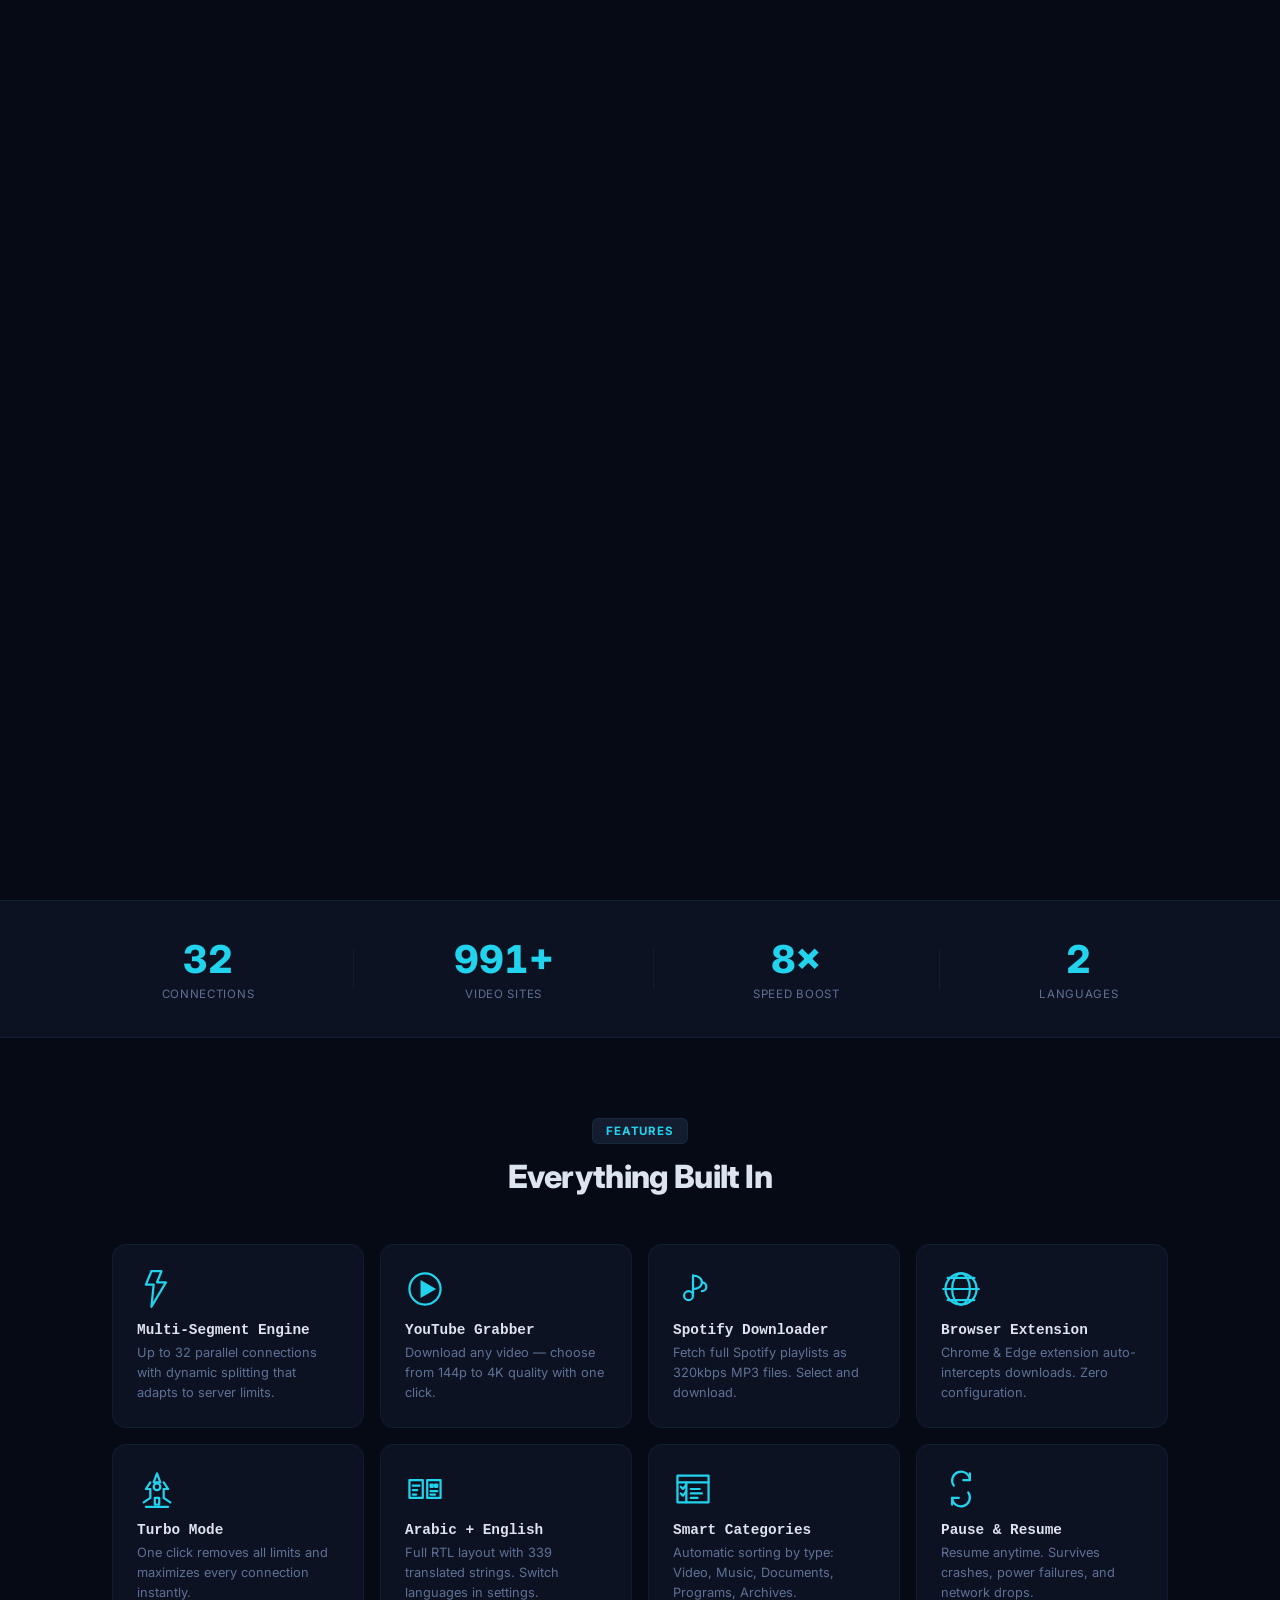
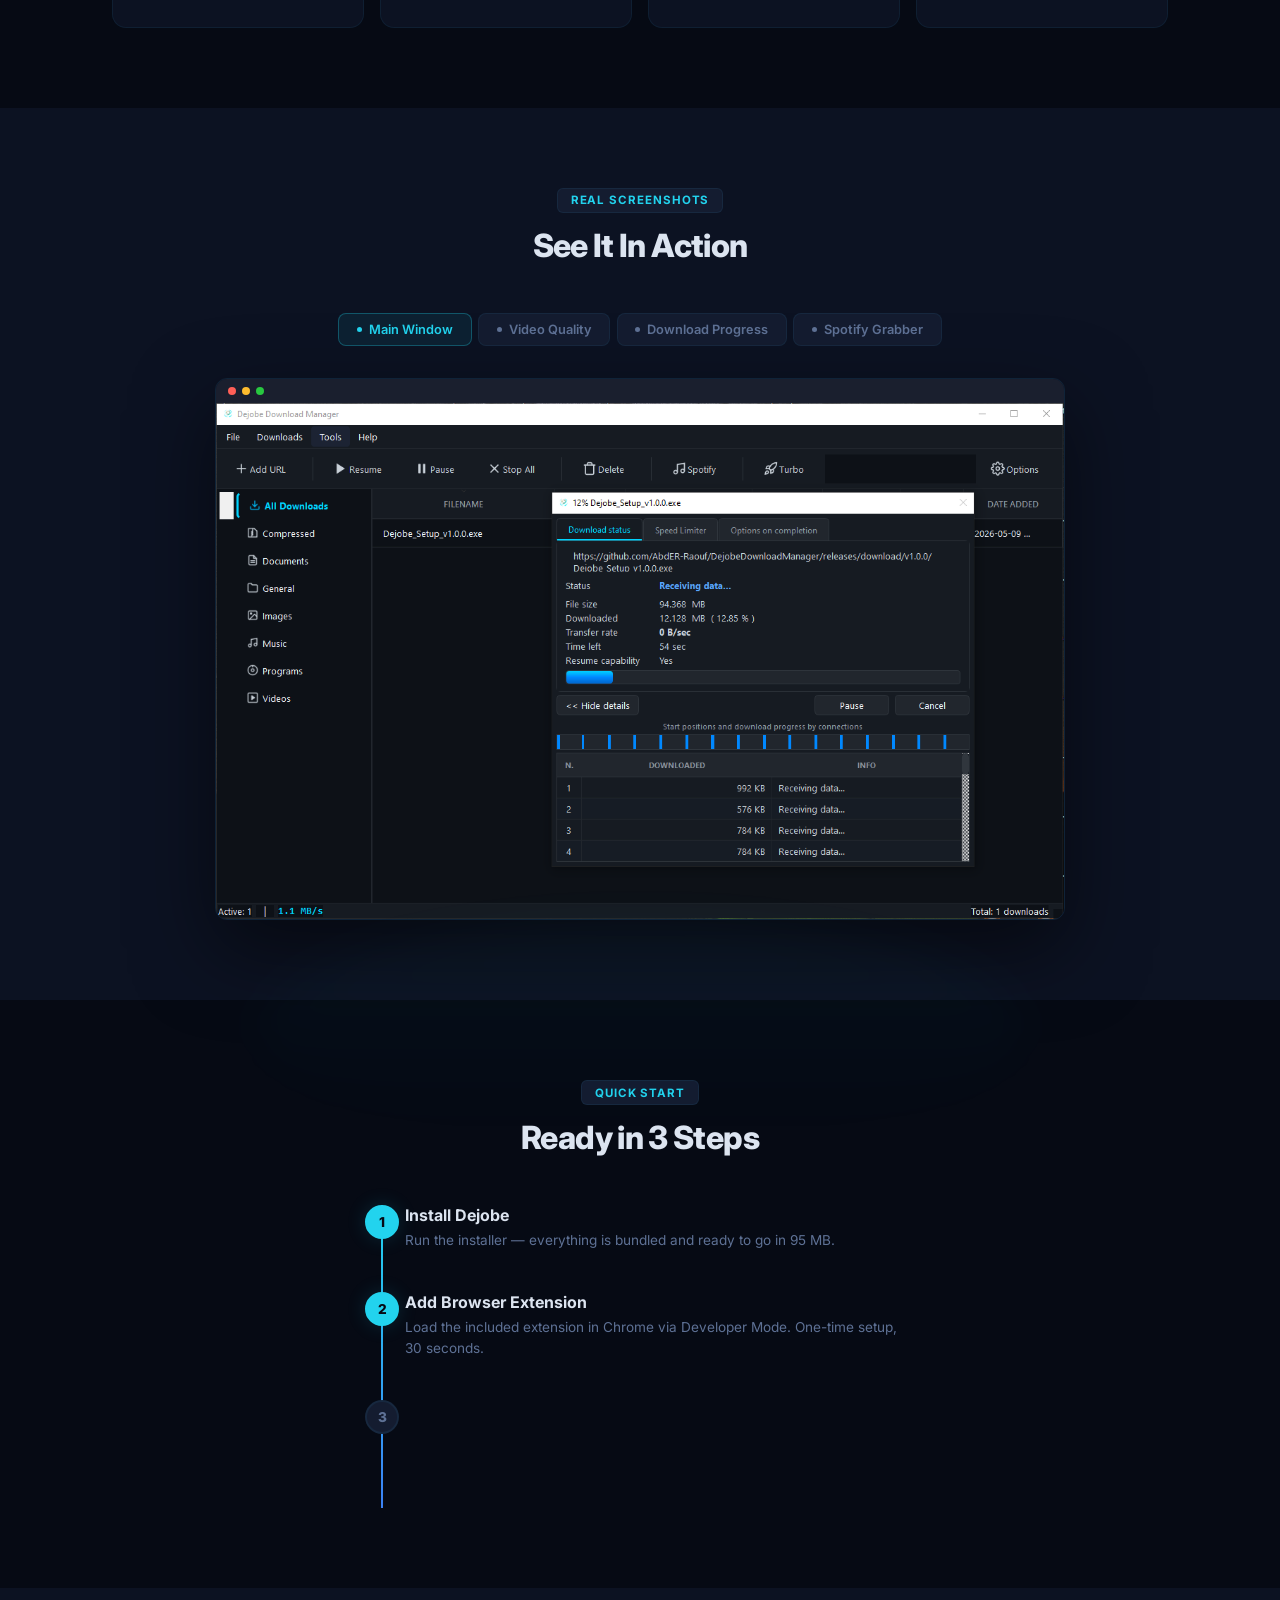
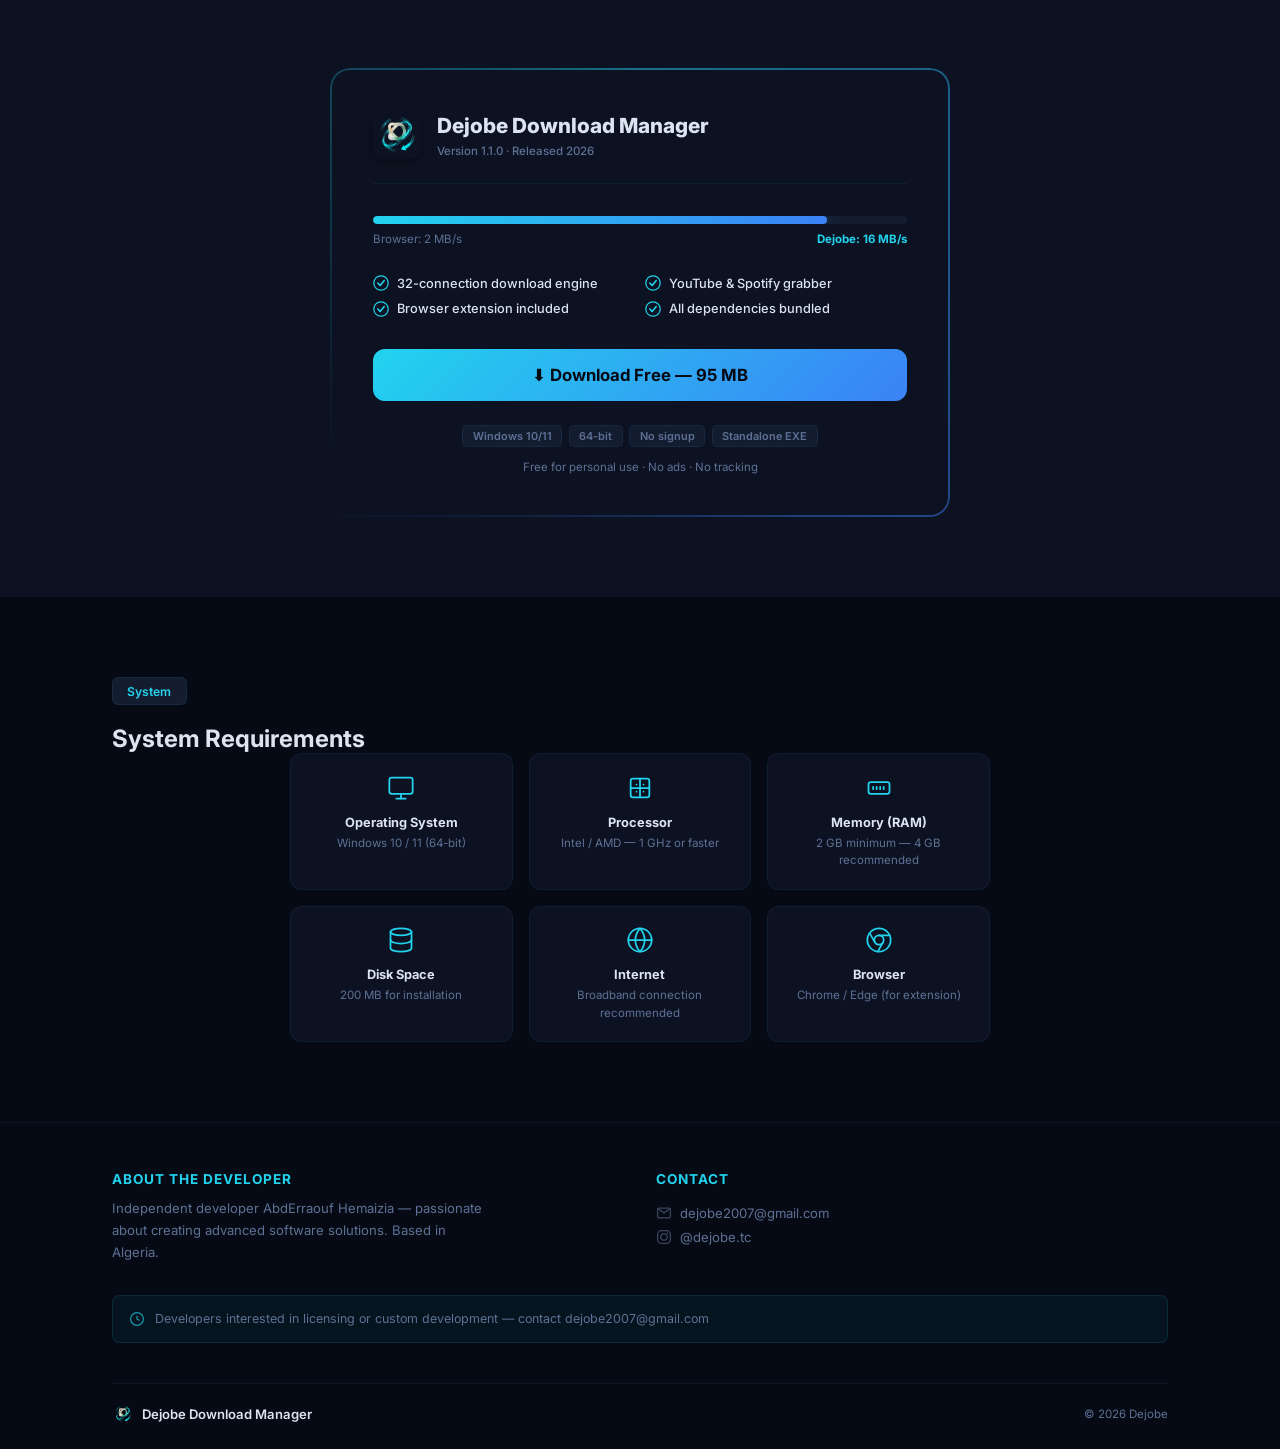
==== index.html @ 88239c10 "🌐 Update to v1.1.0 — download link + version numbers" ====
<!DOCTYPE html>
<html lang="en" dir="ltr">
<head>
    <meta charset="UTF-8">
    <meta name="viewport" content="width=device-width, initial-scale=1.0">
    <title>Dejobe — Download at Full Speed</title>
    <meta name="description" content="Dejobe Download Manager — multi-segment accelerator, YouTube/Spotify grabber, browser integration. Free for Windows.">
    <link rel="icon" href="assets/logo.png">
    <link href="https://fonts.googleapis.com/css2?family=Inter:wght@300;400;500;600;700;800;900&display=swap" rel="stylesheet">
    <link rel="stylesheet" href="style.css">
</head>
<body>
    <canvas id="heroCanvas"></canvas>
    <canvas id="pageFireCanvas"></canvas>
    <div class="grain"></div>
    <div class="cursor-glow" id="cursorGlow"></div>
    <div class="cursor-dot" id="cursorDot"></div>
    <div class="cursor-ring" id="cursorRing"></div>

    <!-- SPLASH INTRO -->
    <div id="splash">
        <div class="splash-rings">
            <div class="splash-ring r1"></div>
            <div class="splash-ring r2"></div>
            <div class="splash-ring r3"></div>
        </div>
        <img src="assets/logo-splash.png" alt="" class="splash-logo" id="splashLogo">
        <div class="splash-text">Dejobe</div>
        <div class="splash-particles" id="splashParticles"></div>
    </div>

    <!-- NAV -->
    <nav id="navbar">
        <div class="nav-inner">
            <a href="#" class="logo">
                <img src="assets/logo.png" alt="" width="30" height="30">
                <span>Dejobe</span>
            </a>
            <div class="nav-links" id="navLinks">
                <a href="#features" data-i18n="nav_features">Features</a>
                <a href="#showcase" data-i18n="nav_screenshots">Screenshots</a>
                <a href="#steps" data-i18n="nav_setup">Setup</a>
                <a href="#download" class="nav-btn" data-i18n="nav_download">Download Free</a>
                <button class="lang-toggle" id="langToggle">العربية</button>
            </div>
            <button class="burger" id="burger"><span></span><span></span></button>
        </div>
    </nav>

    <!-- HERO -->
    <header id="hero">
        <div class="hero-inner">
            <div class="hero-left">
                <div class="chip" data-reveal>
                    <span class="chip-dot"></span> <span data-i18n="chip">v1.1.0 - Available Now</span>
                </div>
                <h1 data-reveal>
                    <span class="line"><span class="word" data-i18n="hero_l1">Download</span></span>
                    <span class="line"><span class="word accent-glow" data-i18n="hero_l2">8× Faster</span></span>
                    <span class="line"><span class="word" data-i18n="hero_l3">Than Your Browser</span></span>
                </h1>
                <p class="hero-p" data-reveal data-i18n="hero_p">
                    Multi-segment acceleration · YouTube & Spotify grabber ·
                    Browser extension · Arabic + English
                </p>
                <div class="hero-btns" data-reveal>
                    <a href="#download" class="btn-glow">
                        <span class="btn-glow-bg"></span>
                        <span class="btn-glow-text" data-i18n="hero_btn">⬇ Download for Windows</span>
                    </a>
                    <span class="hero-tiny" data-i18n="hero_tiny">95 MB · Free · No ads</span>
                </div>
            </div>
            <div class="hero-right" data-reveal>
                <div class="mockup">
                    <div class="mockup-bar">
                        <span class="dot r"></span><span class="dot y"></span><span class="dot g"></span>
                        <span class="mockup-title">Dejobe Download Manager</span>
                    </div>
                    <img src="assets/screenshot-main.png" alt="Dejobe">
                </div>
            </div>
        </div>
        <div class="scroll-hint" data-reveal>
            <div class="scroll-mouse"><div class="scroll-wheel"></div></div>
            <span data-i18n="scroll">Scroll to explore</span>
        </div>
    </header>

    <!-- SPEED BAR -->
    <section id="speed-bar">
        <div class="speed-inner">
            <div class="speed-item" data-count="32">
                <span class="speed-num">0</span>
                <span class="speed-label" data-i18n="stat1">Connections</span>
            </div>
            <div class="speed-sep"></div>
            <div class="speed-item" data-count="1000" data-suffix="+">
                <span class="speed-num">0</span>
                <span class="speed-label" data-i18n="stat2">Video Sites</span>
            </div>
            <div class="speed-sep"></div>
            <div class="speed-item" data-count="8" data-suffix="×">
                <span class="speed-num">0</span>
                <span class="speed-label" data-i18n="stat3">Speed Boost</span>
            </div>
            <div class="speed-sep"></div>
            <div class="speed-item" data-count="2">
                <span class="speed-num">0</span>
                <span class="speed-label" data-i18n="stat4">Languages</span>
            </div>
        </div>
    </section>

    <!-- FEATURES -->
    <section id="features">
        <div class="sec-inner">
            <div class="sec-head" data-reveal>
                <span class="sec-chip" data-i18n="feat_chip">Features</span>
                <h2 data-i18n="feat_title">Everything Built In</h2>
            </div>
            <div class="feat-grid">
                <div class="feat-card" data-reveal data-tilt>
                    <div class="feat-card-shine"></div>
                    <div class="feat-icon"><svg viewBox="0 0 36 36" fill="none" stroke="currentColor" stroke-width="2" stroke-linecap="round" stroke-linejoin="round" class="ico-draw"><path d="M13 2L8 14h7l-2 20 13-22h-8l4-10z"/></svg></div>
                    <h3 data-i18n="f1_h">Multi-Segment Engine</h3>
                    <p data-i18n="f1_p">Up to 32 parallel connections with dynamic splitting that adapts to server limits.</p>
                </div>
                <div class="feat-card" data-reveal data-tilt>
                    <div class="feat-card-shine"></div>
                    <div class="feat-icon"><svg viewBox="0 0 36 36" fill="none" stroke="currentColor" stroke-width="2" stroke-linecap="round" stroke-linejoin="round" class="ico-draw"><circle cx="18" cy="18" r="14"/><polygon points="14,10 14,26 28,18" stroke="none" fill="currentColor" class="ico-fill"/></svg></div>
                    <h3 data-i18n="f2_h">YouTube Grabber</h3>
                    <p data-i18n="f2_p">Download any video — choose from 144p to 4K quality with one click.</p>
                </div>
                <div class="feat-card" data-reveal data-tilt>
                    <div class="feat-card-shine"></div>
                    <div class="feat-icon"><svg viewBox="0 0 36 36" fill="none" stroke="currentColor" stroke-width="2" stroke-linecap="round" stroke-linejoin="round" class="ico-draw"><circle cx="14" cy="24" r="4"/><path d="M18 24V6"/><path d="M18 6c4 0 8 2 8 6s-4 6-8 6"/><path d="M26 12c2 0 4 1.5 4 4s-2 4-4 4"/></svg></div>
                    <h3 data-i18n="f3_h">Spotify Downloader</h3>
                    <p data-i18n="f3_p">Fetch full Spotify playlists as 320kbps MP3 files. Select and download.</p>
                </div>
                <div class="feat-card" data-reveal data-tilt>
                    <div class="feat-card-shine"></div>
                    <div class="feat-icon"><svg viewBox="0 0 36 36" fill="none" stroke="currentColor" stroke-width="2" stroke-linecap="round" stroke-linejoin="round" class="ico-draw"><circle cx="18" cy="18" r="14"/><path d="M2 18h32"/><ellipse cx="18" cy="18" rx="8" ry="14"/><path d="M6 8h24"/><path d="M6 28h24"/></svg></div>
                    <h3 data-i18n="f4_h">Browser Extension</h3>
                    <p data-i18n="f4_p">Chrome & Edge extension auto-intercepts downloads. Zero configuration.</p>
                </div>
                <div class="feat-card" data-reveal data-tilt>
                    <div class="feat-card-shine"></div>
                    <div class="feat-icon"><svg viewBox="0 0 36 36" fill="none" stroke="currentColor" stroke-width="2" stroke-linecap="round" stroke-linejoin="round" class="ico-draw"><path d="M18 4l3 8h-6l3-8z"/><path d="M12 12l-4 6h4v8l-6 4"/><path d="M24 12l4 6h-4v8l6 4"/><path d="M16 26h4v6h-4z"/><circle cx="18" cy="16" r="3"/><path d="M8 34h20"/></svg></div>
                    <h3 data-i18n="f5_h">Turbo Mode</h3>
                    <p data-i18n="f5_p">One click removes all limits and maximizes every connection instantly.</p>
                </div>
                <div class="feat-card" data-reveal data-tilt>
                    <div class="feat-card-shine"></div>
                    <div class="feat-icon"><svg viewBox="0 0 36 36" fill="none" stroke="currentColor" stroke-width="2" stroke-linecap="round" stroke-linejoin="round" class="ico-draw"><path d="M4 10h12v16H4z"/><path d="M20 10h12v16H20z"/><path d="M7 15h6"/><path d="M7 19h4"/><path d="M23 14h2v2h-2z"/><path d="M27 14h2v2h-2z"/><path d="M23 20h6"/><path d="M23 23h4"/><path d="M7 23h3"/></svg></div>
                    <h3 data-i18n="f6_h">Arabic + English</h3>
                    <p data-i18n="f6_p">Full RTL layout with 339 translated strings. Switch languages in settings.</p>
                </div>
                <div class="feat-card" data-reveal data-tilt>
                    <div class="feat-card-shine"></div>
                    <div class="feat-icon"><svg viewBox="0 0 36 36" fill="none" stroke="currentColor" stroke-width="2" stroke-linecap="round" stroke-linejoin="round" class="ico-draw"><path d="M4 6h28v24H4z"/><path d="M4 12h28"/><path d="M12 12v18"/><path d="M16 18h8"/><path d="M16 22h10"/><path d="M16 26h6"/><path d="M7 16l2 2 3-4"/><path d="M7 22l2 2 3-4"/></svg></div>
                    <h3 data-i18n="f7_h">Smart Categories</h3>
                    <p data-i18n="f7_p">Automatic sorting by type: Video, Music, Documents, Programs, Archives.</p>
                </div>
                <div class="feat-card" data-reveal data-tilt>
                    <div class="feat-card-shine"></div>
                    <div class="feat-icon"><svg viewBox="0 0 36 36" fill="none" stroke="currentColor" stroke-width="2" stroke-linecap="round" stroke-linejoin="round" class="ico-draw"><path d="M26 10A8 8 0 1 0 11.5 15"/><path d="M10 26A8 8 0 1 0 24.5 21"/><polyline points="26 4 26 10 20 10"/><polyline points="10 32 10 26 16 26"/></svg></div>
                    <h3 data-i18n="f8_h">Pause & Resume</h3>
                    <p data-i18n="f8_p">Resume anytime. Survives crashes, power failures, and network drops.</p>
                </div>
            </div>
        </div>
    </section>

    <!-- SHOWCASE -->
    <section id="showcase">
        <div class="sec-inner">
            <div class="sec-head" data-reveal>
                <span class="sec-chip" data-i18n="sc_chip">Real Screenshots</span>
                <h2 data-i18n="sc_title">See It In Action</h2>
            </div>
            <div class="showcase-tabs" data-reveal>
                <button class="stab active" data-src="assets/screenshot-main.png">
                    <span class="stab-dot"></span> <span data-i18n="tab1">Main Window</span>
                </button>
                <button class="stab" data-src="assets/screenshot-quality.png">
                    <span class="stab-dot"></span> <span data-i18n="tab2">Video Quality</span>
                </button>
                <button class="stab" data-src="assets/screenshot-progress.png">
                    <span class="stab-dot"></span> <span data-i18n="tab3">Download Progress</span>
                </button>
                <button class="stab" data-src="assets/screenshot-spotify.png">
                    <span class="stab-dot"></span> <span data-i18n="tab4">Spotify Grabber</span>
                </button>
            </div>
            <div class="showcase-viewport" data-reveal>
                <div class="showcase-reflection"></div>
                <div class="showcase-window">
                    <div class="sw-bar">
                        <span class="dot r"></span><span class="dot y"></span><span class="dot g"></span>
                    </div>
                    <div class="sw-body">
                        <img id="showcaseImg" src="assets/screenshot-main.png" alt="Screenshot">
                    </div>
                </div>
            </div>
        </div>
    </section>

    <!-- STEPS -->
    <section id="steps">
        <div class="sec-inner">
            <div class="sec-head" data-reveal>
                <span class="sec-chip" data-i18n="st_chip">Quick Start</span>
                <h2 data-i18n="st_title">Ready in 3 Steps</h2>
            </div>
            <div class="timeline">
                <div class="tl-line"><div class="tl-line-fill"></div></div>
                <div class="tl-step" data-reveal>
                    <div class="tl-dot"><span>1</span></div>
                    <div class="tl-content">
                        <h3 data-i18n="s1_h">Install Dejobe</h3>
                        <p data-i18n="s1_p">Run the installer — everything is bundled and ready to go in 95 MB.</p>
                    </div>
                </div>
                <div class="tl-step" data-reveal>
                    <div class="tl-dot"><span>2</span></div>
                    <div class="tl-content">
                        <h3 data-i18n="s2_h">Add Browser Extension</h3>
                        <p data-i18n="s2_p">Load the included extension in Chrome via Developer Mode. One-time setup, 30 seconds.</p>
                    </div>
                </div>
                <div class="tl-step" data-reveal>
                    <div class="tl-dot"><span>3</span></div>
                    <div class="tl-content">
                        <h3 data-i18n="s3_h">Download Everything</h3>
                        <p data-i18n="s3_p">Click any link — Dejobe catches it automatically. Right-click videos for quality selection.</p>
                    </div>
                </div>
            </div>
        </div>
    </section>

    <!-- DOWNLOAD CTA -->
    <section id="download">
        <div class="sec-inner">
            <div class="dl-card" data-reveal>
                <canvas id="fireCanvas"></canvas>
                <div class="dl-card-border"></div>
                <div class="dl-card-inner">
                    <div class="dl-header">
                        <img src="assets/logo.png" alt="" width="48" height="48" class="dl-logo">
                        <div>
                            <h2 data-i18n="dl_h">Dejobe Download Manager</h2>
                            <span class="dl-ver" data-i18n="dl_ver">Version 1.1.0 · Released 2026</span>
                        </div>
                    </div>
                    <div class="dl-speed-demo">
                        <div class="dl-speed-bar">
                            <div class="dl-speed-fill"></div>
                        </div>
                        <div class="dl-speed-labels">
                            <span data-i18n="dl_browser">Browser: 2 MB/s</span>
                            <span class="dl-speed-fast" data-i18n="dl_dejobe">Dejobe: 16 MB/s</span>
                        </div>
                    </div>
                    <div class="dl-checklist">
                        <div class="dl-check"><svg viewBox="0 0 20 20" width="16" height="16"><circle cx="10" cy="10" r="9" fill="none" stroke="currentColor" stroke-width="1.5"/><path d="M6 10l3 3 5-6" fill="none" stroke="currentColor" stroke-width="2" stroke-linecap="round" stroke-linejoin="round"/></svg> <span data-i18n="dl_c1">32-connection download engine</span></div>
                        <div class="dl-check"><svg viewBox="0 0 20 20" width="16" height="16"><circle cx="10" cy="10" r="9" fill="none" stroke="currentColor" stroke-width="1.5"/><path d="M6 10l3 3 5-6" fill="none" stroke="currentColor" stroke-width="2" stroke-linecap="round" stroke-linejoin="round"/></svg> <span data-i18n="dl_c2">YouTube & Spotify grabber</span></div>
                        <div class="dl-check"><svg viewBox="0 0 20 20" width="16" height="16"><circle cx="10" cy="10" r="9" fill="none" stroke="currentColor" stroke-width="1.5"/><path d="M6 10l3 3 5-6" fill="none" stroke="currentColor" stroke-width="2" stroke-linecap="round" stroke-linejoin="round"/></svg> <span data-i18n="dl_c3">Browser extension included</span></div>
                        <div class="dl-check"><svg viewBox="0 0 20 20" width="16" height="16"><circle cx="10" cy="10" r="9" fill="none" stroke="currentColor" stroke-width="1.5"/><path d="M6 10l3 3 5-6" fill="none" stroke="currentColor" stroke-width="2" stroke-linecap="round" stroke-linejoin="round"/></svg> <span data-i18n="dl_c4">All dependencies bundled</span></div>
                    </div>
                    <a href="https://github.com/dejobe/dejobe-website/releases/download/v1.1.0/Dejobe_Setup_v1.1.0.exe" class="btn-glow btn-lg" id="dlBtn">
                        <span class="btn-glow-bg"></span>
                        <span class="btn-glow-text" data-i18n="dl_btn">⬇ Download Free — 95 MB</span>
                    </a>
                    <div class="dl-bottom">
                        <div class="dl-chips">
                            <span class="dl-tag" data-i18n="dl_t1">Windows 10/11</span>
                            <span class="dl-tag" data-i18n="dl_t2">64-bit</span>
                            <span class="dl-tag" data-i18n="dl_t3">No signup</span>
                            <span class="dl-tag" data-i18n="dl_t4">Standalone EXE</span>
                        </div>
                        <p class="dl-note" data-i18n="dl_note">Free for personal use · No ads · No tracking</p>
                    </div>
                </div>
            </div>
        </div>
    </section>

    <!-- SYSTEM REQUIREMENTS -->
    <section id="requirements">
        <div class="sec-inner">
            <div class="chip" data-i18n="req_chip">System</div>
            <h2 class="sec-heading" data-i18n="req_title">System Requirements</h2>
            <div class="req-grid" data-reveal>
                <div class="req-item">
                    <div class="req-icon"><svg viewBox="0 0 24 24" width="28" height="28" fill="none" stroke="currentColor" stroke-width="1.5" stroke-linecap="round" stroke-linejoin="round"><rect x="2" y="3" width="20" height="14" rx="2"/><line x1="8" y1="21" x2="16" y2="21"/><line x1="12" y1="17" x2="12" y2="21"/></svg></div>
                    <h4 data-i18n="req_os_h">Operating System</h4>
                    <p data-i18n="req_os_p">Windows 10 / 11 (64-bit)</p>
                </div>
                <div class="req-item">
                    <div class="req-icon"><svg viewBox="0 0 24 24" width="28" height="28" fill="none" stroke="currentColor" stroke-width="1.5" stroke-linecap="round" stroke-linejoin="round"><rect x="4" y="4" width="16" height="16" rx="2"/><line x1="9" y1="9" x2="9.01" y2="9"/><line x1="15" y1="9" x2="15.01" y2="9"/><line x1="9" y1="15" x2="9.01" y2="15"/><line x1="15" y1="15" x2="15.01" y2="15"/><line x1="12" y1="4" x2="12" y2="20"/><line x1="4" y1="12" x2="20" y2="12"/></svg></div>
                    <h4 data-i18n="req_cpu_h">Processor</h4>
                    <p data-i18n="req_cpu_p">Intel / AMD — 1 GHz or faster</p>
                </div>
                <div class="req-item">
                    <div class="req-icon"><svg viewBox="0 0 24 24" width="28" height="28" fill="none" stroke="currentColor" stroke-width="1.5" stroke-linecap="round" stroke-linejoin="round"><rect x="3" y="7" width="18" height="10" rx="2"/><line x1="7" y1="11" x2="7" y2="13"/><line x1="10" y1="11" x2="10" y2="13"/><line x1="13" y1="11" x2="13" y2="13"/><line x1="16" y1="11" x2="16" y2="13"/></svg></div>
                    <h4 data-i18n="req_ram_h">Memory (RAM)</h4>
                    <p data-i18n="req_ram_p">2 GB minimum — 4 GB recommended</p>
                </div>
                <div class="req-item">
                    <div class="req-icon"><svg viewBox="0 0 24 24" width="28" height="28" fill="none" stroke="currentColor" stroke-width="1.5" stroke-linecap="round" stroke-linejoin="round"><ellipse cx="12" cy="5" rx="9" ry="3"/><path d="M21 12c0 1.66-4 3-9 3s-9-1.34-9-3"/><path d="M3 5v14c0 1.66 4 3 9 3s9-1.34 9-3V5"/></svg></div>
                    <h4 data-i18n="req_disk_h">Disk Space</h4>
                    <p data-i18n="req_disk_p">200 MB for installation</p>
                </div>
                <div class="req-item">
                    <div class="req-icon"><svg viewBox="0 0 24 24" width="28" height="28" fill="none" stroke="currentColor" stroke-width="1.5" stroke-linecap="round" stroke-linejoin="round"><circle cx="12" cy="12" r="10"/><line x1="2" y1="12" x2="22" y2="12"/><path d="M12 2a15.3 15.3 0 014 10 15.3 15.3 0 01-4 10 15.3 15.3 0 01-4-10 15.3 15.3 0 014-10z"/></svg></div>
                    <h4 data-i18n="req_net_h">Internet</h4>
                    <p data-i18n="req_net_p">Broadband connection recommended</p>
                </div>
                <div class="req-item">
                    <div class="req-icon"><svg viewBox="0 0 24 24" width="28" height="28" fill="none" stroke="currentColor" stroke-width="1.5" stroke-linecap="round" stroke-linejoin="round"><circle cx="12" cy="12" r="10"/><circle cx="12" cy="12" r="4"/><line x1="21.17" y1="8" x2="12" y2="8"/><line x1="3.95" y1="6.06" x2="8.54" y2="14"/><line x1="10.88" y1="21.94" x2="15.46" y2="14"/></svg></div>
                    <h4 data-i18n="req_browser_h">Browser</h4>
                    <p data-i18n="req_browser_p">Chrome / Edge (for extension)</p>
                </div>
            </div>
        </div>
    </section>

    <!-- FOOTER -->
    <footer>
        <div class="sec-inner foot-expanded">
            <!-- Developer Info -->
            <div class="foot-dev">
                <h4 data-i18n="dev_title">About the Developer</h4>
                <p data-i18n="dev_bio">Independent developer AbdErraouf Hemaizia — passionate about creating advanced software solutions. Based in Algeria.</p>
            </div>
            <!-- Contact -->
            <div class="foot-contact">
                <h4 data-i18n="contact_title">Contact</h4>
                <a href="mailto:dejobe2007@gmail.com" class="foot-link">
                    <svg viewBox="0 0 20 20" width="16" height="16" fill="none" stroke="currentColor" stroke-width="1.5"><rect x="2" y="4" width="16" height="12" rx="2"/><path d="M2 4l8 6 8-6"/></svg>
                    dejobe2007@gmail.com
                </a>
                <a href="https://instagram.com/dejobe.tc" target="_blank" class="foot-link">
                    <svg viewBox="0 0 20 20" width="16" height="16" fill="none" stroke="currentColor" stroke-width="1.5"><rect x="2" y="2" width="16" height="16" rx="5"/><circle cx="10" cy="10" r="4"/><circle cx="14.5" cy="5.5" r="1" fill="currentColor" stroke="none"/></svg>
                    @dejobe.tc
                </a>
            </div>
            <!-- Licensing -->
            <div class="foot-license">
                <svg viewBox="0 0 20 20" width="16" height="16" fill="none" stroke="currentColor" stroke-width="1.5"><path d="M10 2a8 8 0 100 16 8 8 0 000-16z"/><path d="M10 6v4l3 2"/></svg>
                <p data-i18n="license_info">Developers interested in licensing or custom development — contact <a href="mailto:dejobe2007@gmail.com">dejobe2007@gmail.com</a></p>
            </div>
            <!-- Brand -->
            <div class="foot-brand">
                <div class="foot-left">
                    <img src="assets/logo.png" alt="" width="22" height="22">
                    <span data-i18n="foot_name">Dejobe Download Manager</span>
                </div>
                <span class="foot-copy" data-i18n="foot_copy">© 2026 Dejobe</span>
            </div>
        </div>
    </footer>

    <script src="i18n.js"></script>
    <script src="script.js"></script>
</body>
</html>
---- style.css ----
/* ═══════════════════════════════════════════════════════
   Dejobe — Premium Landing (Dark Navy + Cyan)
   ═══════════════════════════════════════════════════════ */

@font-face{font-family:'Inter';font-display:swap;}

:root{
  --bg:#060a14;--bg2:#0c1222;--bg3:#141c30;
  --text:#dce4f0;--muted:#5e7195;
  --cyan:#22d3ee;--cyan2:#06b6d4;--blue:#3b82f6;
  --glow:rgba(34,211,238,.15);
  --border:rgba(56,189,248,.07);
  --font:'Inter',system-ui,sans-serif;
  --max:1120px;--ease:cubic-bezier(.16,1,.3,1);
}

*,*::before,*::after{margin:0;padding:0;box-sizing:border-box}
html{scroll-behavior:smooth}
body{font-family:var(--font);background:var(--bg);color:var(--text);
  overflow-x:hidden;-webkit-font-smoothing:antialiased;
  cursor:url('assets/cursor.png') 6 0, pointer}
a,button,.btn-glow,.stab,.tab,.nav-btn,.burger{
  cursor:url('assets/cursor.png') 6 0, pointer}
a{color:inherit;text-decoration:none}
img{max-width:100%;height:auto;display:block}

/* Scrollbar */
::-webkit-scrollbar{width:6px}
::-webkit-scrollbar-track{background:var(--bg)}
::-webkit-scrollbar-thumb{background:var(--bg3);border-radius:3px}
::-webkit-scrollbar-thumb:hover{background:var(--cyan2)}

/* Film Grain overlay */
.grain{position:fixed;inset:0;z-index:9999;pointer-events:none;
  opacity:.035;
  background-image:url("data:image/svg+xml,%3Csvg viewBox='0 0 256 256' xmlns='http://www.w3.org/2000/svg'%3E%3Cfilter id='n'%3E%3CfeTurbulence type='fractalNoise' baseFrequency='.9' numOctaves='4' stitchTiles='stitch'/%3E%3C/filter%3E%3Crect width='100%25' height='100%25' filter='url(%23n)'/%3E%3C/svg%3E");
  background-repeat:repeat;background-size:180px}

/* Full-page fire overlay */
#pageFireCanvas{position:fixed;inset:0;width:100%;height:100%;
  z-index:1;pointer-events:none;opacity:0;
  transition:opacity .6s ease}

/* ── SPLASH INTRO ─────────────────────────────────── */
#splash{position:fixed;inset:0;z-index:10000;
  background:var(--bg);
  display:flex;flex-direction:column;align-items:center;justify-content:center;
  transition:opacity .6s ease .1s, transform .8s cubic-bezier(.6,0,.4,1);
  overflow:hidden}
#splash.done{opacity:0;pointer-events:none;
  transform:scale(1.1)}

/* Logo image */
.splash-logo{width:180px;height:180px;object-fit:contain;position:relative;z-index:3;
  animation:splashForm 2s cubic-bezier(.16,1,.3,1) both}
@keyframes splashForm{
  0%{opacity:0;transform:scale(2.5) rotate(180deg);filter:blur(30px)}
  40%{opacity:1;filter:blur(8px);transform:scale(1.3) rotate(30deg)}
  70%{filter:blur(0);transform:scale(0.95) rotate(-5deg)}
  85%{transform:scale(1.05) rotate(2deg)}
  100%{transform:scale(1) rotate(0);filter:blur(0)}}

/* Pulsing rings */
.splash-rings{position:absolute;width:300px;height:300px;z-index:2}
.splash-ring{position:absolute;inset:0;border-radius:50%;
  border:2px solid transparent;
  border-top-color:var(--cyan);border-right-color:rgba(34,211,238,.3)}
.r1{animation:ringRotate 2s linear infinite;opacity:.6}
.r2{inset:20px;animation:ringRotate 2.5s linear infinite reverse;opacity:.4;
  border-top-color:var(--blue);border-right-color:rgba(59,130,246,.3)}
.r3{inset:40px;animation:ringRotate 1.8s linear infinite;opacity:.3;
  border-top-color:var(--cyan)}
@keyframes ringRotate{to{transform:rotate(360deg)}}

/* Brand text */
.splash-text{font-size:2.2rem;font-weight:900;letter-spacing:-.03em;
  margin-top:1.5rem;z-index:3;
  background:linear-gradient(90deg,var(--text),var(--cyan));
  background-clip:text;-webkit-background-clip:text;-webkit-text-fill-color:transparent;
  animation:splashText 2s ease both;opacity:0}
@keyframes splashText{
  0%{opacity:0;transform:translateY(20px);letter-spacing:.3em}
  50%{opacity:0}
  70%{opacity:1;letter-spacing:.05em}
  100%{transform:translateY(0);letter-spacing:-.03em}}

/* Particle burst */
.splash-particle{position:absolute;width:4px;height:4px;border-radius:50%;
  background:var(--cyan);z-index:1;opacity:0;
  animation:particleBurst 1.5s ease-out forwards}
@keyframes particleBurst{
  0%{opacity:1;transform:translate(0,0) scale(1)}
  100%{opacity:0;transform:translate(var(--px),var(--py)) scale(0)}}

/* Shrink phase — rings & text fade */
#splash.shrink .splash-rings{animation:fadeOut .3s ease forwards}
#splash.shrink .splash-text{animation:fadeOut .3s ease forwards}
@keyframes fadeOut{to{opacity:0}}


/* Cursor System — dot + trailing glow */
.cursor-glow{position:fixed;width:300px;height:300px;border-radius:50%;
  background:radial-gradient(circle,rgba(34,211,238,.07),transparent 60%);
  pointer-events:none;z-index:1;transform:translate(-50%,-50%);
  transition:width .4s,height .4s,opacity .3s}
.cursor-dot{position:fixed;width:8px;height:8px;border-radius:50%;
  background:var(--cyan);pointer-events:none;z-index:9998;
  transform:translate(-50%,-50%);
  box-shadow:0 0 10px rgba(34,211,238,.6),0 0 20px rgba(34,211,238,.3);
  transition:width .2s,height .2s,background .2s}
.cursor-dot.hovering{width:14px;height:14px;
  background:rgba(34,211,238,.4);
  box-shadow:0 0 20px rgba(34,211,238,.5);
  mix-blend-mode:screen}
.cursor-ring{position:fixed;width:40px;height:40px;border-radius:50%;
  border:1.5px solid rgba(34,211,238,.25);pointer-events:none;z-index:9997;
  transform:translate(-50%,-50%);
  transition:width .3s var(--ease),height .3s var(--ease),border-color .3s}
.cursor-ring.hovering{width:55px;height:55px;
  border-color:rgba(34,211,238,.45)}

/* ── NAV ──────────────────────────────────────────── */
#navbar{position:fixed;top:0;left:0;right:0;z-index:100;
  background:rgba(6,10,20,.8);backdrop-filter:blur(16px);
  border-bottom:1px solid var(--border);
  transition:transform .35s var(--ease),background .35s}
.nav-inner{max-width:var(--max);margin:0 auto;padding:.75rem 2rem;
  display:flex;align-items:center;justify-content:space-between}
.logo{display:flex;align-items:center;gap:.55rem;font-weight:700;font-size:1.1rem}
.logo img{border-radius:6px;position:relative;
  animation:logoEntry 1.2s cubic-bezier(.16,1,.3,1) both;
  box-shadow:0 0 0 rgba(34,211,238,0)}
.logo:hover img{
  animation:logoGlow 1.5s ease-in-out infinite alternate;
  filter:drop-shadow(0 0 6px rgba(34,211,238,.5))}

/* Logo entrance — spin + fade in */
@keyframes logoEntry{
  0%{opacity:0;transform:rotate(-180deg) scale(.5)}
  60%{opacity:1;transform:rotate(15deg) scale(1.1)}
  100%{transform:rotate(0) scale(1)}}

/* Logo hover glow pulse */
@keyframes logoGlow{
  0%{box-shadow:0 0 6px rgba(34,211,238,.3);transform:scale(1)}
  100%{box-shadow:0 0 16px rgba(34,211,238,.5);transform:scale(1.08)}}

/* Brand name shine sweep */
.logo span{position:relative;overflow:hidden;display:inline-block;
  background:linear-gradient(90deg,var(--text) 40%,var(--cyan) 50%,var(--text) 60%);
  background-size:200% 100%;background-clip:text;-webkit-background-clip:text;
  -webkit-text-fill-color:transparent;
  animation:nameShine 4s ease-in-out infinite}
@keyframes nameShine{
  0%,100%{background-position:200% center}
  50%{background-position:-200% center}}
.nav-links{display:flex;align-items:center;gap:1.8rem}
.nav-links a{font-size:.85rem;font-weight:500;color:var(--muted);
  position:relative;transition:color .3s}
.nav-links a::after{content:'';position:absolute;bottom:-4px;left:0;
  width:0;height:1.5px;background:var(--cyan);transition:width .3s var(--ease)}
.nav-links a:hover{color:var(--text)}
.nav-links a:hover::after{width:100%}
.nav-btn{background:var(--cyan)!important;color:var(--bg)!important;
  padding:.42rem 1.1rem!important;border-radius:8px;font-weight:700!important}
.nav-btn::after{display:none!important}
.nav-btn:hover{box-shadow:0 4px 20px var(--glow)}
.burger{display:none;background:none;border:none;cursor:pointer;
  flex-direction:column;gap:5px}
.burger span{width:22px;height:2px;background:var(--text);border-radius:2px;
  transition:.3s}

/* ── HERO ─────────────────────────────────────────── */
#hero{position:relative;min-height:100vh;overflow:hidden;
  display:flex;flex-direction:column;justify-content:center;padding-top:5rem}
#heroCanvas{position:fixed;inset:0;z-index:0;pointer-events:none}
.hero-inner{position:relative;z-index:2;max-width:var(--max);margin:0 auto;
  padding:0 2rem;display:grid;grid-template-columns:1fr 1.15fr;gap:3rem;align-items:center}

.chip{display:inline-flex;align-items:center;gap:.5rem;
  padding:.35rem .9rem;border-radius:6px;font-size:.76rem;font-weight:600;
  background:var(--bg3);border:1px solid var(--border);color:var(--cyan);
  margin-bottom:1.2rem;width:fit-content}
.chip-dot{width:6px;height:6px;border-radius:50%;background:var(--cyan);
  animation:pulse 2s infinite}
@keyframes pulse{0%,100%{opacity:1}50%{opacity:.3}}

#hero h1{font-size:3.2rem;font-weight:900;line-height:1.08;letter-spacing:-.04em;
  margin-bottom:1.2rem}
.line{display:block;overflow:hidden}
.word{display:inline-block;transform:translateY(110%);
  animation:wordUp .8s var(--ease) forwards}
.line:nth-child(2) .word{animation-delay:.15s}
.line:nth-child(3) .word{animation-delay:.3s}
@keyframes wordUp{to{transform:translateY(0)}}

.accent-glow{color:var(--cyan);
  text-shadow:0 0 40px rgba(34,211,238,.3),0 0 80px rgba(34,211,238,.1)}

.hero-p{color:var(--muted);font-size:.98rem;line-height:1.7;margin-bottom:2rem;
  max-width:420px}

.hero-btns{display:flex;flex-direction:column;gap:.6rem}
.hero-tiny{font-size:.75rem;color:var(--muted)}

/* Glowing button */
.btn-glow{position:relative;display:inline-flex;padding:.85rem 2rem;
  border-radius:12px;overflow:hidden;cursor:pointer;width:fit-content;
  transition:transform .3s var(--ease)}
.btn-glow:hover{transform:translateY(-2px)}
.btn-glow-bg{position:absolute;inset:0;
  background:linear-gradient(135deg,var(--cyan),var(--blue));
  transition:opacity .3s}
.btn-glow::before{content:'';position:absolute;inset:-2px;border-radius:14px;
  background:linear-gradient(135deg,var(--cyan),var(--blue),var(--cyan));
  z-index:-1;filter:blur(8px);opacity:.5;
  animation:btnPulse 3s ease-in-out infinite}
@keyframes btnPulse{0%,100%{opacity:.3}50%{opacity:.6}}
.btn-glow-text{position:relative;z-index:2;font-weight:700;font-size:.92rem;
  color:var(--bg)}
.btn-lg{padding:1rem 2.5rem}
.btn-lg .btn-glow-text{font-size:1.05rem}

/* Mockup frame */
.mockup{border-radius:12px;overflow:hidden;
  border:1px solid rgba(56,189,248,.12);
  box-shadow:0 30px 80px rgba(0,0,0,.5),0 0 60px rgba(34,211,238,.04);
  transform:perspective(1200px) rotateY(-3deg) rotateX(2deg);
  transition:transform .6s var(--ease)}
.mockup:hover{transform:perspective(1200px) rotateY(0) rotateX(0)}
.mockup-bar{display:flex;align-items:center;gap:6px;padding:8px 12px;
  background:#1a1f2e}
.mockup-title{font-size:.65rem;color:var(--muted);margin-left:8px}
.dot{width:8px;height:8px;border-radius:50%}
.dot.r{background:#ff5f57}.dot.y{background:#febc2e}.dot.g{background:#28c840}

/* Scroll hint */
.scroll-hint{position:absolute;bottom:2rem;left:50%;transform:translateX(-50%);
  display:flex;flex-direction:column;align-items:center;gap:.5rem;
  color:var(--muted);font-size:.7rem;z-index:2}
.scroll-mouse{width:20px;height:32px;border:2px solid var(--muted);
  border-radius:10px;position:relative}
.scroll-wheel{width:3px;height:8px;background:var(--cyan);border-radius:2px;
  position:absolute;top:5px;left:50%;transform:translateX(-50%);
  animation:scrollAnim 2s infinite}
@keyframes scrollAnim{0%{opacity:1;transform:translateX(-50%) translateY(0)}
  100%{opacity:0;transform:translateX(-50%) translateY(12px)}}

/* ── SPEED BAR ────────────────────────────────────── */
#speed-bar{border-top:1px solid var(--border);border-bottom:1px solid var(--border);
  background:var(--bg2)}
.speed-inner{max-width:var(--max);margin:0 auto;padding:2.2rem 2rem;
  display:flex;justify-content:space-around;align-items:center}
.speed-item{text-align:center}
.speed-num{display:block;font-size:2.4rem;font-weight:800;color:var(--cyan);
  font-variant-numeric:tabular-nums}
.speed-label{font-size:.72rem;color:var(--muted);text-transform:uppercase;
  letter-spacing:.06em;margin-top:.2rem}
.speed-sep{width:1px;height:40px;background:var(--border)}

/* ── SECTIONS ─────────────────────────────────────── */
.sec-inner{max-width:var(--max);margin:0 auto;padding:5rem 2rem}
.sec-head{text-align:center;margin-bottom:3rem}
.sec-chip{display:inline-block;padding:.3rem .8rem;border-radius:6px;
  font-size:.72rem;font-weight:700;text-transform:uppercase;letter-spacing:.08em;
  background:var(--bg3);border:1px solid var(--border);color:var(--cyan);
  margin-bottom:.8rem}
.sec-head h2{font-size:2rem;font-weight:800;letter-spacing:-.02em}

/* ── FEATURES ─────────────────────────────────────── */
#features{background:var(--bg)}
.feat-grid{display:grid;grid-template-columns:repeat(4,1fr);gap:1rem}
.feat-card{position:relative;background:var(--bg2);
  border:1px solid var(--border);border-radius:14px;padding:1.5rem;
  overflow:hidden;transition:border-color .3s,transform .4s var(--ease)}
.feat-card:hover{border-color:rgba(34,211,238,.2);transform:translateY(-3px)}
.feat-card-shine{position:absolute;inset:0;opacity:0;
  transition:opacity .3s;pointer-events:none;
  background:radial-gradient(circle at var(--mx,50%) var(--my,50%),
    rgba(34,211,238,.07) 0%,transparent 50%)}
.feat-card:hover .feat-card-shine{opacity:1}

/* SVG Animated Icons */
.feat-icon{width:40px;height:40px;margin-bottom:.8rem;color:var(--cyan)}
.feat-icon svg{width:100%;height:100%}

/* Draw-on animation */
.ico-draw path,.ico-draw circle,.ico-draw ellipse,
.ico-draw polyline,.ico-draw line,.ico-draw rect{
  stroke-dasharray:200;stroke-dashoffset:200;
  transition:stroke-dashoffset 1.2s cubic-bezier(.4,0,.2,1),
             stroke .3s}
.feat-card.shown .ico-draw path,
.feat-card.shown .ico-draw circle,
.feat-card.shown .ico-draw ellipse,
.feat-card.shown .ico-draw polyline,
.feat-card.shown .ico-draw line,
.feat-card.shown .ico-draw rect{
  stroke-dashoffset:0}

/* Stagger each path */
.feat-card.shown .ico-draw *:nth-child(1){transition-delay:.1s}
.feat-card.shown .ico-draw *:nth-child(2){transition-delay:.25s}
.feat-card.shown .ico-draw *:nth-child(3){transition-delay:.4s}
.feat-card.shown .ico-draw *:nth-child(4){transition-delay:.55s}
.feat-card.shown .ico-draw *:nth-child(5){transition-delay:.7s}
.feat-card.shown .ico-draw *:nth-child(6){transition-delay:.85s}

/* Fill elements fade in */
.ico-fill{opacity:0;transition:opacity .5s ease .8s}
.feat-card.shown .ico-fill{opacity:1}

/* Hover glow */
.feat-card:hover .feat-icon svg{
  filter:drop-shadow(0 0 8px rgba(34,211,238,.4));
  transform:scale(1.1);transition:all .3s}

.feat-card h3{font-size:.9rem;font-weight:700;margin-bottom:.35rem}
.feat-card p{font-size:.8rem;color:var(--muted);line-height:1.55}

/* Card Expand Overlay */
#cardOverlay{position:fixed;inset:0;z-index:999;
  background:rgba(6,10,20,.7);backdrop-filter:blur(6px);
  opacity:0;pointer-events:none;
  transition:opacity .4s cubic-bezier(.16,1,.3,1)}
#cardOverlay.active{opacity:1;pointer-events:auto}

/* Expanded card state */
.feat-card{transition:transform .5s cubic-bezier(.16,1,.3,1),
  box-shadow .5s ease,border-color .3s,z-index 0s}
.feat-expanded{
  box-shadow:0 30px 80px rgba(0,0,0,.6),0 0 40px rgba(34,211,238,.1);
  border-color:rgba(34,211,238,.3)!important}
.feat-expanded .feat-card-shine{opacity:1!important}
.feat-expanded .feat-icon svg{
  filter:drop-shadow(0 0 12px rgba(34,211,238,.5));
  transform:scale(1.15)}

/* ── SHOWCASE ─────────────────────────────────────── */
#showcase{background:var(--bg2)}
.showcase-tabs{display:flex;justify-content:center;gap:.4rem;
  margin-bottom:2rem;flex-wrap:wrap}
.stab{display:inline-flex;align-items:center;gap:.45rem;
  padding:.5rem 1.1rem;border-radius:8px;font-size:.8rem;font-weight:600;
  background:var(--bg3);border:1px solid var(--border);color:var(--muted);
  cursor:pointer;font-family:var(--font);transition:all .3s}
.stab:hover{color:var(--text);border-color:rgba(34,211,238,.15)}
.stab.active{background:rgba(34,211,238,.08);color:var(--cyan);
  border-color:rgba(34,211,238,.3)}
.stab-dot{width:5px;height:5px;border-radius:50%;background:currentColor}
.showcase-viewport{max-width:850px;margin:0 auto;position:relative}
.showcase-reflection{position:absolute;bottom:-40%;left:5%;right:5%;height:40%;
  background:linear-gradient(to bottom,rgba(34,211,238,.03),transparent);
  filter:blur(20px);pointer-events:none;border-radius:50%}
.showcase-window{border-radius:12px;overflow:hidden;
  border:1px solid rgba(56,189,248,.1);
  box-shadow:0 30px 80px rgba(0,0,0,.5)}
.sw-bar{display:flex;align-items:center;gap:6px;padding:8px 12px;
  background:#1a1f2e}
.sw-body{overflow:hidden}
.sw-body img{width:100%;transition:opacity .35s ease,transform .35s ease}

/* ── TIMELINE ─────────────────────────────────────── */
#steps{background:var(--bg)}
.timeline{position:relative;max-width:550px;margin:0 auto;
  padding-left:40px}
.tl-line{position:absolute;left:16px;top:0;bottom:0;width:2px;
  background:var(--border);overflow:hidden}
.tl-line-fill{width:100%;height:0;background:linear-gradient(to bottom,var(--cyan),var(--blue));
  transition:height 1.5s var(--ease)}
.tl-line-fill.active{height:100%}
.tl-step{position:relative;padding-bottom:2.5rem}
.tl-dot{position:absolute;left:-40px;top:0;width:34px;height:34px;
  border-radius:50%;background:var(--bg3);border:2px solid var(--border);
  display:flex;align-items:center;justify-content:center;
  font-weight:800;font-size:.85rem;color:var(--muted);
  transition:all .5s var(--ease)}
.tl-dot.lit{background:var(--cyan);border-color:var(--cyan);color:var(--bg);
  box-shadow:0 0 20px var(--glow)}
.tl-content h3{font-size:1rem;font-weight:700;margin-bottom:.3rem}
.tl-content p{font-size:.85rem;color:var(--muted);line-height:1.6}

/* ── DOWNLOAD CTA ─────────────────────────────────── */
#download{background:var(--bg2);transition:background .8s ease}
.dl-card.fire-active ~ .fire-section-glow,
.dl-card{position:relative;max-width:620px;margin:0 auto;border-radius:20px;
  padding:2px;overflow:hidden;transition:box-shadow .6s ease}
#fireCanvas{position:absolute;inset:0;width:100%;height:100%;
  z-index:1;pointer-events:none;border-radius:20px;opacity:0;
  transition:opacity .5s ease}
.dl-card.fire-active #fireCanvas{opacity:1}
.dl-card.fire-active{box-shadow:0 0 60px rgba(255,80,20,.3),
  0 0 120px rgba(255,40,0,.15),0 0 200px rgba(255,60,0,.06)}
.dl-card-border{position:absolute;inset:0;border-radius:20px;
  background:conic-gradient(from 0deg,var(--cyan),var(--blue),transparent,var(--cyan));
  animation:spin 4s linear infinite;opacity:.5;
  transition:background .8s ease,opacity .6s ease}
.dl-card.fire-active .dl-card-border{
  background:conic-gradient(from 0deg,#ff4500,#ff8c00,#ff2200,#ffaa00,#ff4500);
  opacity:.8}
@keyframes spin{to{transform:rotate(360deg)}}
.dl-card-inner{position:relative;background:var(--bg2);border-radius:18px;
  padding:2.5rem;z-index:2;transition:background .8s ease,border-color .8s ease;
  border:1px solid transparent}
.dl-card.fire-active .dl-card-inner{
  background:linear-gradient(170deg,#0a0e14,#1a0a04);
  border-color:rgba(255,80,20,.15)}
/* Fire-active color shifts */
.dl-card.fire-active .dl-speed-fill{
  background:linear-gradient(90deg,#ff4500,#ff8c00)!important;
  box-shadow:0 0 14px rgba(255,69,0,.5)!important}
.dl-card.fire-active .btn-glow-bg{
  background:linear-gradient(135deg,#ff4500,#ff8c00)!important}
.dl-card.fire-active .dl-check svg{color:#ff6a33}
.dl-card.fire-active .dl-tag{border-color:rgba(255,100,20,.3);
  color:rgba(255,180,100,.9)}
.dl-card.fire-active .dl-header{border-bottom-color:rgba(255,80,20,.2)}
.dl-card.fire-active .dl-ver{color:rgba(255,160,80,.6)}

/* Header */
.dl-header{display:flex;align-items:center;gap:1rem;margin-bottom:2rem;
  padding-bottom:1.5rem;border-bottom:1px solid var(--border);
  transition:border-color .8s ease}
.dl-logo{border-radius:12px;
  box-shadow:0 4px 12px rgba(0,0,0,.3)}
.dl-header h2{font-size:1.3rem;font-weight:800;margin:0;line-height:1.3}
.dl-ver{font-size:.72rem;color:var(--muted);font-weight:500;
  transition:color .8s ease}

/* Speed demo */
.dl-speed-demo{margin-bottom:1.8rem}
.dl-speed-bar{height:8px;background:var(--bg3);border-radius:4px;
  overflow:hidden;position:relative}
.dl-speed-fill{height:100%;width:0;border-radius:4px;
  background:linear-gradient(90deg,var(--cyan),var(--blue));
  box-shadow:0 0 12px rgba(34,211,238,.3);
  transition:width 2s cubic-bezier(.16,1,.3,1),background .8s ease,box-shadow .8s ease}
.dl-card.shown .dl-speed-fill{width:85%}
.dl-speed-labels{display:flex;justify-content:space-between;margin-top:.5rem;
  font-size:.72rem;color:var(--muted)}
.dl-speed-fast{color:var(--cyan);font-weight:700}

/* Checklist */
.dl-checklist{display:grid;grid-template-columns:1fr 1fr;gap:.6rem;
  margin-bottom:2rem}
.dl-check{display:flex;align-items:center;gap:.5rem;font-size:.8rem;
  color:var(--text);font-weight:500}
.dl-check svg{color:var(--cyan);flex-shrink:0;transition:color .8s ease}

/* Button center */
.dl-card-inner .btn-glow{display:flex;justify-content:center;width:100%;
  text-align:center;margin-bottom:1.5rem}
.dl-card-inner .btn-glow-text{width:100%;text-align:center}

/* Bottom */
.dl-bottom{text-align:center}
.dl-chips{display:flex;justify-content:center;gap:.4rem;flex-wrap:wrap;
  margin-bottom:.8rem}
.dl-tag{padding:.2rem .6rem;border-radius:5px;font-size:.68rem;font-weight:600;
  background:var(--bg3);border:1px solid var(--border);color:var(--muted);
  transition:color .8s ease,border-color .8s ease}
.dl-note{font-size:.72rem;color:var(--muted)}

/* ── SYSTEM REQUIREMENTS ─────────────────────────── */
#requirements{background:var(--bg)}
.req-grid{display:grid;grid-template-columns:repeat(3,1fr);gap:1rem;
  max-width:700px;margin:0 auto}
.req-item{background:var(--bg2);border:1px solid var(--border);
  border-radius:12px;padding:1.2rem;text-align:center;
  transition:border-color .3s ease,transform .3s ease}
.req-item:hover{border-color:var(--cyan2);transform:translateY(-3px)}
.req-icon{margin-bottom:.6rem;color:var(--cyan);
  transition:transform .3s ease,filter .3s ease}
.req-item:hover .req-icon{transform:scale(1.15);
  filter:drop-shadow(0 0 6px rgba(34,211,238,.4))}
.req-item h4{font-size:.8rem;font-weight:700;color:var(--text);
  margin-bottom:.3rem}
.req-item p{font-size:.72rem;color:var(--muted);line-height:1.5}

/* ── FOOTER ───────────────────────────────────────── */
footer{border-top:1px solid var(--border)}
.foot-expanded{display:grid;grid-template-columns:1fr 1fr;gap:2rem;
  padding:3rem 2rem 1.5rem!important}
.foot-dev h4,.foot-contact h4{font-size:.85rem;font-weight:700;color:var(--cyan);
  margin-bottom:.6rem;text-transform:uppercase;letter-spacing:1px}
.foot-dev p{font-size:.82rem;color:var(--muted);line-height:1.7;max-width:380px}
.foot-contact{display:flex;flex-direction:column;gap:.5rem}
.foot-link{display:inline-flex;align-items:center;gap:.5rem;
  font-size:.82rem;color:var(--muted);transition:color .3s}
.foot-link:hover{color:var(--cyan)}
.foot-link svg{flex-shrink:0;opacity:.6;transition:opacity .3s}
.foot-link:hover svg{opacity:1}
.foot-license{grid-column:1/-1;display:flex;align-items:center;gap:.6rem;
  padding:.8rem 1rem;border-radius:8px;
  background:rgba(34,211,238,.05);border:1px solid rgba(34,211,238,.12)}
.foot-license svg{flex-shrink:0;color:var(--cyan);opacity:.7}
.foot-license p{font-size:.78rem;color:var(--muted);line-height:1.6;margin:0}
.foot-license a{color:var(--cyan);font-weight:600;text-decoration:none}
.foot-license a:hover{text-decoration:underline}
.foot-brand{grid-column:1/-1;display:flex;align-items:center;
  justify-content:space-between;padding-top:1.2rem;margin-top:.5rem;
  border-top:1px solid var(--border)}
.foot-left{display:flex;align-items:center;gap:.5rem;
  font-size:.82rem;font-weight:600}
.foot-copy{font-size:.72rem;color:var(--muted)}

/* ── REVEAL ───────────────────────────────────────── */
[data-reveal]{opacity:0;transform:translateY(24px);
  transition:opacity .7s var(--ease),transform .7s var(--ease)}
[data-reveal].shown{opacity:1;transform:none}

/* ── SCROLL PROGRESS BAR ─────────────────────────── */
#scrollProgress{position:fixed;top:0;left:0;height:2px;width:0;
  background:linear-gradient(90deg,var(--cyan),var(--blue));
  z-index:200;transition:width .1s linear;
  box-shadow:0 0 8px rgba(34,211,238,.4)}

/* ── CLICK RIPPLE ─────────────────────────────────── */
@keyframes rippleOut{
  to{transform:scale(1);opacity:0}
}

/* ── FEAT CARD 3D TILT ────────────────────────────── */
.feat-card{transition:all .4s var(--ease);will-change:transform;
  transform-style:preserve-3d}
.feat-card h3{transition:letter-spacing .3s;font-family:monospace,var(--font)}
.feat-card:hover h3{letter-spacing:.5px}

/* ── HERO PARALLAX SMOOTH ─────────────────────────── */
.hero-left{transition:opacity .1s linear;will-change:transform,opacity}

/* ── SHOWCASE SLIDE ───────────────────────────────── */
.sw-body img{transition:opacity .3s ease,transform .3s var(--ease)}

/* ── RESPONSIVE ───────────────────────────────────── */
@media(max-width:900px){
  body{cursor:pointer}
  .cursor-glow,.cursor-dot,.cursor-ring{display:none}
  .hero-inner{grid-template-columns:1fr;text-align:center}
  .hero-p{margin-left:auto;margin-right:auto}
  .hero-btns{align-items:center}
  .mockup{transform:none!important}
  .hero-left{transform:none!important;opacity:1!important}
  #hero h1{font-size:2.4rem}
  .feat-grid{grid-template-columns:repeat(2,1fr)}
}
@media(max-width:640px){
  .nav-links{display:none;flex-direction:column;position:absolute;
    top:100%;left:0;right:0;background:var(--bg2);
    border-bottom:1px solid var(--border);padding:1.2rem 2rem;gap:1rem}
  .nav-links.open{display:flex}
  .burger{display:flex}
  .feat-grid{grid-template-columns:1fr}
  .speed-inner{flex-wrap:wrap;gap:1.5rem}
  .speed-sep{display:none}
  #hero h1{font-size:1.9rem}
  .scroll-hint{display:none}
}

/* ── LANGUAGE TOGGLE ──────────────────────────────── */
.lang-toggle{background:none;border:1px solid var(--border);color:var(--muted);
  padding:.35rem .8rem;border-radius:6px;font-size:.78rem;font-weight:600;
  cursor:pointer;transition:all .3s;font-family:inherit}
.lang-toggle:hover{border-color:var(--cyan);color:var(--cyan)}

/* ── RTL (Arabic) ─────────────────────────────────── */
[dir="rtl"]{direction:rtl;text-align:right}
[dir="rtl"] .hero-inner{direction:rtl}
[dir="rtl"] .hero-left{text-align:right}
[dir="rtl"] .hero-btns{align-items:flex-end}
[dir="rtl"] .hero-p{margin-left:0;margin-right:0}
[dir="rtl"] .nav-inner{direction:rtl}
[dir="rtl"] .sec-head{text-align:center}
[dir="rtl"] .timeline{padding-left:0;padding-right:40px}
[dir="rtl"] .tl-line{left:auto;right:16px}
[dir="rtl"] .tl-dot{left:auto;right:-40px}
[dir="rtl"] .tl-content{text-align:right}
[dir="rtl"] .dl-header{direction:rtl}
[dir="rtl"] .dl-checklist{direction:rtl}
[dir="rtl"] .dl-check{direction:rtl}
[dir="rtl"] .foot-inner{direction:rtl}
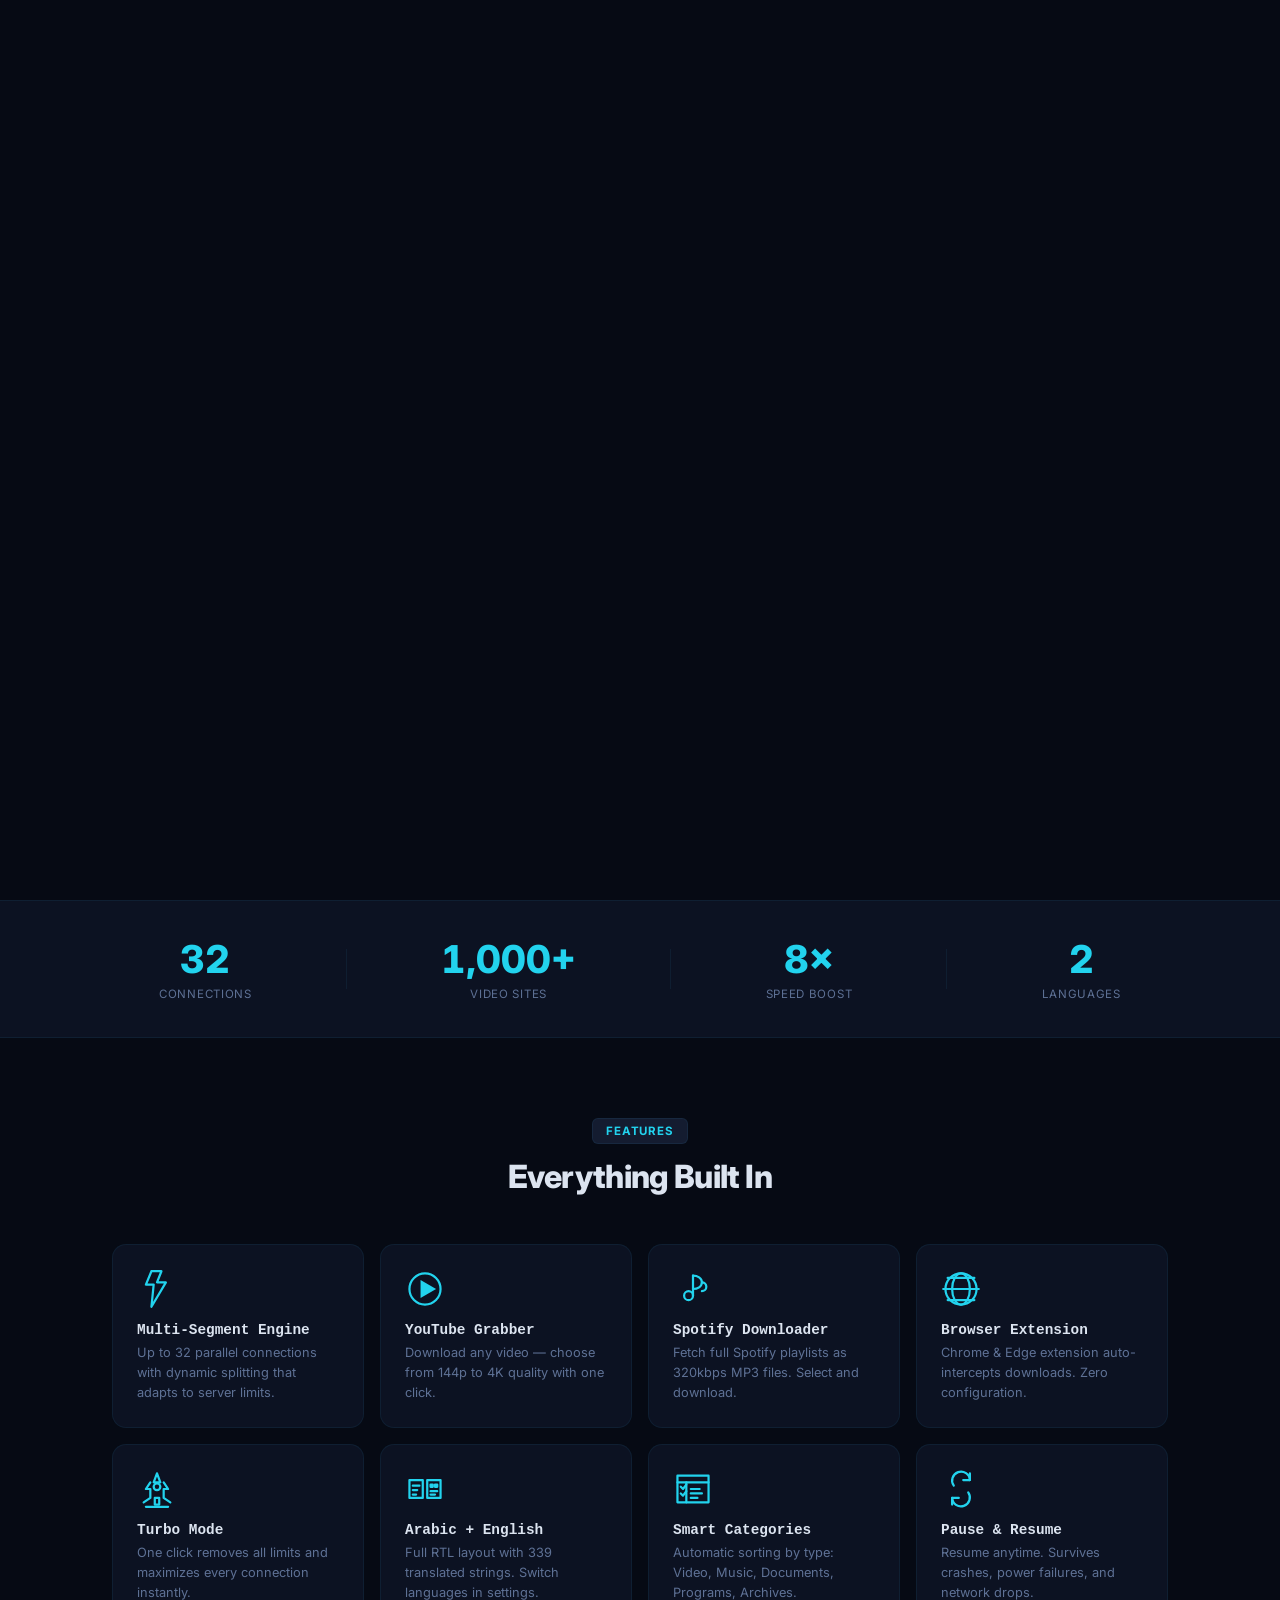
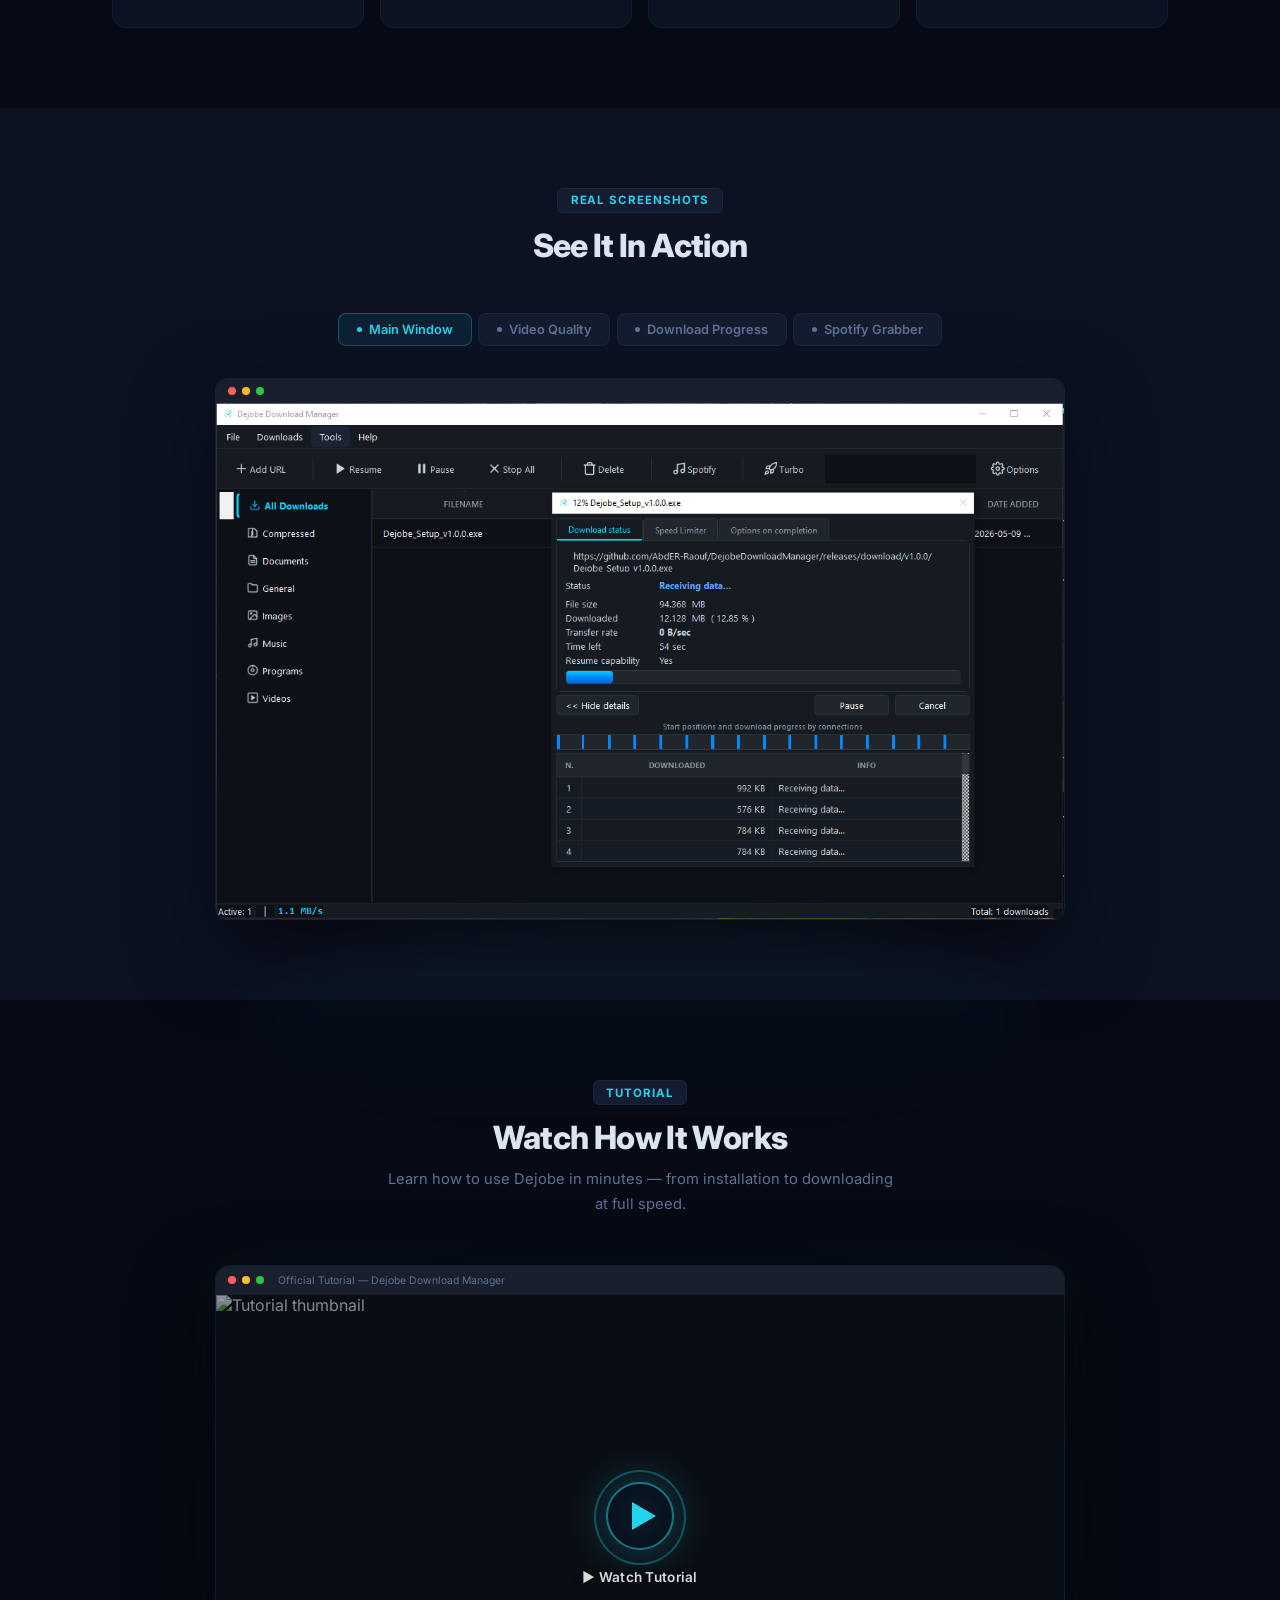
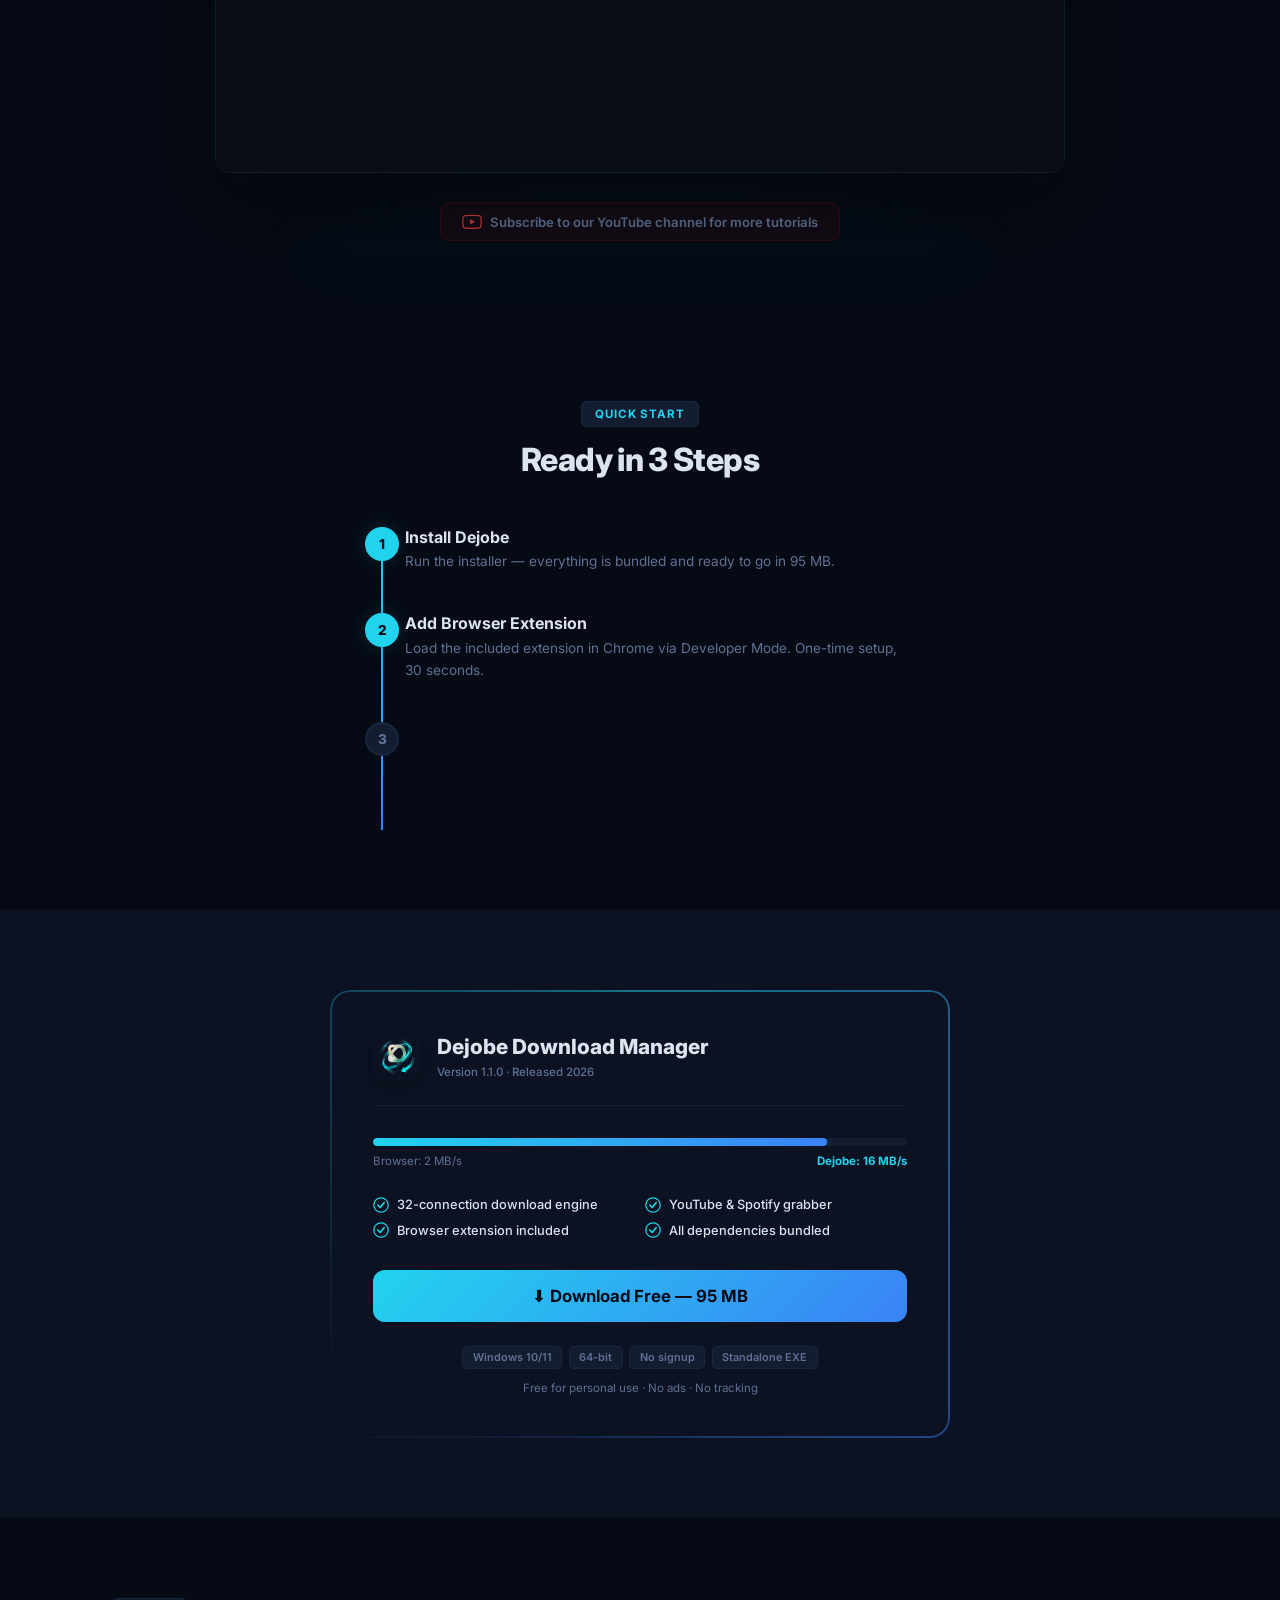
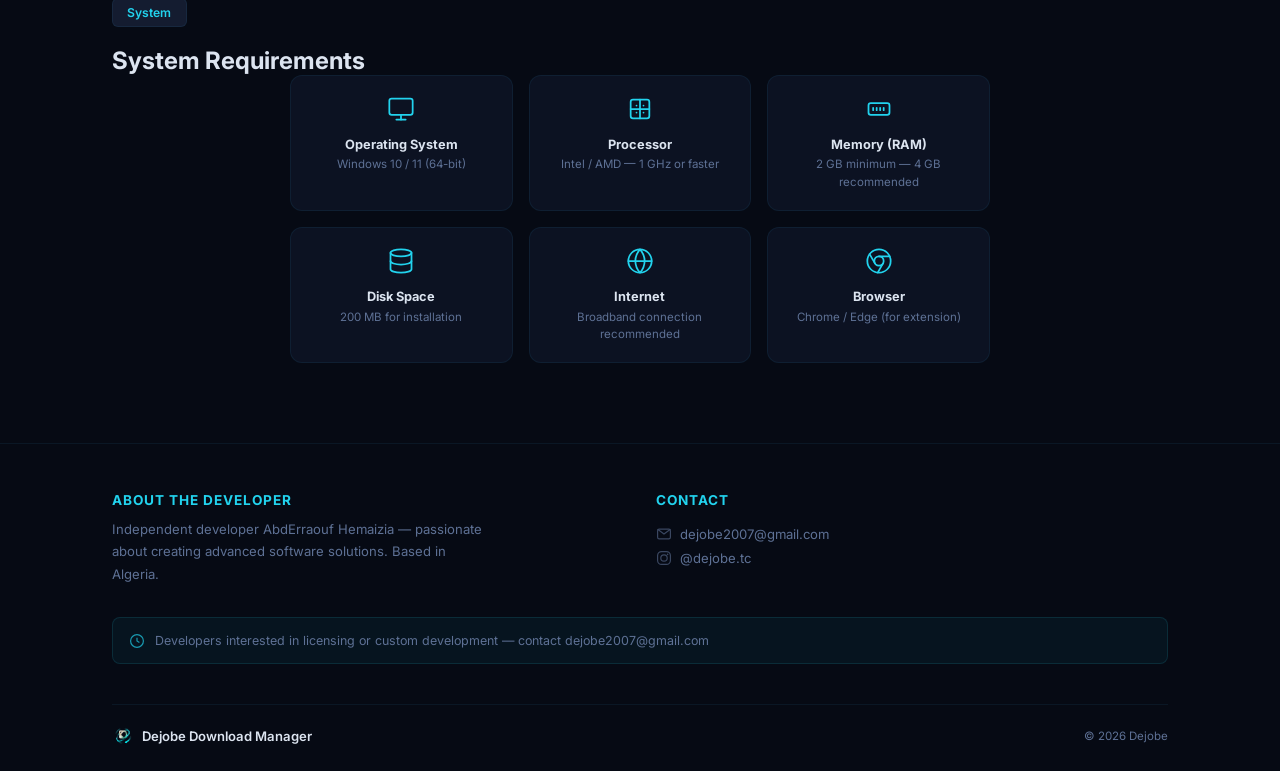
==== commit 5af81b2b: "🎬 Add tutorial video section with YouTube embed + channel link" ====
--- a/index.html
+++ b/index.html
@@ -39,6 +39,7 @@
             <div class="nav-links" id="navLinks">
                 <a href="#features" data-i18n="nav_features">Features</a>
                 <a href="#showcase" data-i18n="nav_screenshots">Screenshots</a>
+                <a href="#tutorial" data-i18n="nav_tutorial">Tutorial</a>
                 <a href="#steps" data-i18n="nav_setup">Setup</a>
                 <a href="#download" class="nav-btn" data-i18n="nav_download">Download Free</a>
                 <button class="lang-toggle" id="langToggle">العربية</button>
@@ -207,6 +208,49 @@
         </div>
     </section>
 
+    <!-- TUTORIAL VIDEO -->
+    <section id="tutorial">
+        <div class="sec-inner">
+            <div class="sec-head" data-reveal>
+                <span class="sec-chip" data-i18n="tut_chip">Tutorial</span>
+                <h2 data-i18n="tut_title">Watch How It Works</h2>
+                <p class="tut-subtitle" data-i18n="tut_sub">Learn how to use Dejobe in minutes — from installation to downloading at full speed.</p>
+            </div>
+            <div class="tut-video-wrapper" data-reveal>
+                <div class="tut-glow"></div>
+                <div class="tut-frame">
+                    <div class="tut-bar">
+                        <span class="dot r"></span><span class="dot y"></span><span class="dot g"></span>
+                        <span class="tut-bar-title" data-i18n="tut_bar">Official Tutorial — Dejobe Download Manager</span>
+                    </div>
+                    <div class="tut-video-container" id="tutVideoContainer">
+                        <!-- Thumbnail overlay (shown before play) -->
+                        <div class="tut-thumb-overlay" id="tutThumbOverlay">
+                            <img src="https://img.youtube.com/vi/tePoJtCyy4I/maxresdefault.jpg" alt="Tutorial thumbnail" class="tut-thumb-img">
+                            <button class="tut-play-btn" id="tutPlayBtn" aria-label="Play tutorial video">
+                                <svg viewBox="0 0 68 68" width="68" height="68">
+                                    <circle cx="34" cy="34" r="33" fill="rgba(6,10,20,.7)" stroke="rgba(34,211,238,.5)" stroke-width="2"/>
+                                    <polygon points="26,20 26,48 50,34" fill="var(--cyan)"/>
+                                </svg>
+                            </button>
+                            <span class="tut-play-label" data-i18n="tut_play">▶ Watch Tutorial</span>
+                        </div>
+                    </div>
+                </div>
+                <div class="tut-reflection"></div>
+            </div>
+            <div class="tut-channel" data-reveal>
+                <a href="https://www.youtube.com/@Dejobe" target="_blank" rel="noopener" class="tut-channel-link">
+                    <svg viewBox="0 0 24 24" width="20" height="20" fill="none" stroke="currentColor" stroke-width="1.5" stroke-linecap="round" stroke-linejoin="round">
+                        <path d="M22.54 6.42a2.78 2.78 0 00-1.94-2C18.88 4 12 4 12 4s-6.88 0-8.6.46a2.78 2.78 0 00-1.94 2A29 29 0 001 11.75a29 29 0 00.46 5.33A2.78 2.78 0 003.4 19.1c1.72.46 8.6.46 8.6.46s6.88 0 8.6-.46a2.78 2.78 0 001.94-2 29 29 0 00.46-5.25 29 29 0 00-.46-5.33z"/>
+                        <polygon points="9.75,15.02 15.5,11.75 9.75,8.48" fill="currentColor" stroke="none"/>
+                    </svg>
+                    <span data-i18n="tut_channel">Subscribe to our YouTube channel for more tutorials</span>
+                </a>
+            </div>
+        </div>
+    </section>
+
     <!-- STEPS -->
     <section id="steps">
         <div class="sec-inner">
--- a/style.css
+++ b/style.css
@@ -461,6 +461,82 @@
   transition:color .8s ease,border-color .8s ease}
 .dl-note{font-size:.72rem;color:var(--muted)}
 
+/* ── TUTORIAL VIDEO ──────────────────────────────── */
+#tutorial{background:var(--bg)}
+.tut-subtitle{color:var(--muted);font-size:.92rem;line-height:1.7;
+  max-width:520px;margin:.6rem auto 0}
+.tut-video-wrapper{position:relative;max-width:850px;margin:0 auto}
+.tut-glow{position:absolute;inset:-40px;border-radius:30px;
+  background:radial-gradient(ellipse at center,rgba(34,211,238,.06) 0%,transparent 70%);
+  pointer-events:none;z-index:0;filter:blur(30px);
+  animation:tutGlowPulse 4s ease-in-out infinite alternate}
+@keyframes tutGlowPulse{0%{opacity:.4;transform:scale(.98)}100%{opacity:.8;transform:scale(1.02)}}
+.tut-frame{position:relative;z-index:1;border-radius:14px;overflow:hidden;
+  border:1px solid rgba(56,189,248,.12);
+  box-shadow:0 30px 80px rgba(0,0,0,.5),0 0 60px rgba(34,211,238,.04);
+  transition:border-color .4s ease,box-shadow .4s ease}
+.tut-frame:hover{border-color:rgba(34,211,238,.25);
+  box-shadow:0 30px 80px rgba(0,0,0,.5),0 0 80px rgba(34,211,238,.08)}
+.tut-bar{display:flex;align-items:center;gap:6px;padding:8px 12px;
+  background:#1a1f2e}
+.tut-bar-title{font-size:.65rem;color:var(--muted);margin-left:8px}
+.tut-video-container{position:relative;width:100%;padding-top:56.25%;
+  background:#0a0e14;overflow:hidden}
+.tut-video-container iframe{position:absolute;inset:0;width:100%;height:100%;border:0}
+
+/* Thumbnail overlay */
+.tut-thumb-overlay{position:absolute;inset:0;z-index:3;
+  display:flex;flex-direction:column;align-items:center;justify-content:center;
+  cursor:pointer;transition:opacity .5s ease}
+.tut-thumb-overlay.hidden{opacity:0;pointer-events:none}
+.tut-thumb-img{position:absolute;inset:0;width:100%;height:100%;
+  object-fit:cover;filter:brightness(.6);transition:filter .4s ease}
+.tut-thumb-overlay:hover .tut-thumb-img{filter:brightness(.45)}
+
+/* Play button */
+.tut-play-btn{position:relative;z-index:4;background:none;border:none;
+  cursor:pointer;transition:transform .35s var(--ease),filter .35s;
+  filter:drop-shadow(0 0 20px rgba(34,211,238,.4))}
+.tut-play-btn:hover{transform:scale(1.15);
+  filter:drop-shadow(0 0 30px rgba(34,211,238,.7))}
+.tut-play-btn svg circle{transition:fill .3s,stroke .3s}
+.tut-play-btn:hover svg circle{fill:rgba(34,211,238,.15);
+  stroke:rgba(34,211,238,.8)}
+.tut-play-btn svg polygon{transition:fill .3s}
+.tut-play-btn:hover svg polygon{fill:#fff}
+
+/* Pulse ring behind play button */
+.tut-play-btn::before{content:'';position:absolute;inset:-12px;
+  border-radius:50%;border:2px solid rgba(34,211,238,.3);
+  animation:playPulseRing 2s ease-in-out infinite}
+@keyframes playPulseRing{
+  0%,100%{transform:scale(1);opacity:.5}
+  50%{transform:scale(1.25);opacity:0}}
+
+.tut-play-label{position:relative;z-index:4;margin-top:1rem;
+  font-size:.85rem;font-weight:600;color:rgba(255,255,255,.85);
+  text-shadow:0 2px 8px rgba(0,0,0,.6);letter-spacing:.02em;
+  transition:color .3s}
+.tut-thumb-overlay:hover .tut-play-label{color:var(--cyan)}
+
+/* Reflection */
+.tut-reflection{position:absolute;bottom:-35%;left:8%;right:8%;height:35%;
+  background:linear-gradient(to bottom,rgba(34,211,238,.03),transparent);
+  filter:blur(20px);pointer-events:none;border-radius:50%;z-index:0}
+
+/* Channel link */
+.tut-channel{text-align:center;margin-top:1.8rem}
+.tut-channel-link{display:inline-flex;align-items:center;gap:.5rem;
+  padding:.55rem 1.3rem;border-radius:10px;
+  background:rgba(255,0,0,.06);border:1px solid rgba(255,0,0,.15);
+  font-size:.82rem;font-weight:600;color:var(--muted);
+  transition:all .3s ease}
+.tut-channel-link:hover{background:rgba(255,0,0,.12);
+  border-color:rgba(255,60,60,.35);color:#ff4444;transform:translateY(-2px)}
+.tut-channel-link svg{color:#ff4444;flex-shrink:0;opacity:.8;
+  transition:opacity .3s,transform .3s}
+.tut-channel-link:hover svg{opacity:1;transform:scale(1.1)}
+
 /* ── SYSTEM REQUIREMENTS ─────────────────────────── */
 #requirements{background:var(--bg)}
 .req-grid{display:grid;grid-template-columns:repeat(3,1fr);gap:1rem;
@@ -579,3 +655,5 @@
 [dir="rtl"] .dl-checklist{direction:rtl}
 [dir="rtl"] .dl-check{direction:rtl}
 [dir="rtl"] .foot-inner{direction:rtl}
+[dir="rtl"] .tut-bar-title{margin-left:0;margin-right:8px}
+[dir="rtl"] .tut-subtitle{text-align:center}
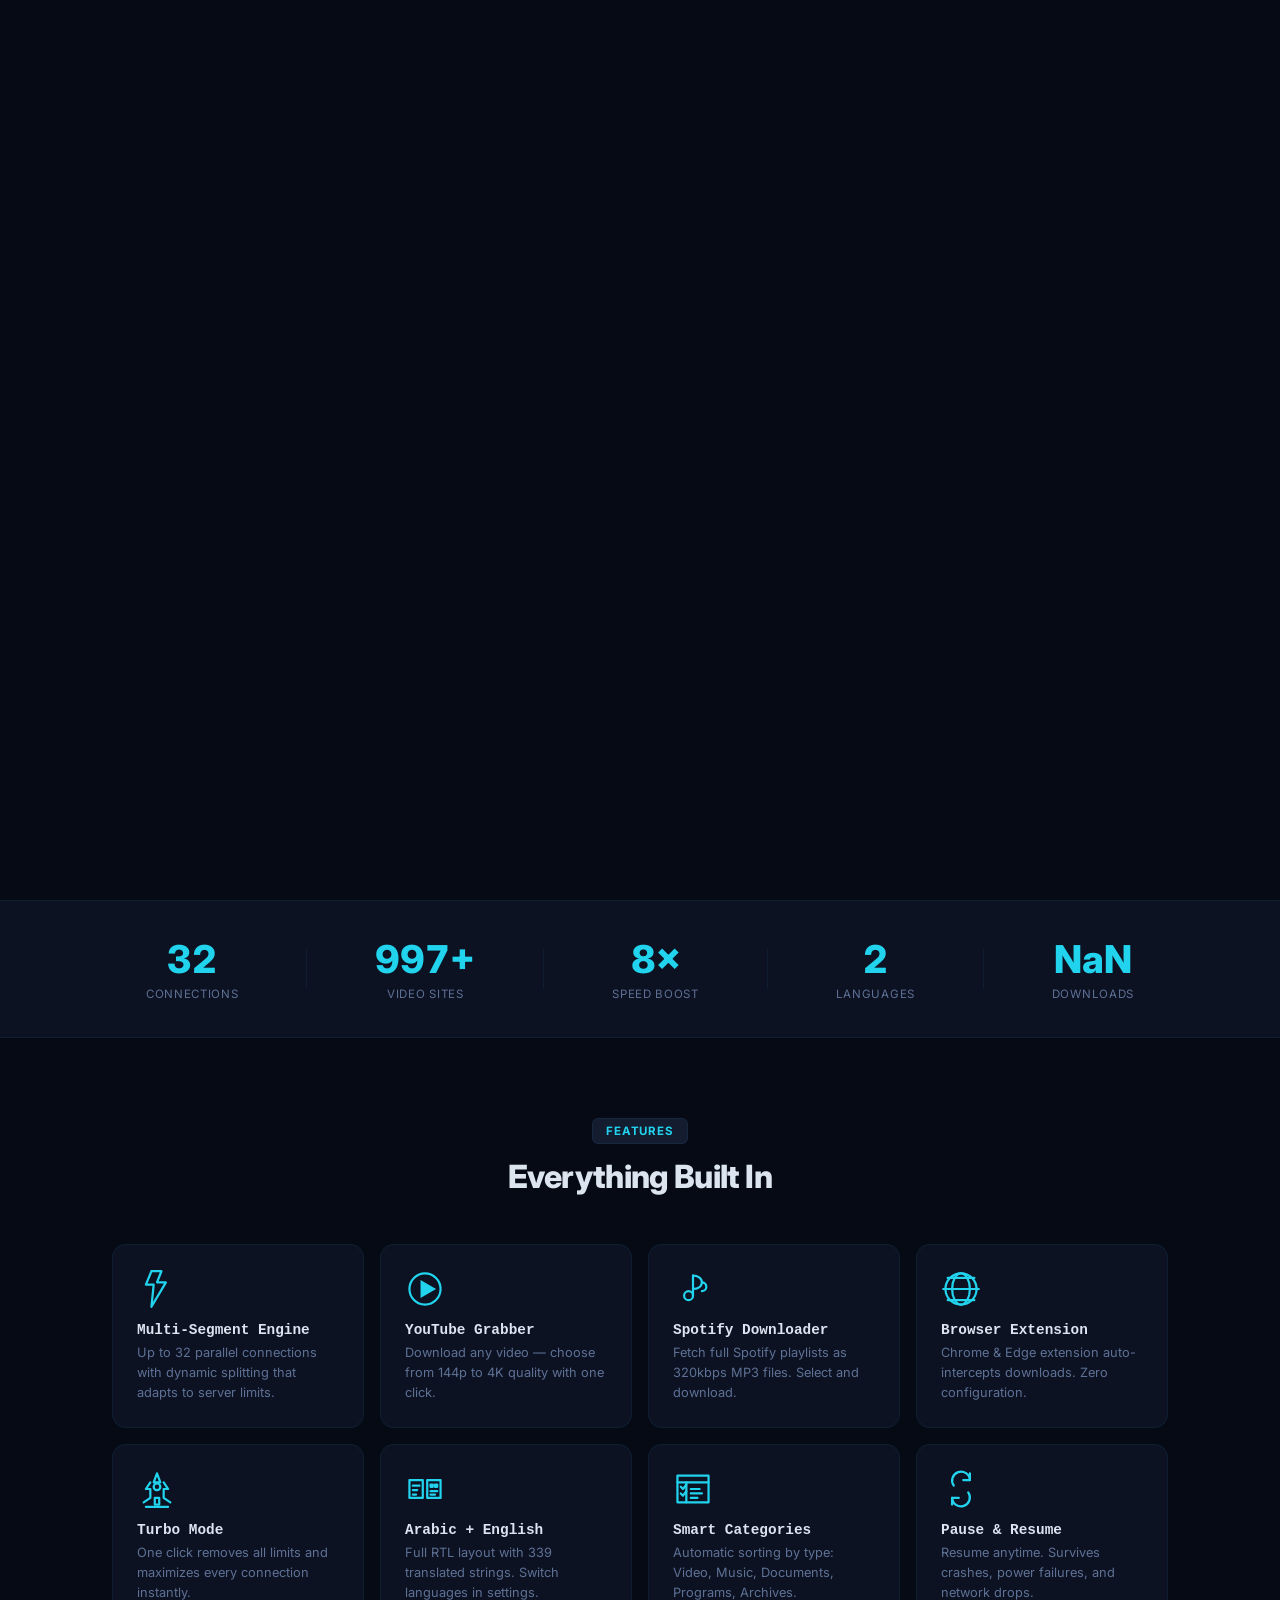
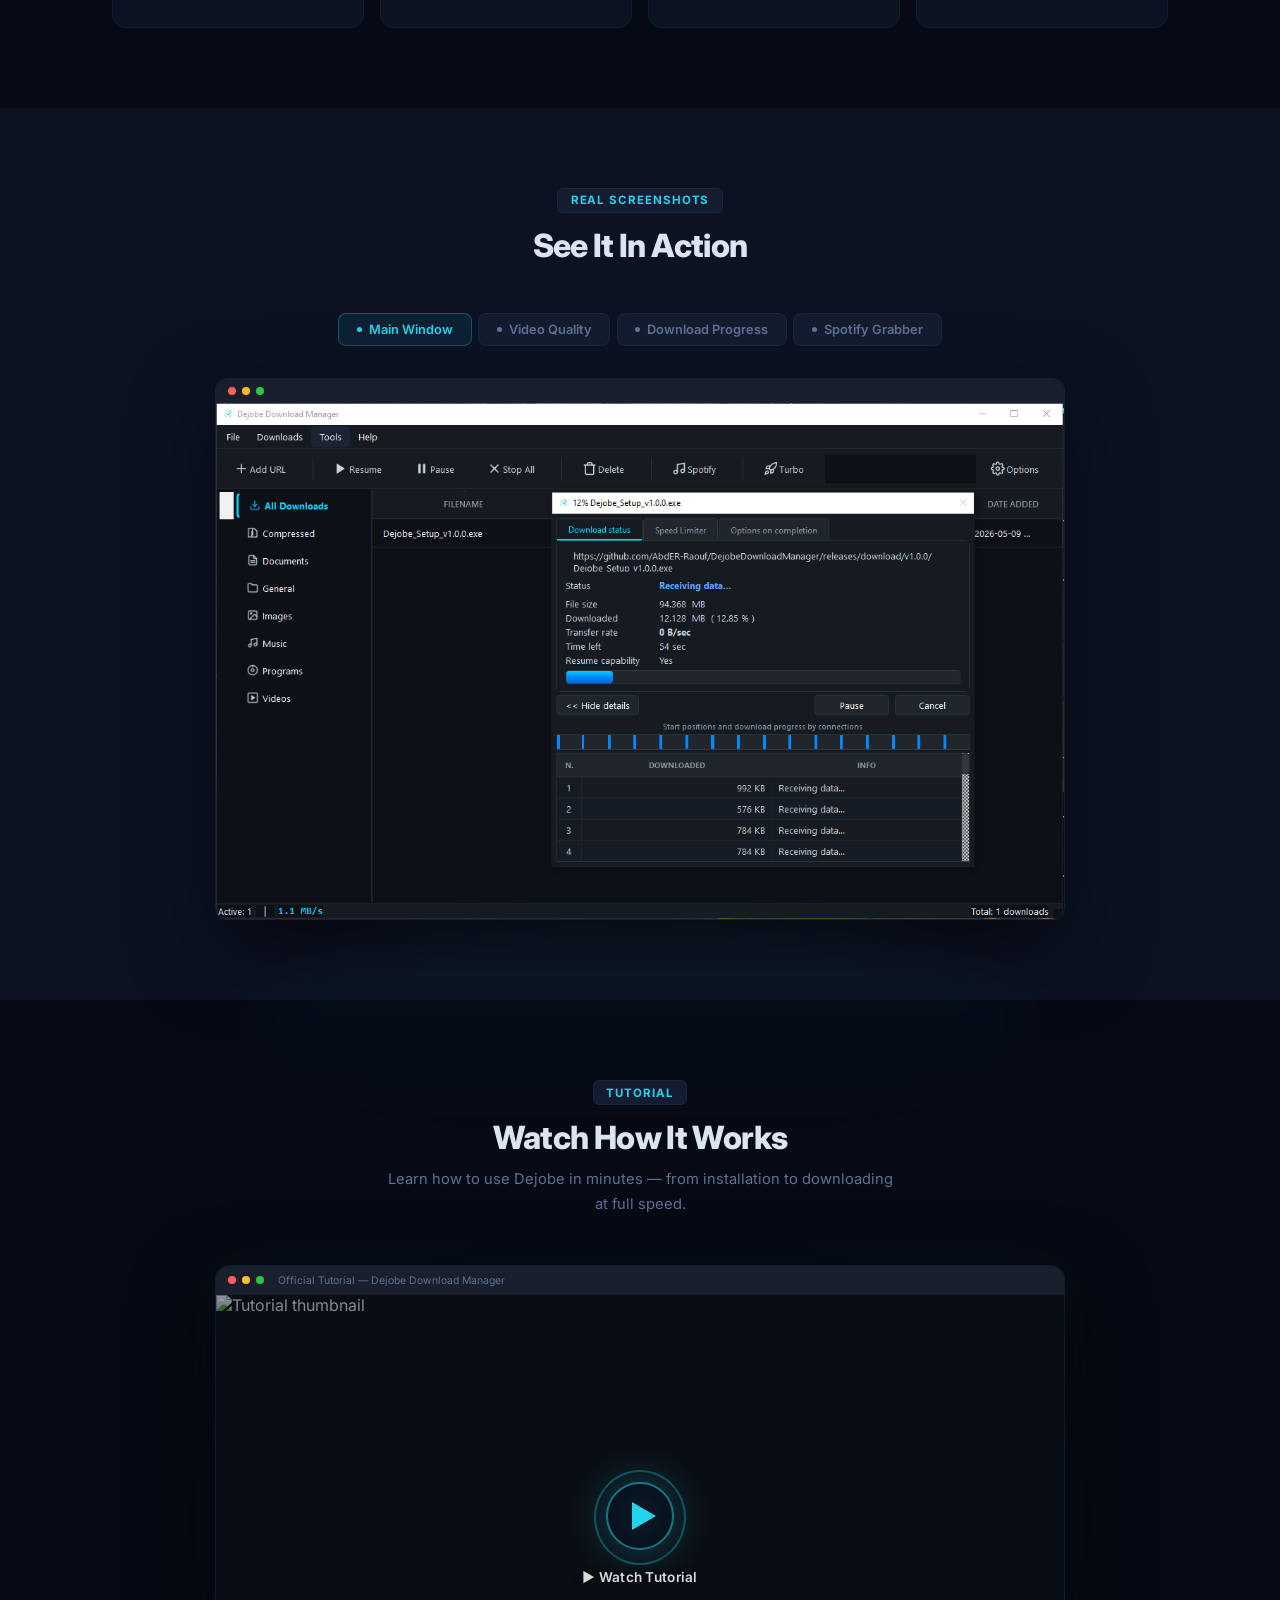
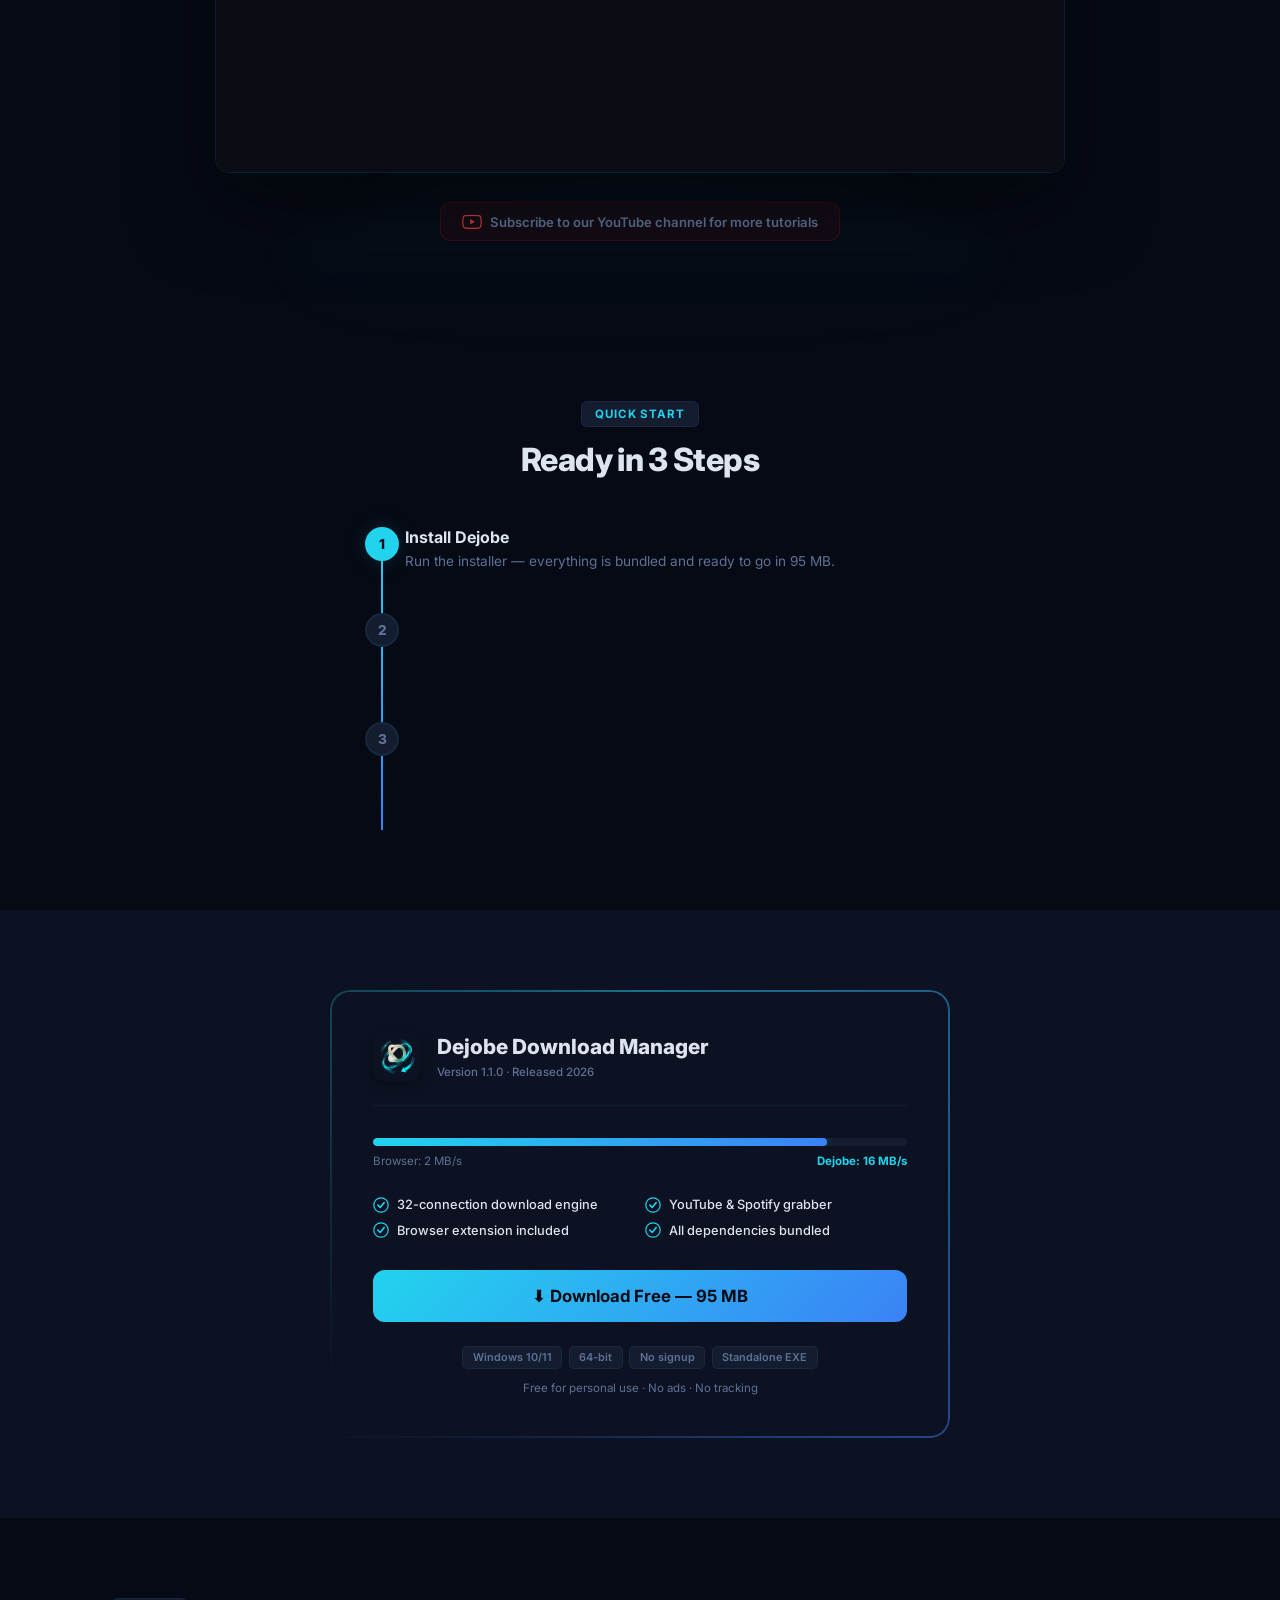
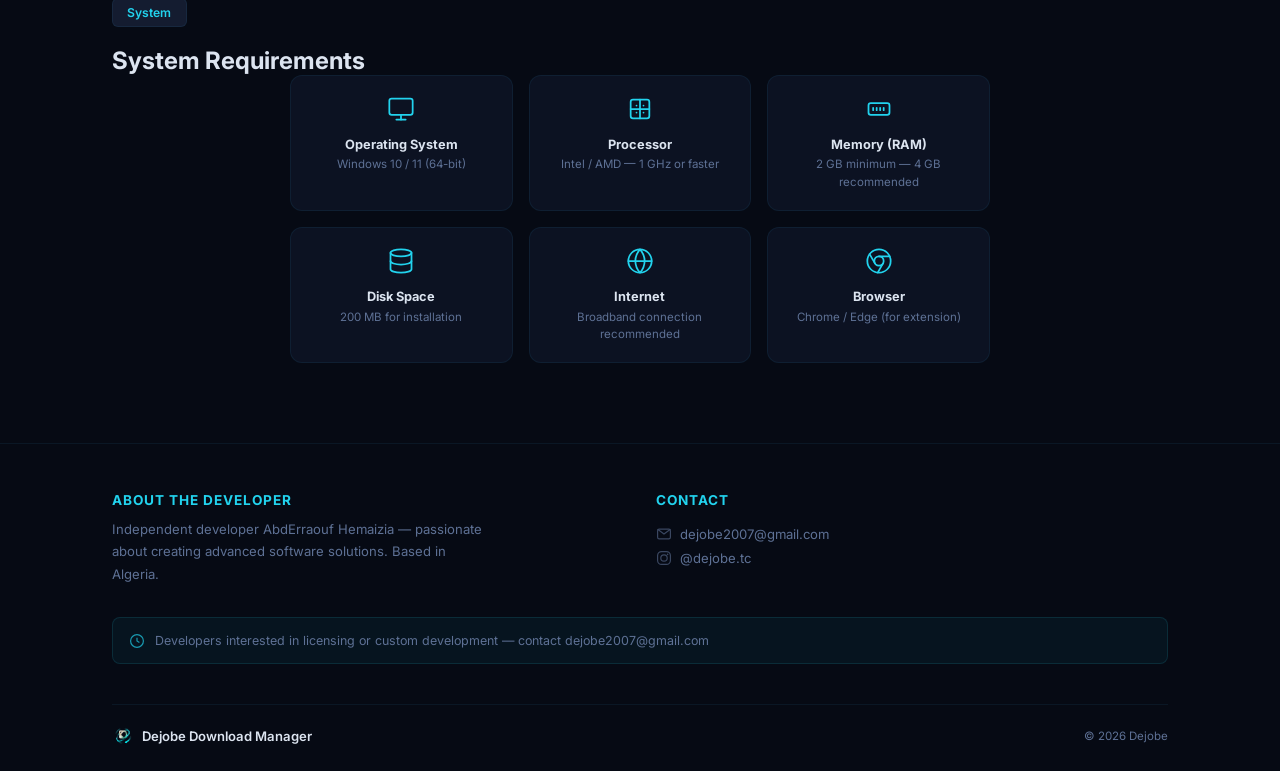
==== commit 75f37f87: "feat: add download counter (GitHub API) + visitor analytics (GoatCounter)" ====
--- a/index.html
+++ b/index.html
@@ -110,6 +110,11 @@
                 <span class="speed-num">0</span>
                 <span class="speed-label" data-i18n="stat4">Languages</span>
             </div>
+            <div class="speed-sep"></div>
+            <div class="speed-item" id="downloadCountStat">
+                <span class="speed-num" id="dlCount">—</span>
+                <span class="speed-label" data-i18n="stat_downloads">Downloads</span>
+            </div>
         </div>
     </section>
 
@@ -408,6 +413,35 @@
         </div>
     </footer>
 
+    <!-- GoatCounter — privacy-friendly visitor analytics -->
+    <script data-goatcounter="https://dejobe.goatcounter.com/count"
+            async src="//gc.zgo.at/count.js"></script>
+
+    <!-- GitHub download counter -->
+    <script>
+    (function() {
+        var el = document.getElementById('dlCount');
+        if (!el) return;
+        fetch('https://api.github.com/repos/dejobe/dejobe-website/releases')
+            .then(function(r) { return r.json(); })
+            .then(function(releases) {
+                var total = 0;
+                releases.forEach(function(rel) {
+                    rel.assets.forEach(function(a) { total += a.download_count; });
+                });
+                // Animate the counter
+                var current = 0;
+                var step = Math.max(1, Math.floor(total / 40));
+                var timer = setInterval(function() {
+                    current += step;
+                    if (current >= total) { current = total; clearInterval(timer); }
+                    el.textContent = current.toLocaleString();
+                }, 30);
+            })
+            .catch(function() { el.textContent = '—'; });
+    })();
+    </script>
+
     <script src="i18n.js"></script>
     <script src="script.js"></script>
 </body>
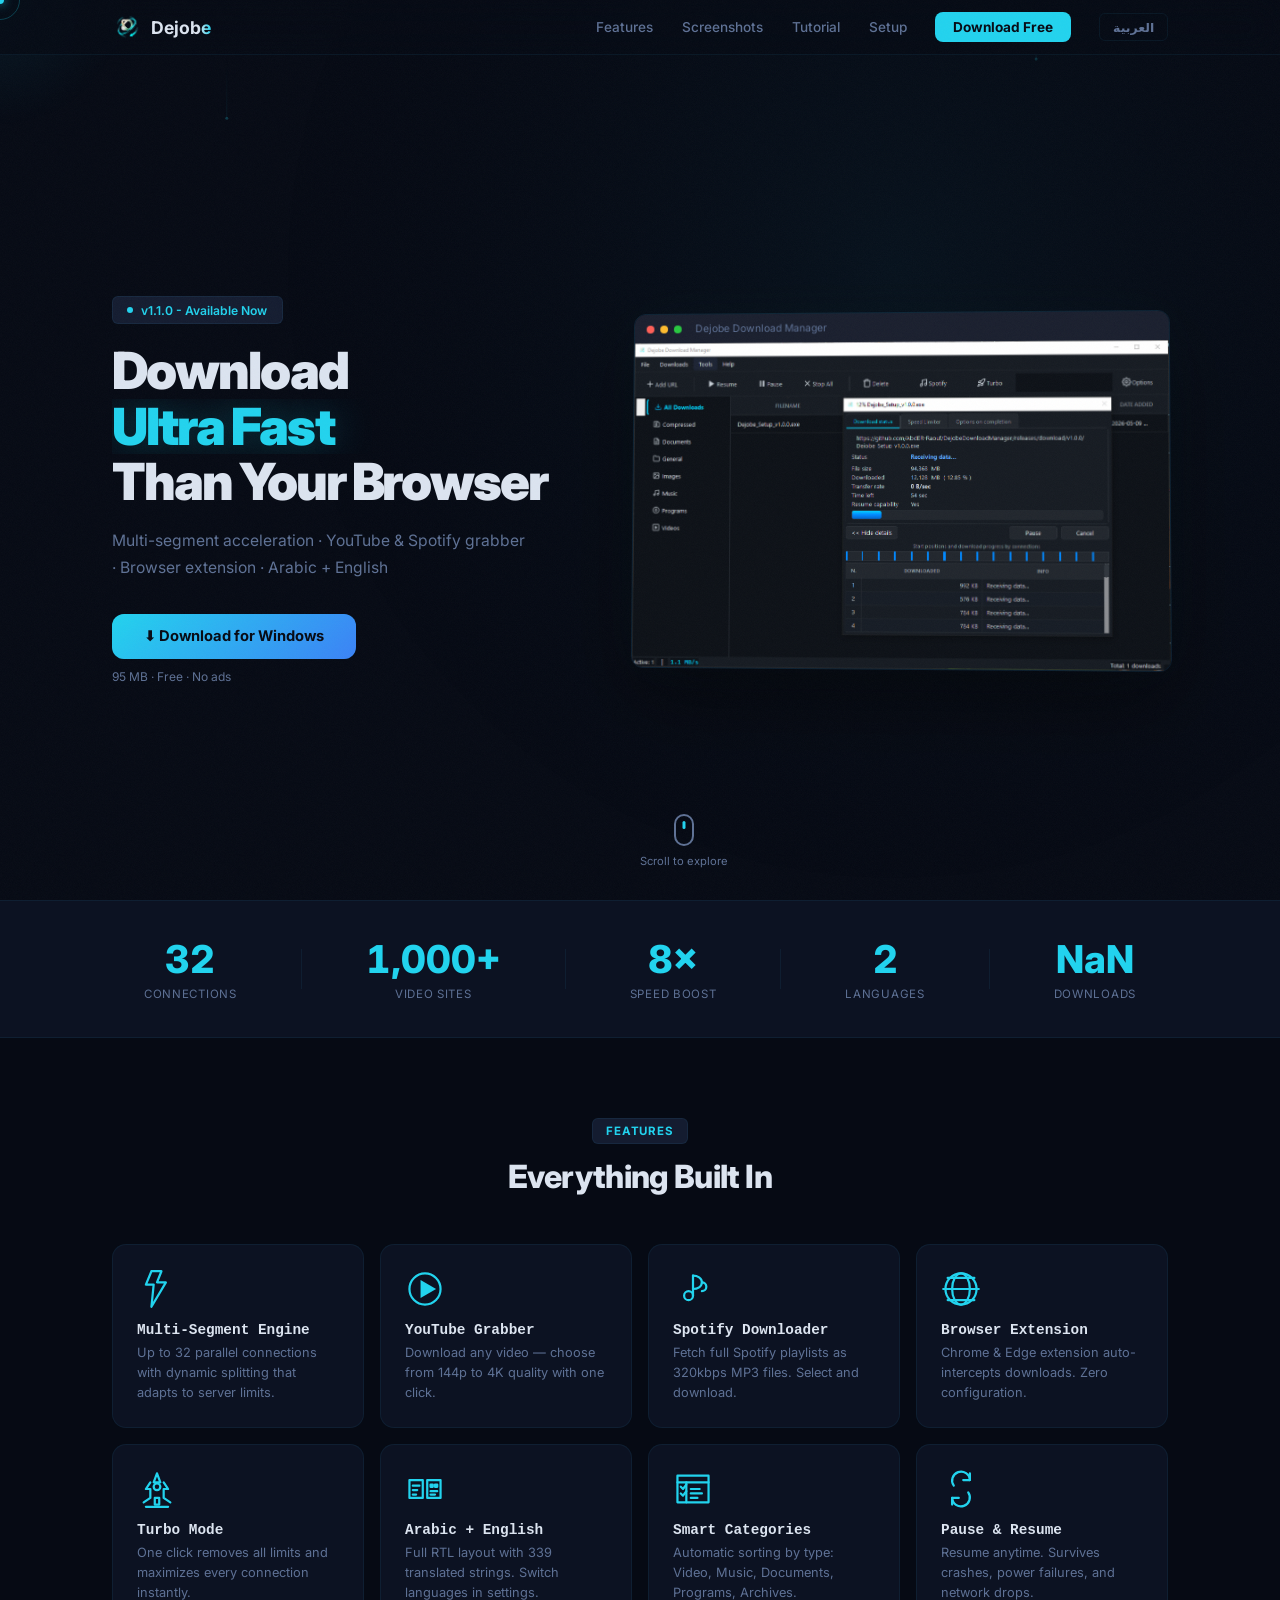
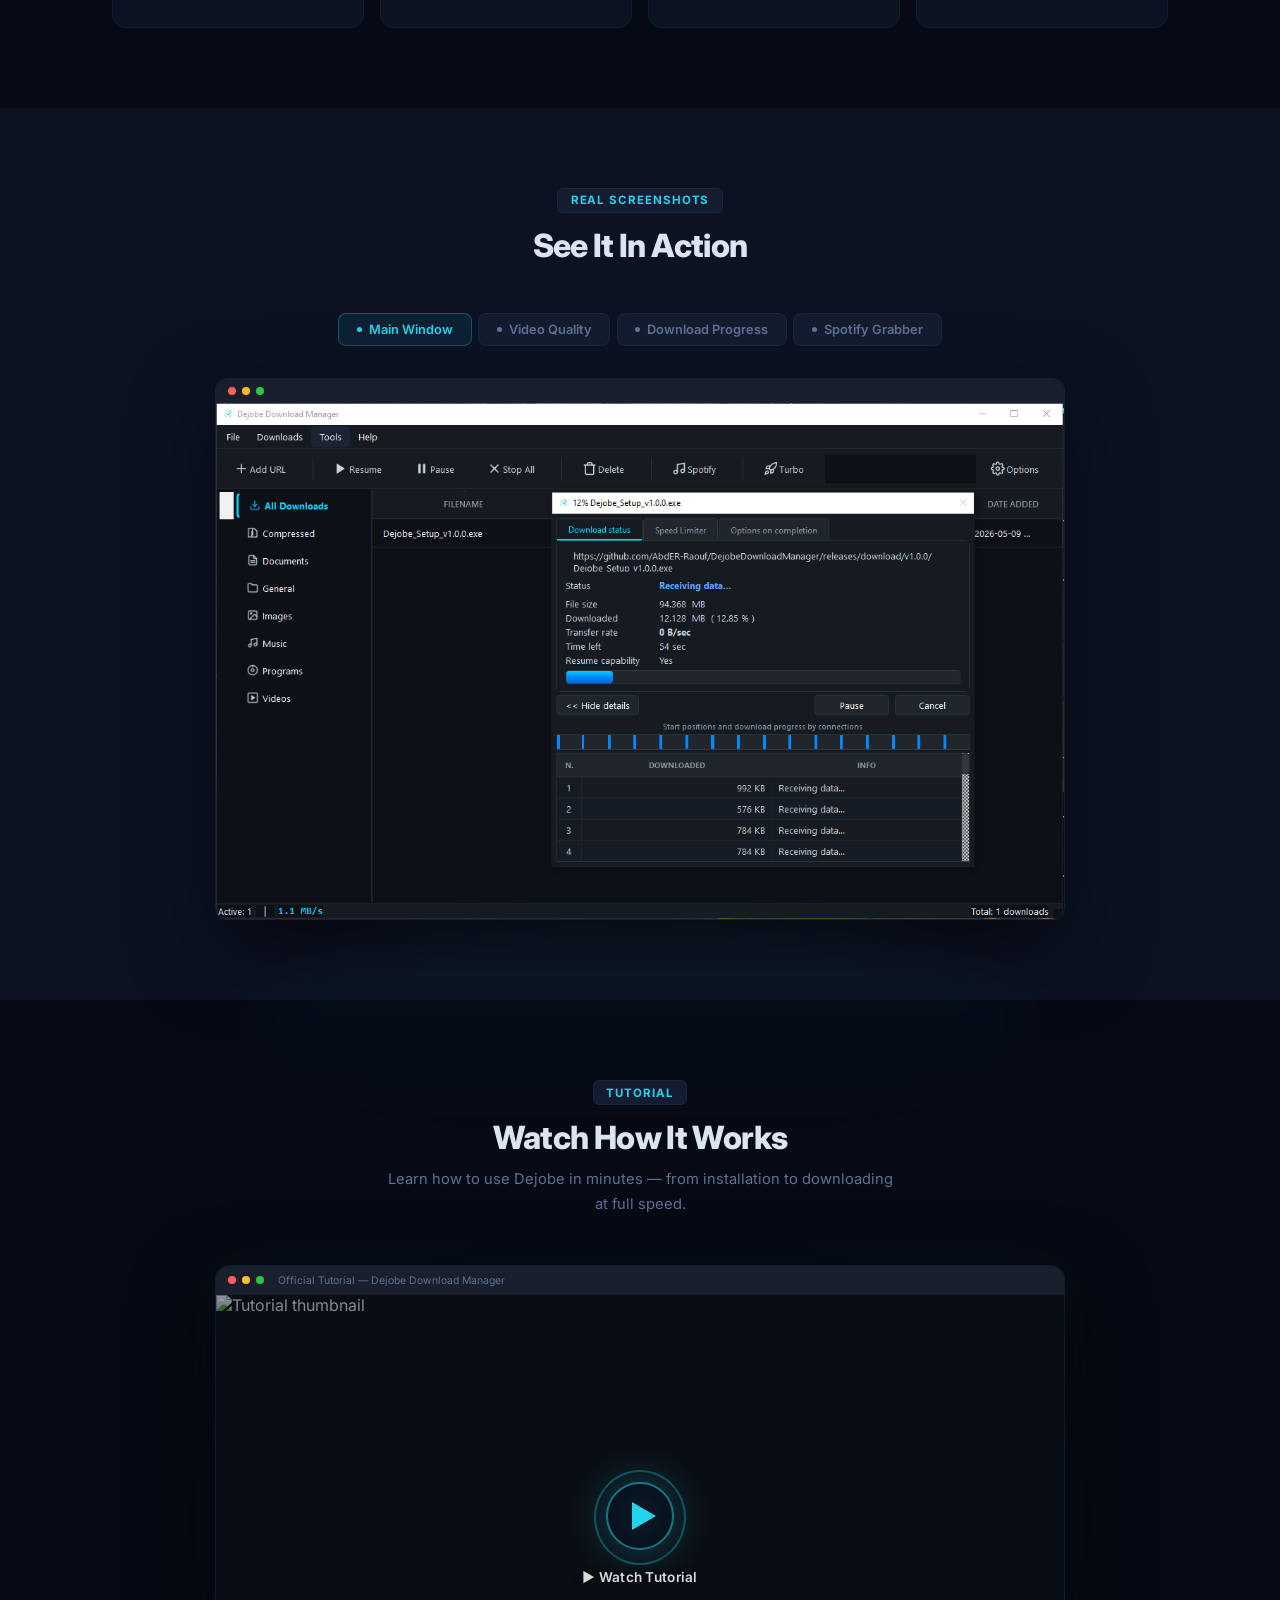
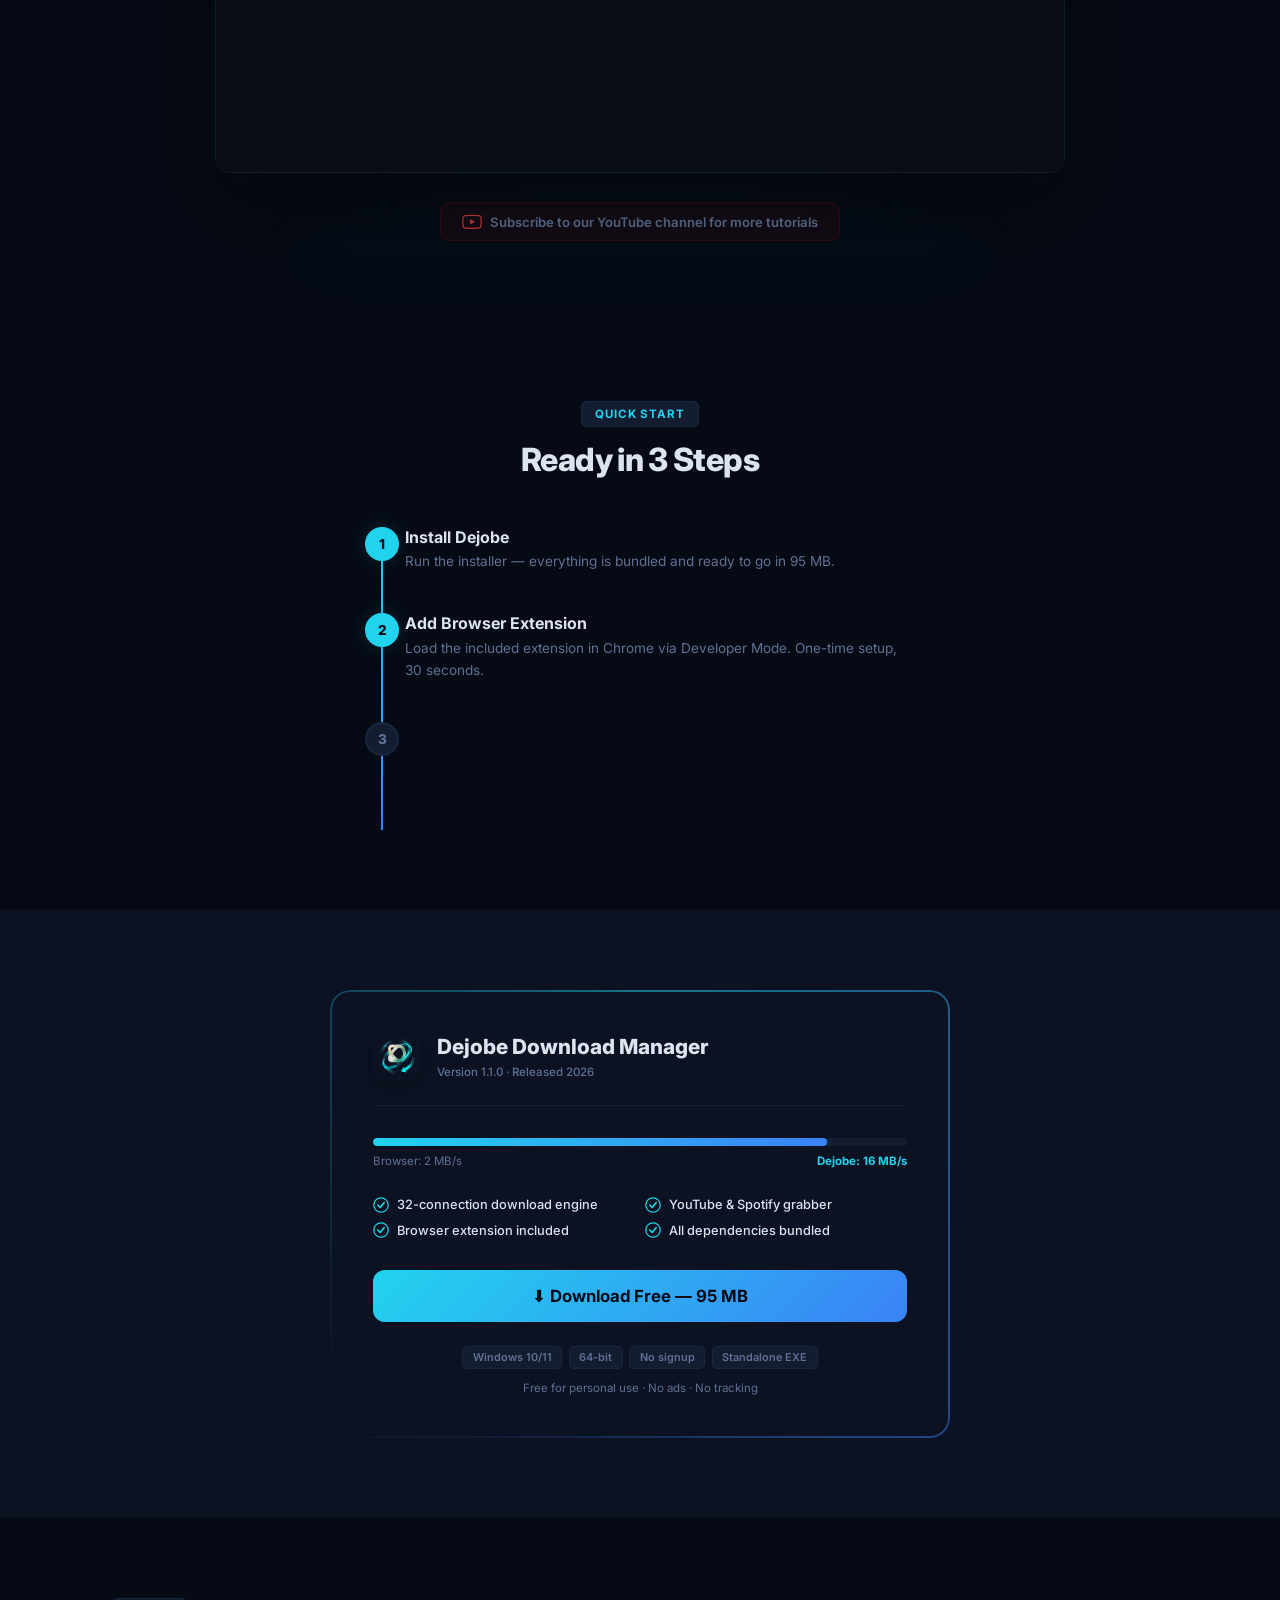
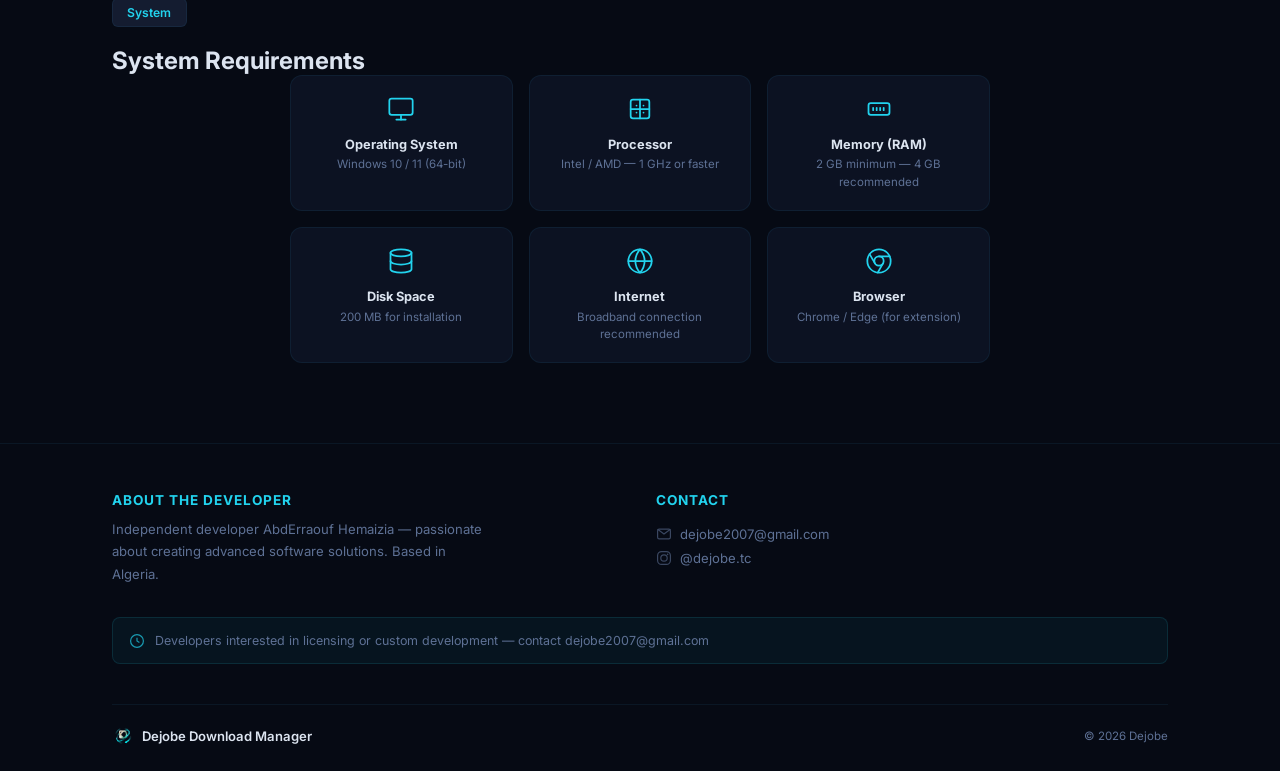
==== commit 165aaf8c: "fix: download counter NaN — use DOMContentLoaded + Array.isArray guard" ====
--- a/index.html
+++ b/index.html
@@ -417,29 +417,37 @@
     <script data-goatcounter="https://dejobe.goatcounter.com/count"
             async src="//gc.zgo.at/count.js"></script>
 
-    <!-- GitHub download counter -->
+    <!-- GitHub download counter + GoatCounter visitor display -->
     <script>
-    (function() {
-        var el = document.getElementById('dlCount');
-        if (!el) return;
-        fetch('https://api.github.com/repos/dejobe/dejobe-website/releases')
-            .then(function(r) { return r.json(); })
-            .then(function(releases) {
-                var total = 0;
-                releases.forEach(function(rel) {
-                    rel.assets.forEach(function(a) { total += a.download_count; });
-                });
-                // Animate the counter
-                var current = 0;
-                var step = Math.max(1, Math.floor(total / 40));
-                var timer = setInterval(function() {
-                    current += step;
-                    if (current >= total) { current = total; clearInterval(timer); }
-                    el.textContent = current.toLocaleString();
-                }, 30);
-            })
-            .catch(function() { el.textContent = '—'; });
-    })();
+    window.addEventListener('DOMContentLoaded', function() {
+        // ── Download Counter (GitHub API) ──
+        var dlEl = document.getElementById('dlCount');
+        if (dlEl) {
+            fetch('https://api.github.com/repos/dejobe/dejobe-website/releases')
+                .then(function(r) { return r.json(); })
+                .then(function(releases) {
+                    if (!Array.isArray(releases)) { dlEl.textContent = '—'; return; }
+                    var total = 0;
+                    for (var i = 0; i < releases.length; i++) {
+                        var assets = releases[i].assets;
+                        if (!assets) continue;
+                        for (var j = 0; j < assets.length; j++) {
+                            total += (assets[j].download_count || 0);
+                        }
+                    }
+                    if (total === 0) { dlEl.textContent = '0'; return; }
+                    // Animate count-up
+                    var cur = 0;
+                    var step = Math.max(1, Math.floor(total / 30));
+                    var t = setInterval(function() {
+                        cur += step;
+                        if (cur >= total) { cur = total; clearInterval(t); }
+                        dlEl.textContent = cur.toLocaleString();
+                    }, 30);
+                })
+                .catch(function() { dlEl.textContent = '—'; });
+        }
+    });
     </script>
 
     <script src="i18n.js"></script>
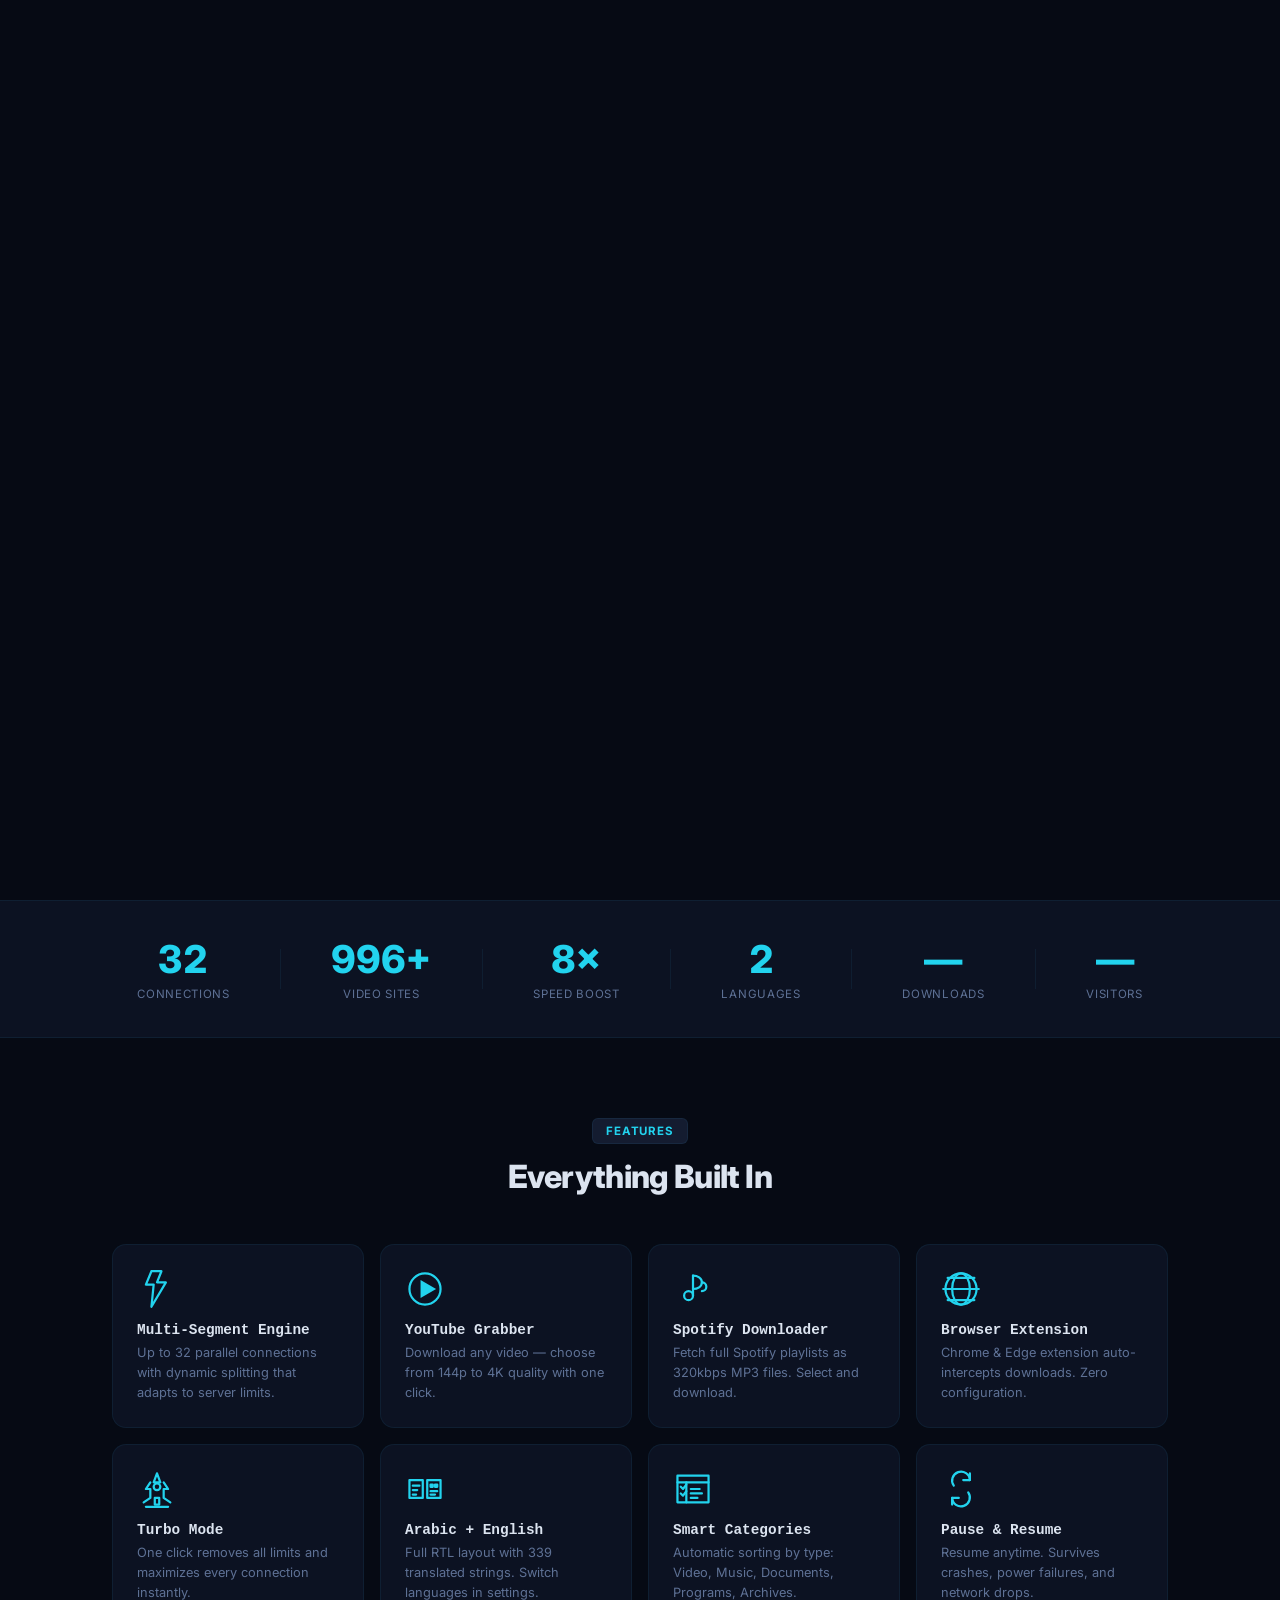
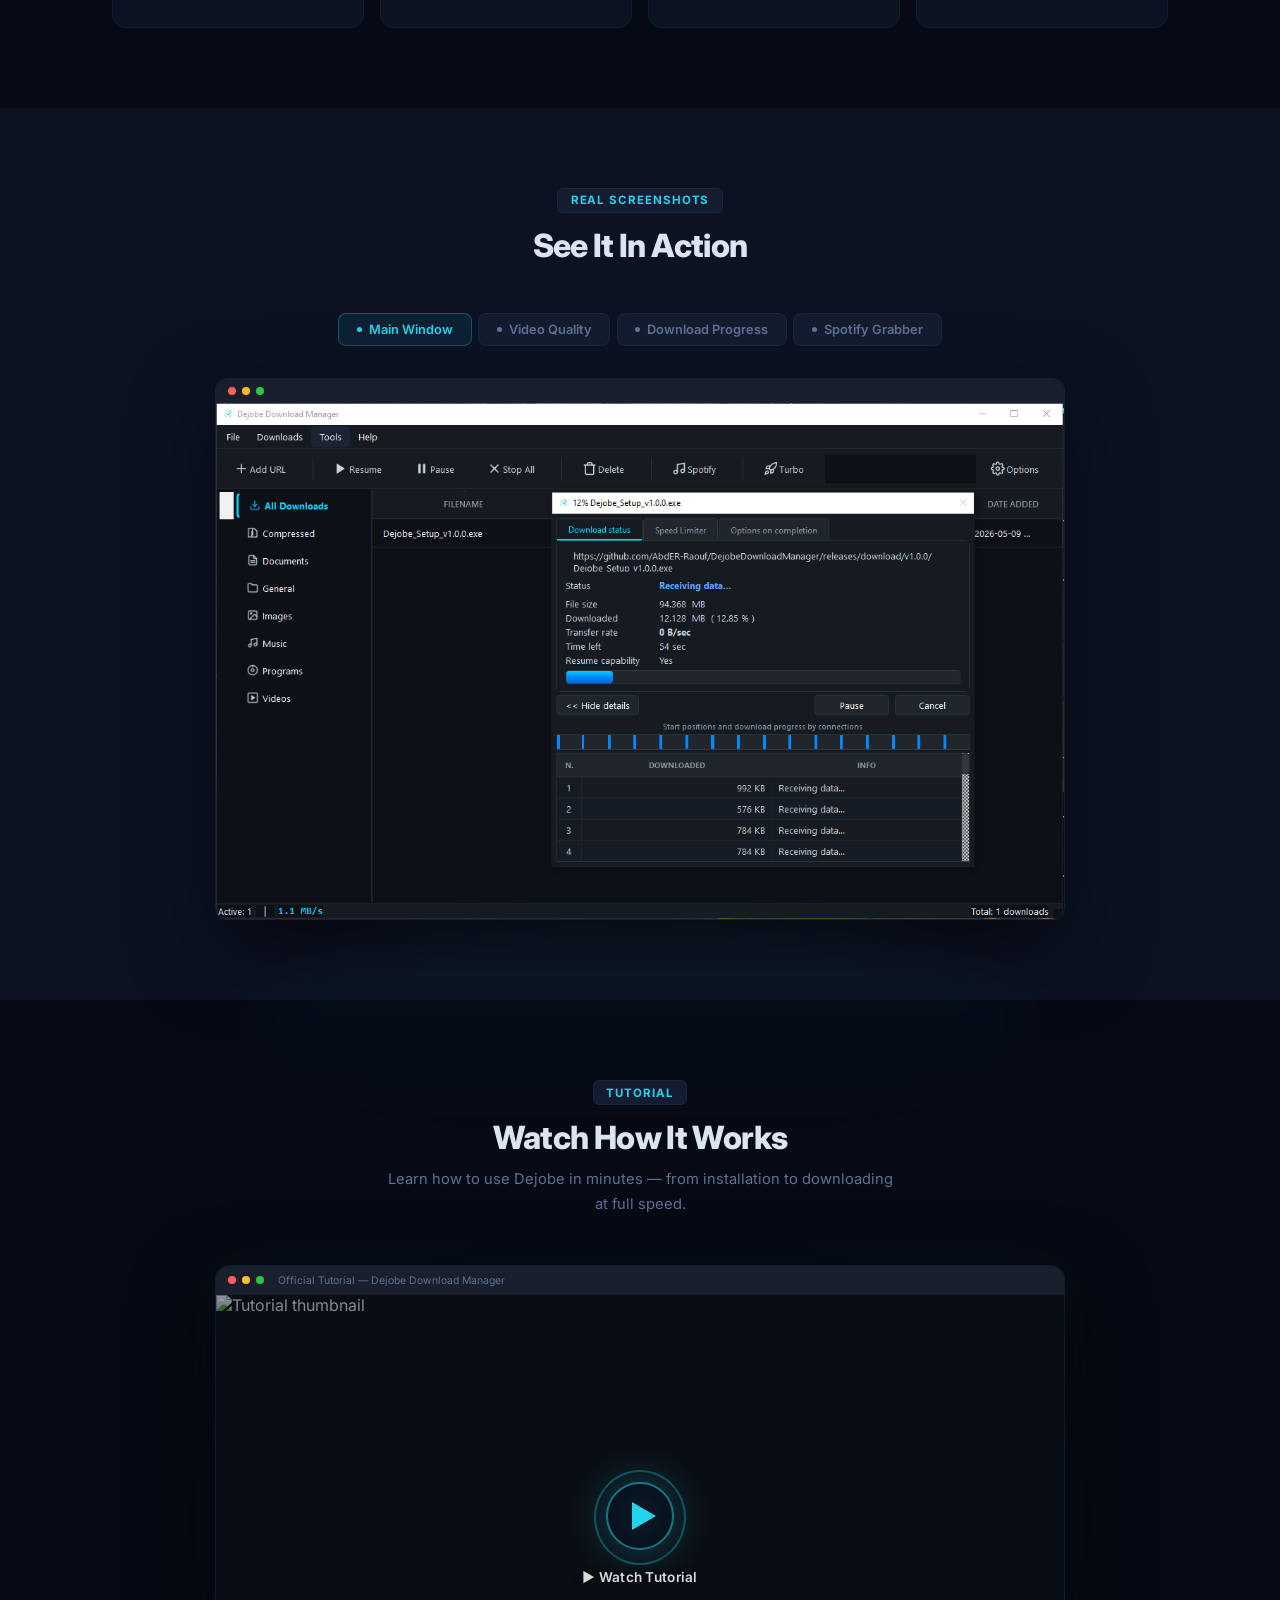
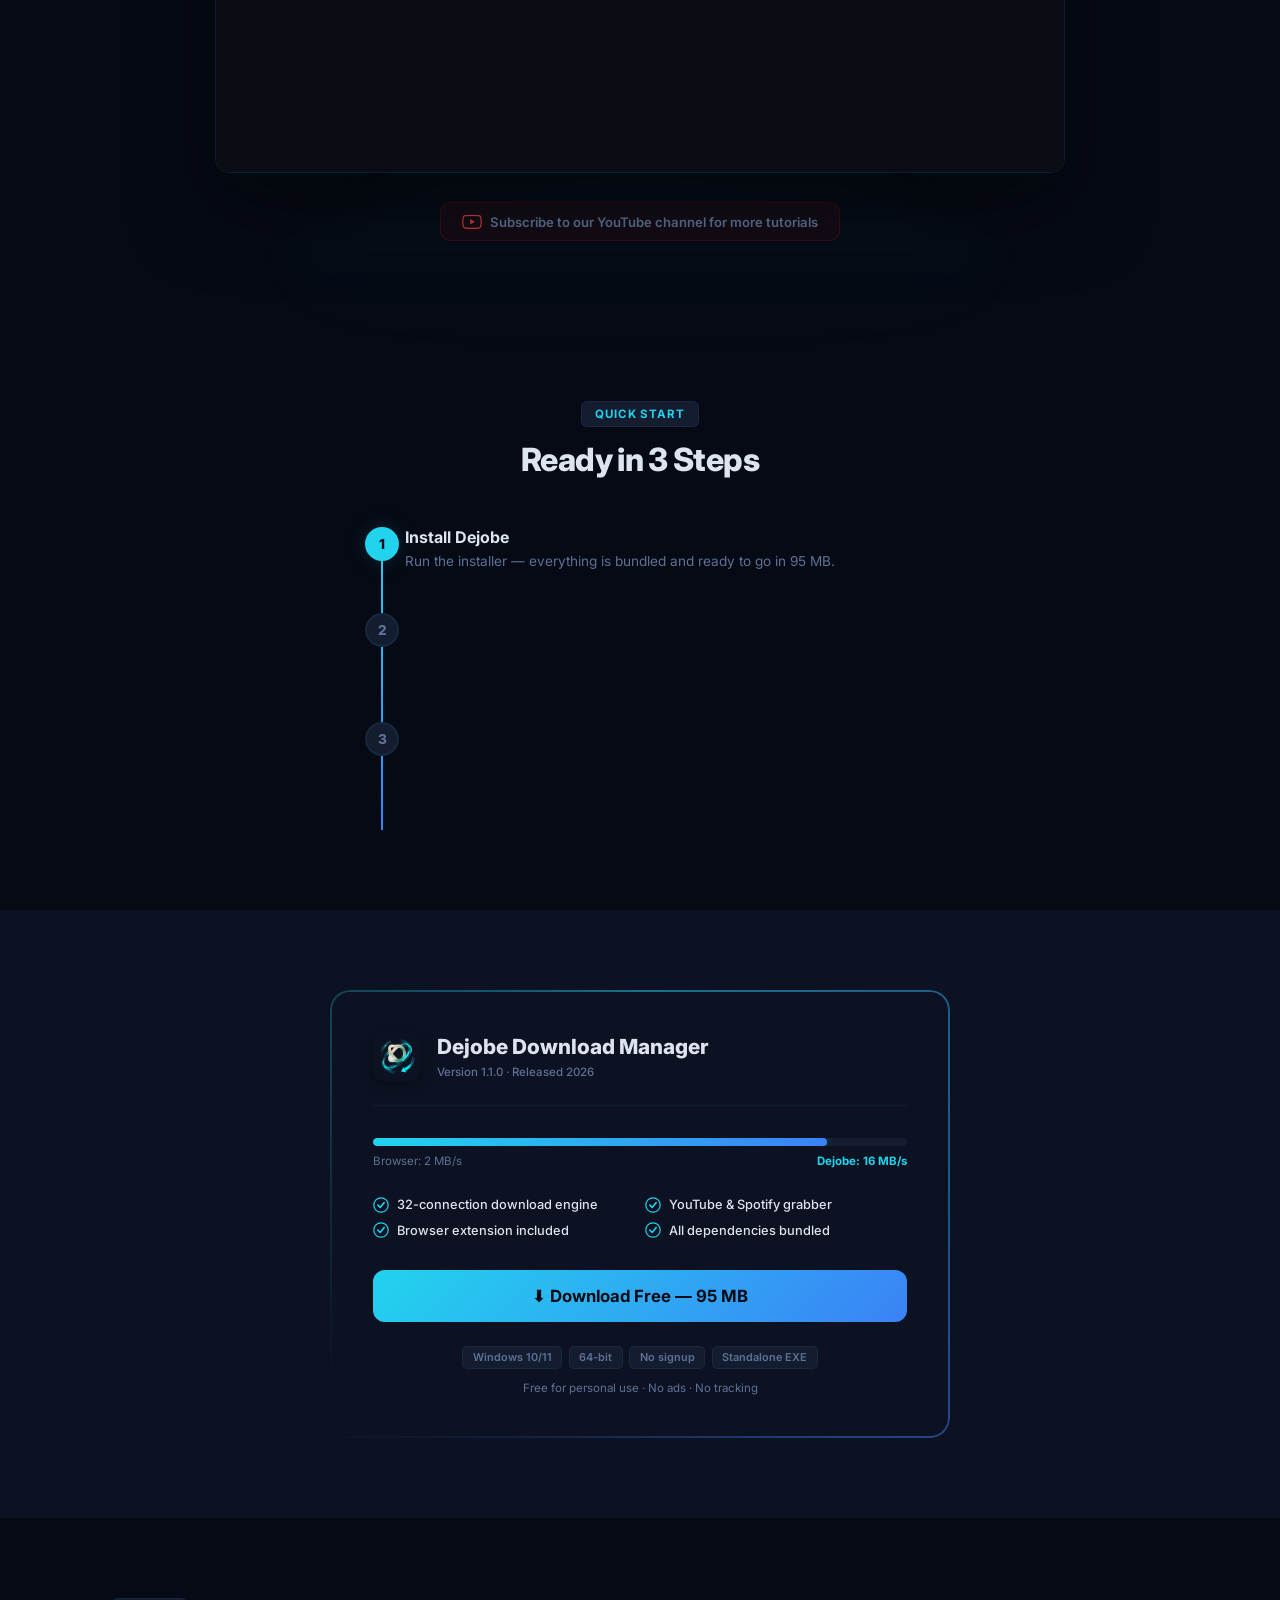
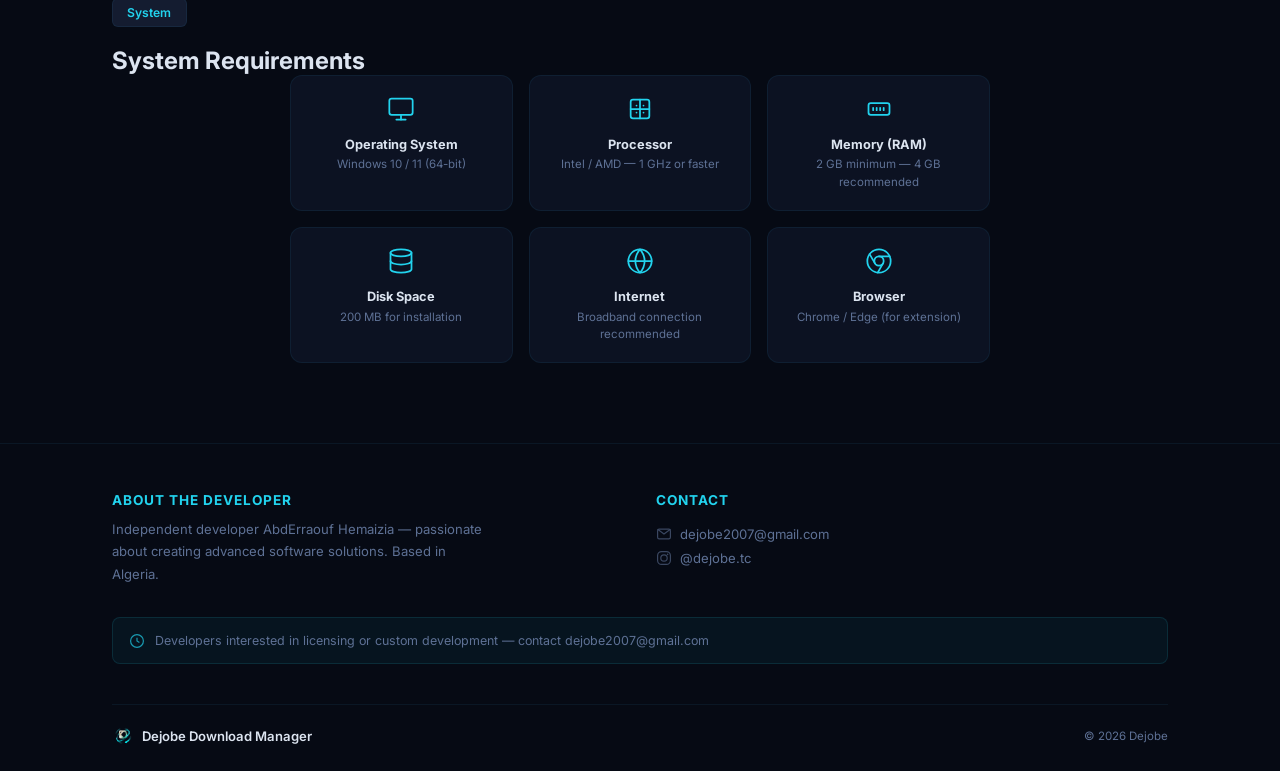
==== commit 07200ac5: "feat: add visible visitor counter (GoatCounter API) to stats bar" ====
--- a/index.html
+++ b/index.html
@@ -114,6 +114,11 @@
             <div class="speed-item" id="downloadCountStat">
                 <span class="speed-num" id="dlCount">—</span>
                 <span class="speed-label" data-i18n="stat_downloads">Downloads</span>
+            </div>
+            <div class="speed-sep"></div>
+            <div class="speed-item" id="visitorCountStat">
+                <span class="speed-num" id="visitorCount">—</span>
+                <span class="speed-label" data-i18n="stat_visitors">Visitors</span>
             </div>
         </div>
     </section>
@@ -447,8 +452,25 @@
                 })
                 .catch(function() { dlEl.textContent = '—'; });
         }
-    });
-    </script>
+        // ── Visitor Counter (GoatCounter API) ──
+        var vEl = document.getElementById('visitorCount');
+        if (vEl) {
+            fetch('https://dejobe.goatcounter.com/counter/' + encodeURIComponent('/') + '.json')
+                .then(function(r) { return r.json(); })
+                .then(function(data) {
+                    var count = parseInt(data.count.replace(/\u00a0/g, ''), 10) || 0;
+                    if (count === 0) { vEl.textContent = '0'; return; }
+                    var cur = 0;
+                    var step = Math.max(1, Math.floor(count / 30));
+                    var t = setInterval(function() {
+                        cur += step;
+                        if (cur >= count) { cur = count; clearInterval(t); }
+                        vEl.textContent = cur.toLocaleString();
+                    }, 30);
+                })
+                .catch(function() { vEl.textContent = '—'; });
+        }
+    });    </script>
 
     <script src="i18n.js"></script>
     <script src="script.js"></script>
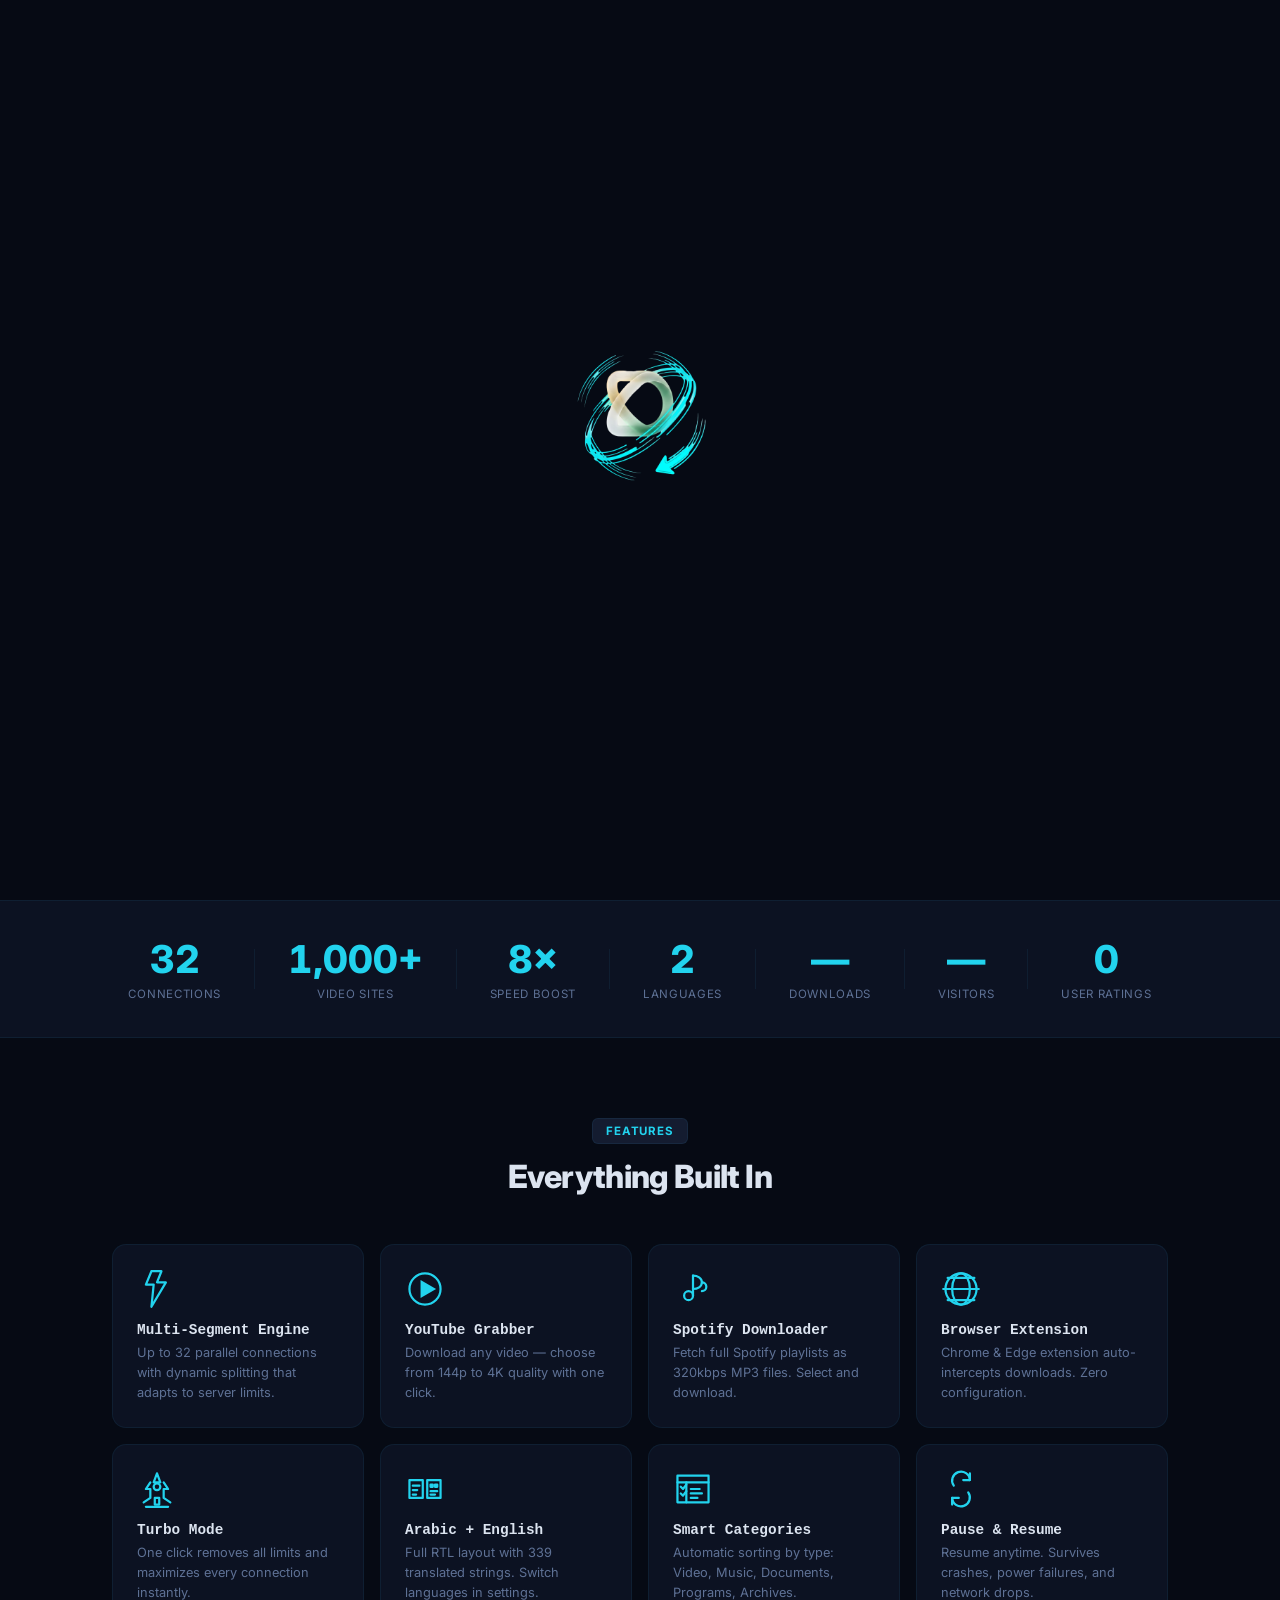
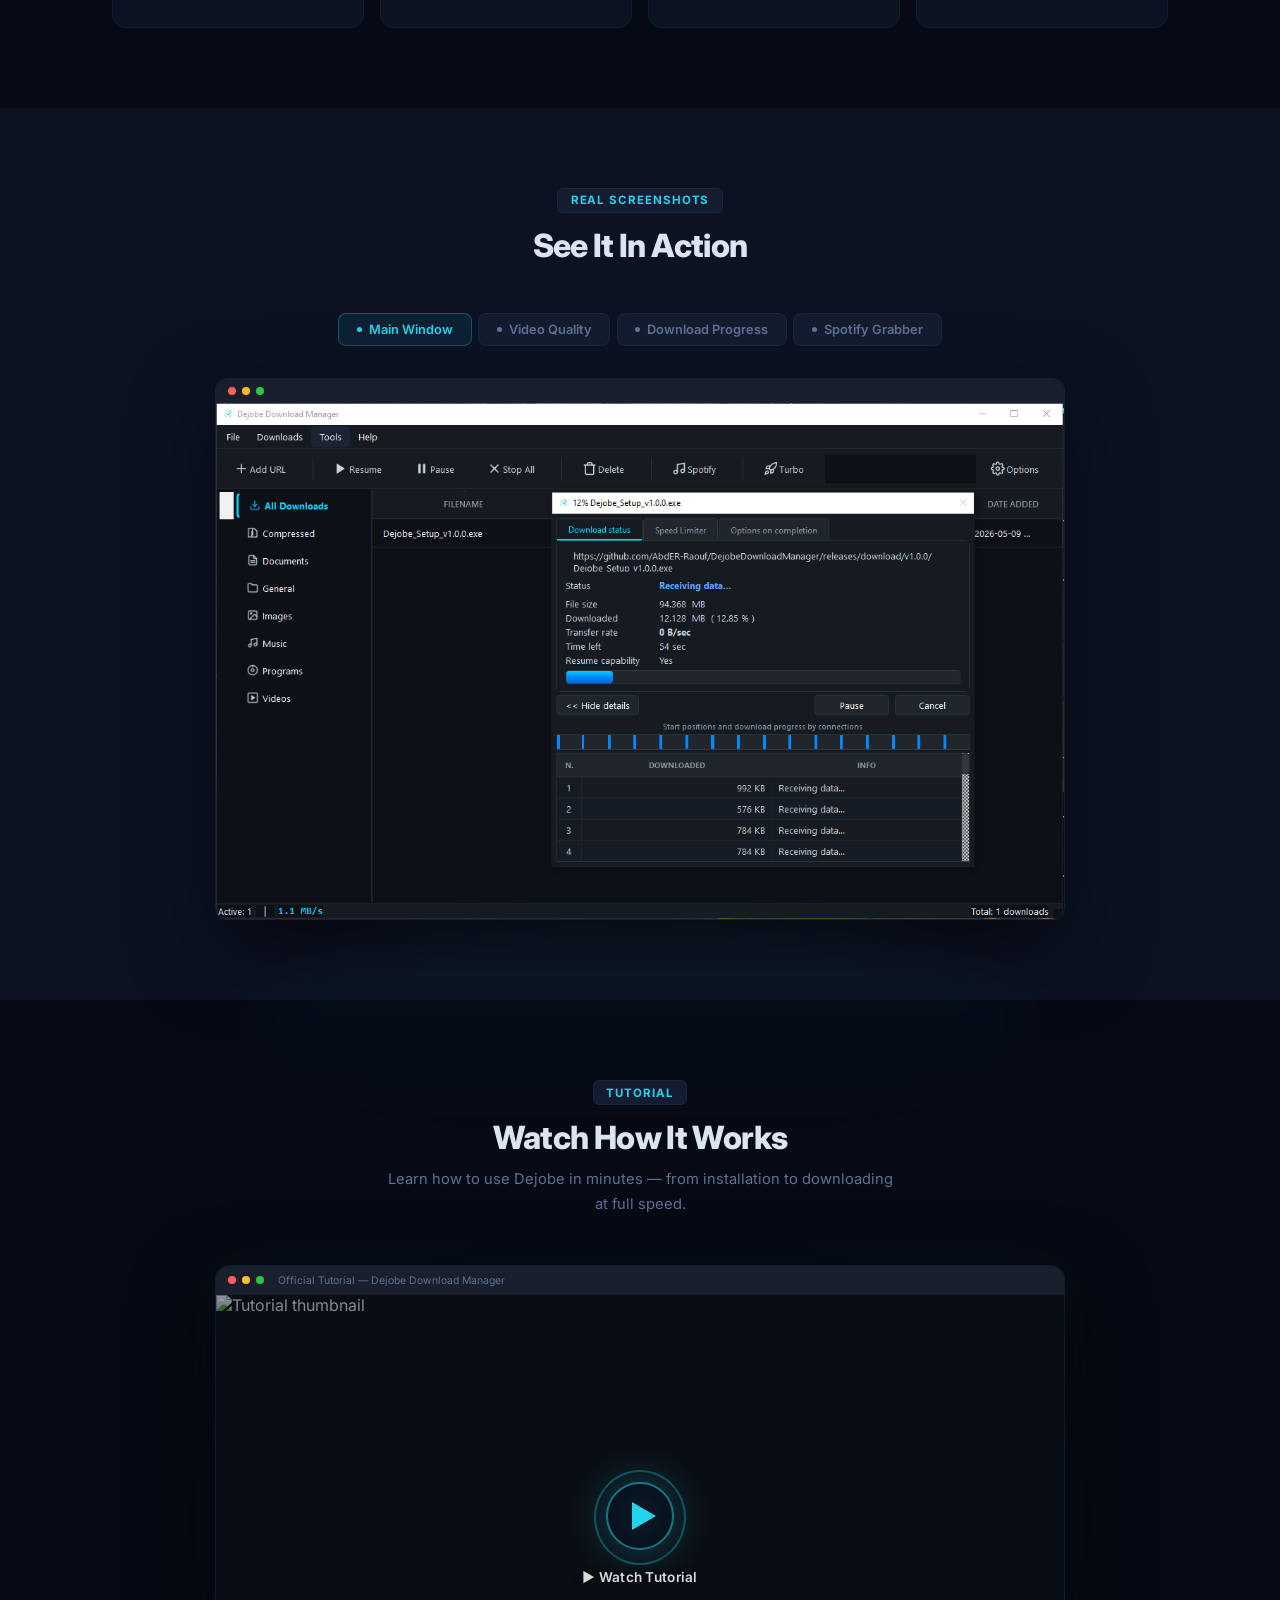
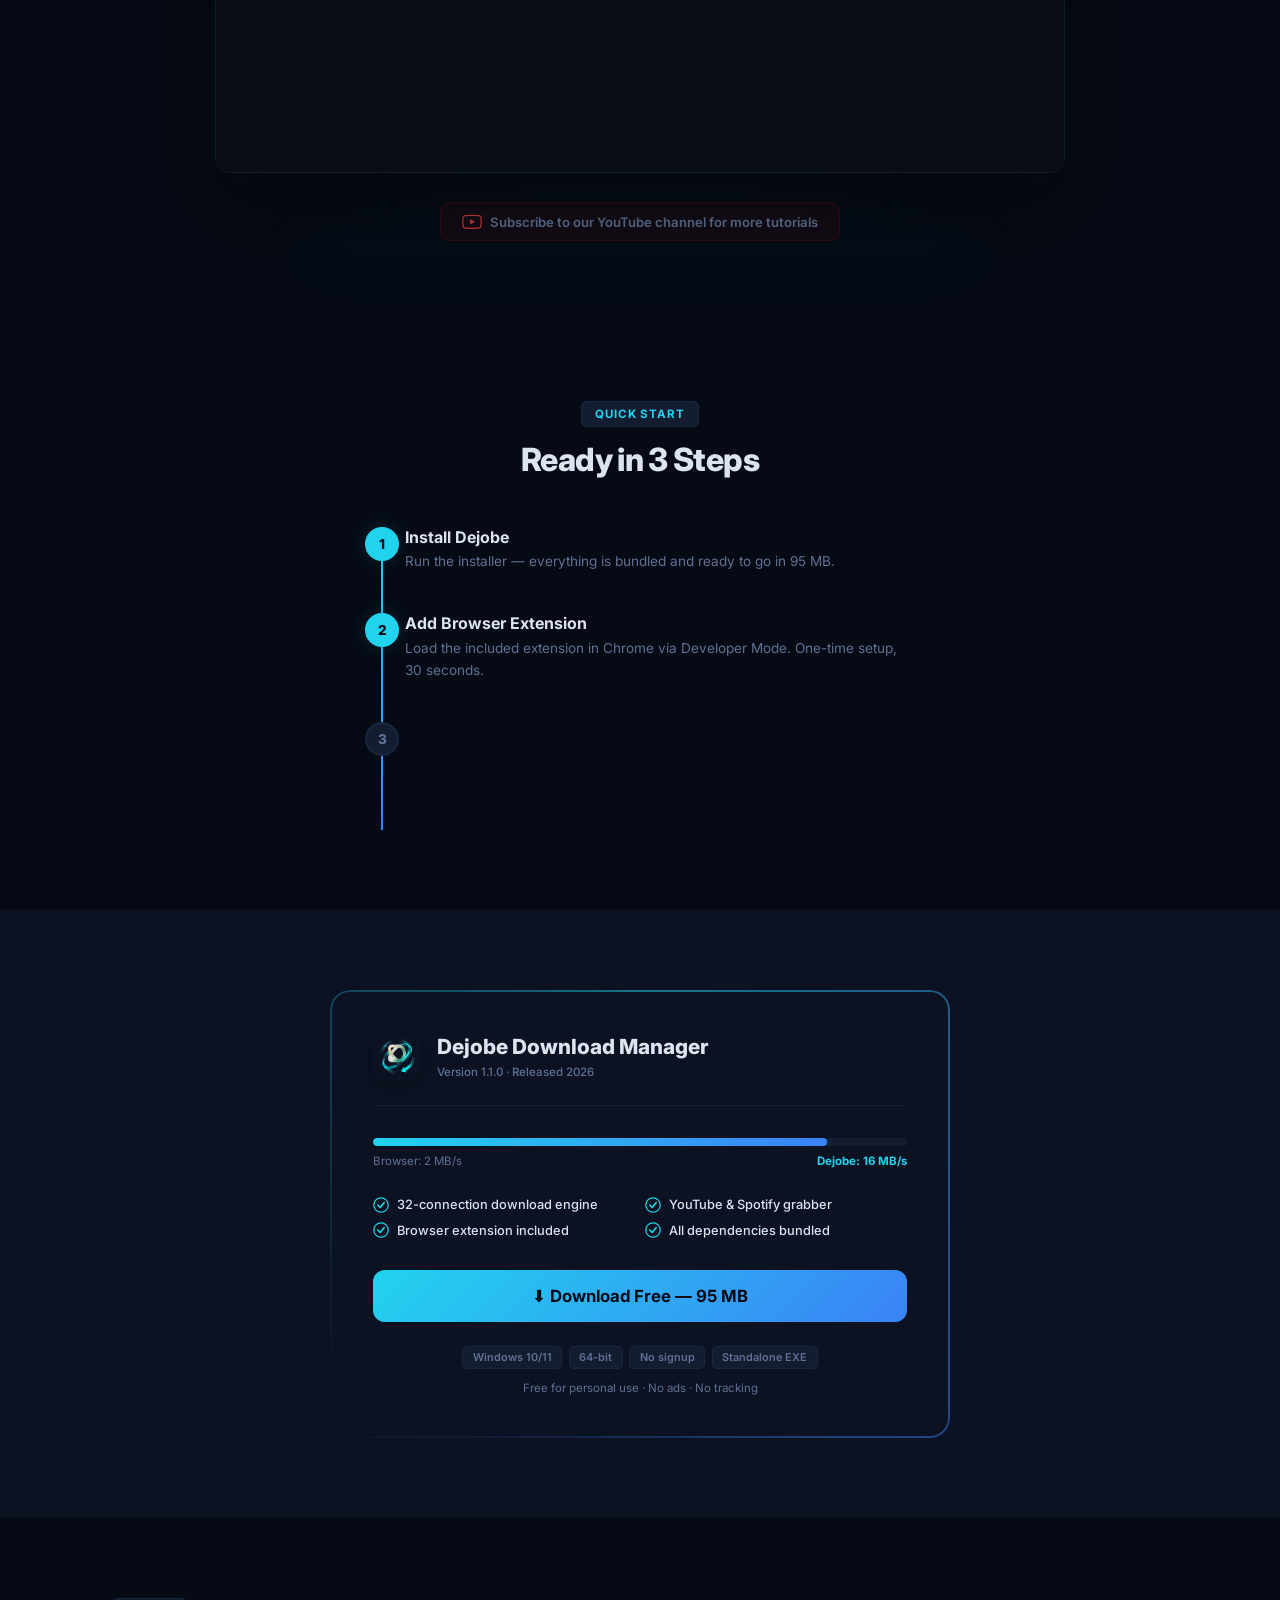
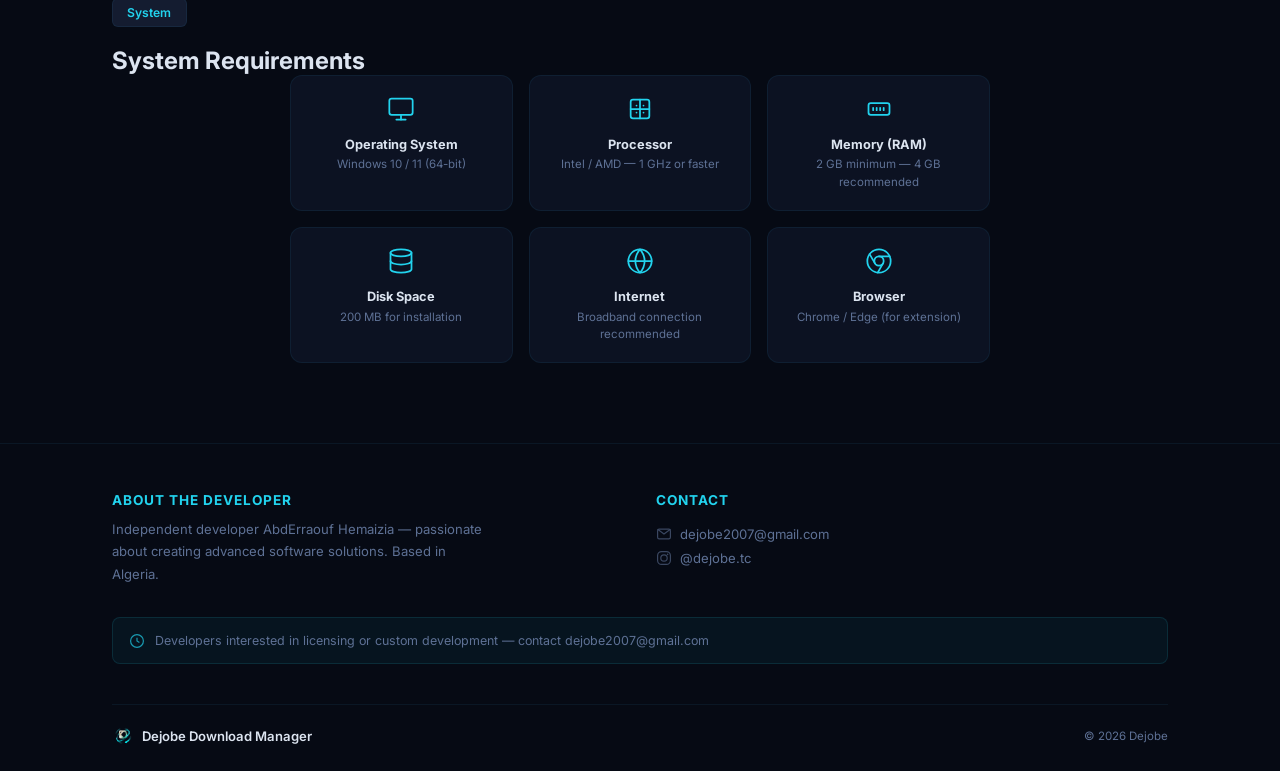
==== commit b090c735: "feat: add real-time rating counter from GoatCounter analytics" ====
--- a/index.html
+++ b/index.html
@@ -119,6 +119,11 @@
             <div class="speed-item" id="visitorCountStat">
                 <span class="speed-num" id="visitorCount">—</span>
                 <span class="speed-label" data-i18n="stat_visitors">Visitors</span>
+            </div>
+            <div class="speed-sep"></div>
+            <div class="speed-item" id="ratingCountStat">
+                <span class="speed-num" id="ratingCount">—</span>
+                <span class="speed-label" data-i18n="stat_ratings">User Ratings</span>
             </div>
         </div>
     </section>
@@ -470,6 +475,42 @@
                 })
                 .catch(function() { vEl.textContent = '—'; });
         }
+        // ── Rating Counter (GoatCounter API) ──
+        var rEl = document.getElementById('ratingCount');
+        if (rEl) {
+            // Fetch each star level and sum totals
+            var starPaths = [1,2,3,4,5];
+            var fetches = starPaths.map(function(s) {
+                return fetch('https://dejobe.goatcounter.com/counter/' + encodeURIComponent('/app-rating/' + s + '-stars') + '.json')
+                    .then(function(r) { return r.json(); })
+                    .then(function(data) {
+                        return parseInt((data.count || '0').replace(/\u00a0/g, ''), 10) || 0;
+                    })
+                    .catch(function() { return 0; });
+            });
+            Promise.all(fetches).then(function(counts) {
+                var total = counts.reduce(function(a, b) { return a + b; }, 0);
+                if (total === 0) { rEl.textContent = '0'; return; }
+                // Calculate average stars
+                var weighted = 0;
+                for (var i = 0; i < counts.length; i++) {
+                    weighted += counts[i] * (i + 1);
+                }
+                var avg = (weighted / total).toFixed(1);
+                // Animate count-up then show average
+                var cur = 0;
+                var step = Math.max(1, Math.floor(total / 30));
+                var t = setInterval(function() {
+                    cur += step;
+                    if (cur >= total) { cur = total; clearInterval(t); }
+                    rEl.textContent = cur.toLocaleString();
+                }, 30);
+                // After animation, append star average
+                setTimeout(function() {
+                    rEl.innerHTML = total.toLocaleString() + ' <small style="color:#f59e0b;font-size:0.65em;">★ ' + avg + '</small>';
+                }, 1200);
+            });
+        }
     });    </script>
 
     <script src="i18n.js"></script>
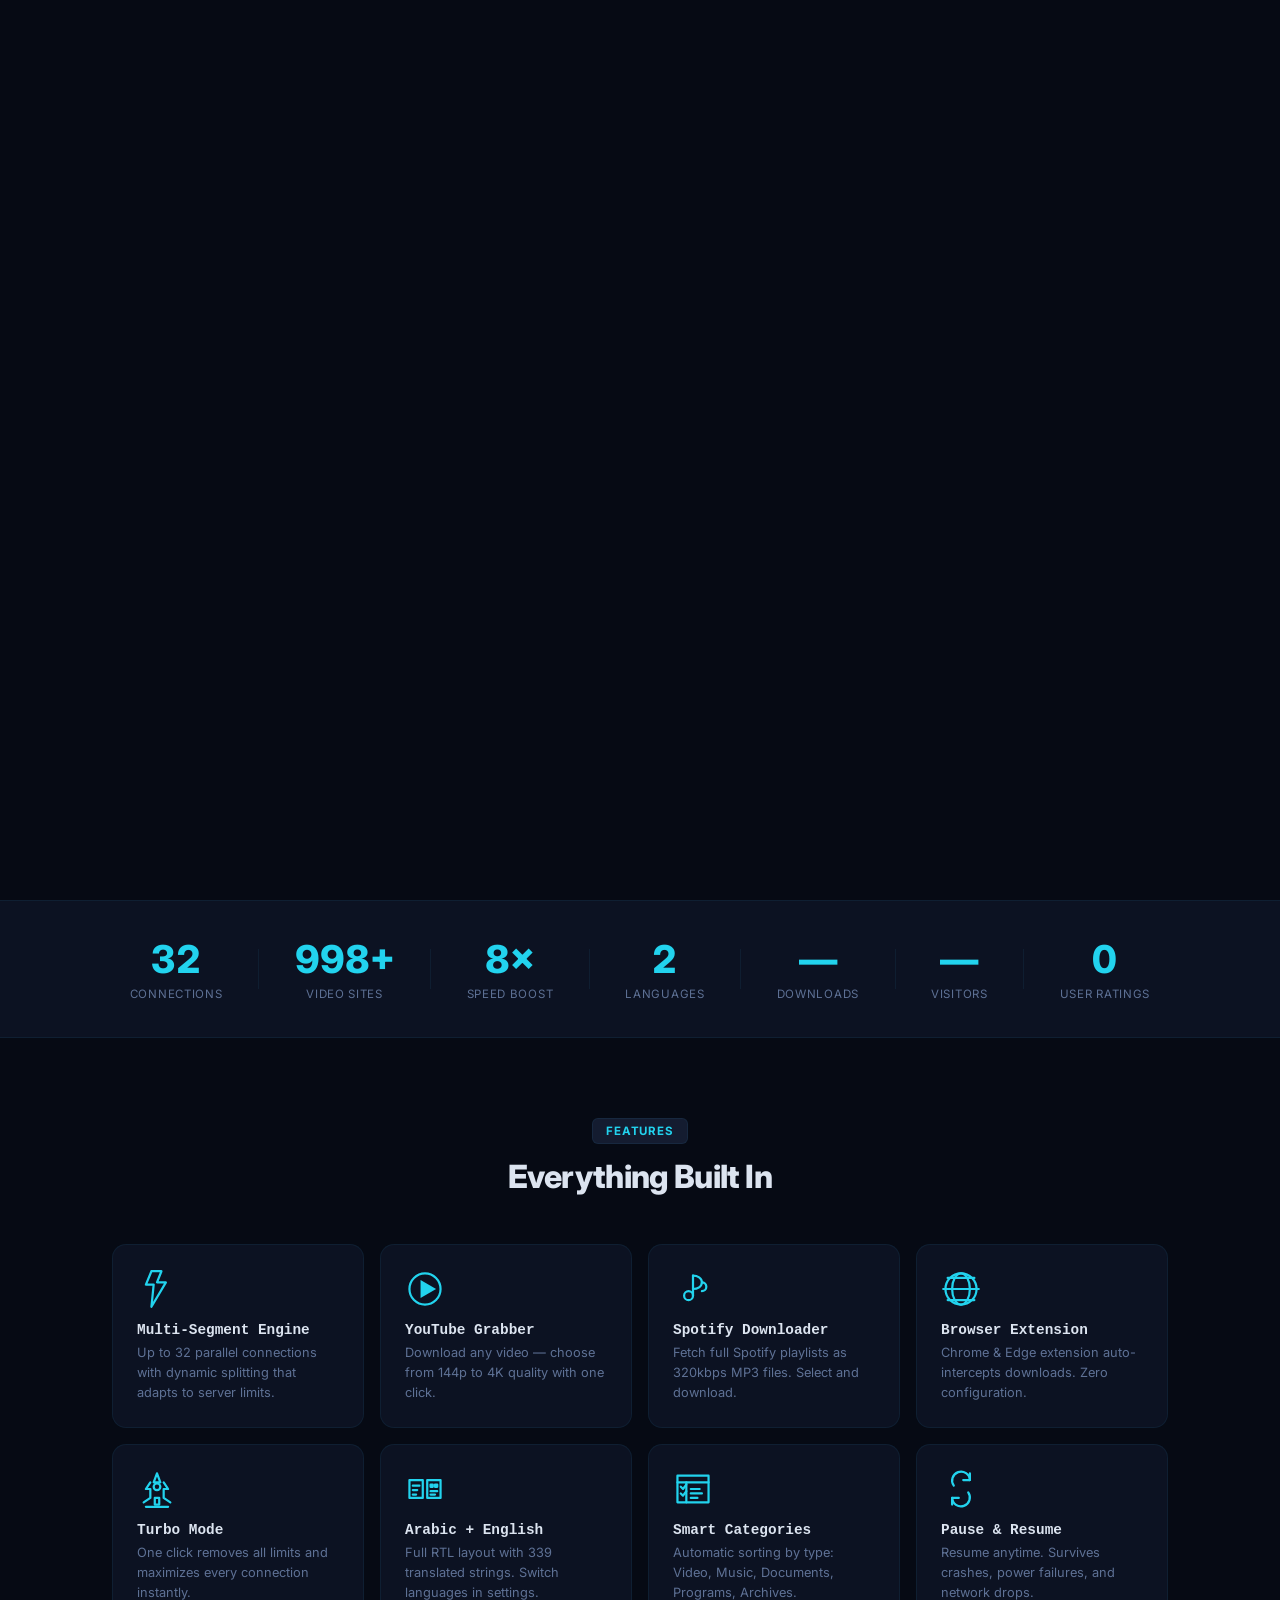
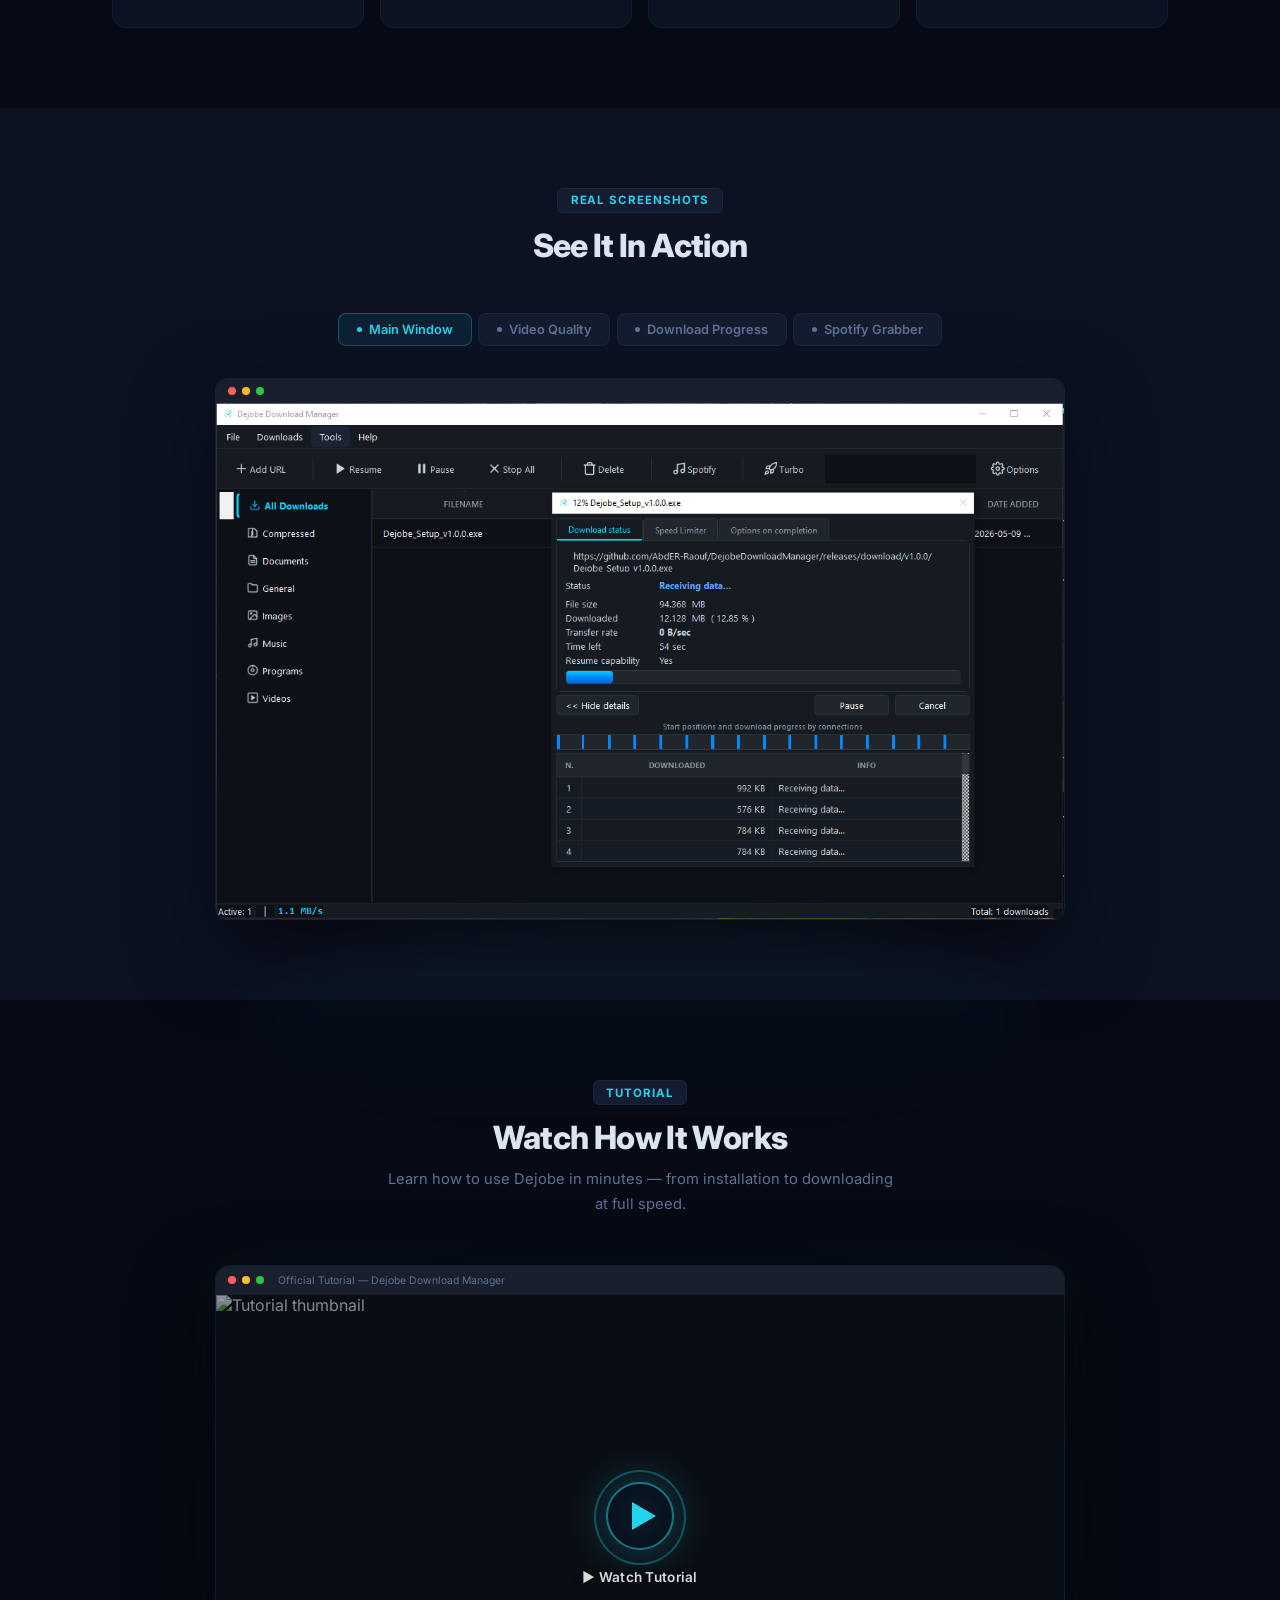
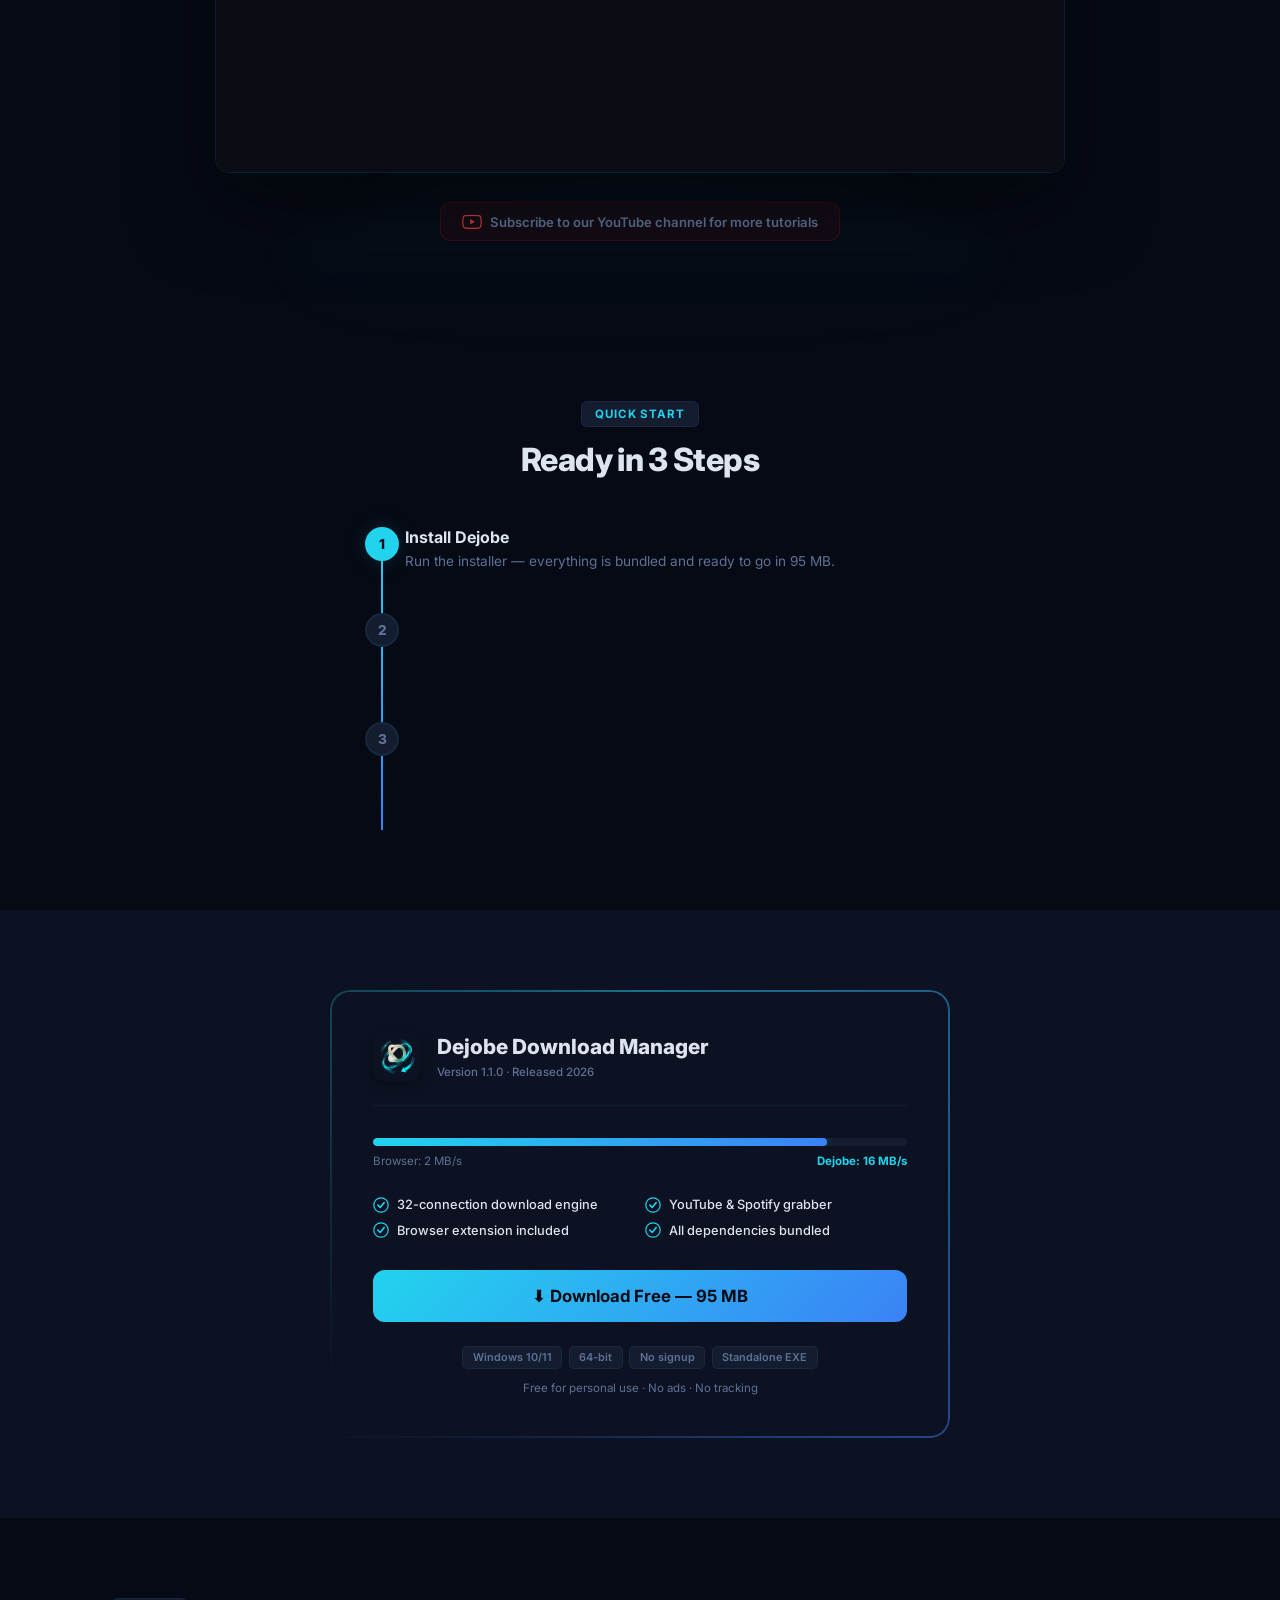
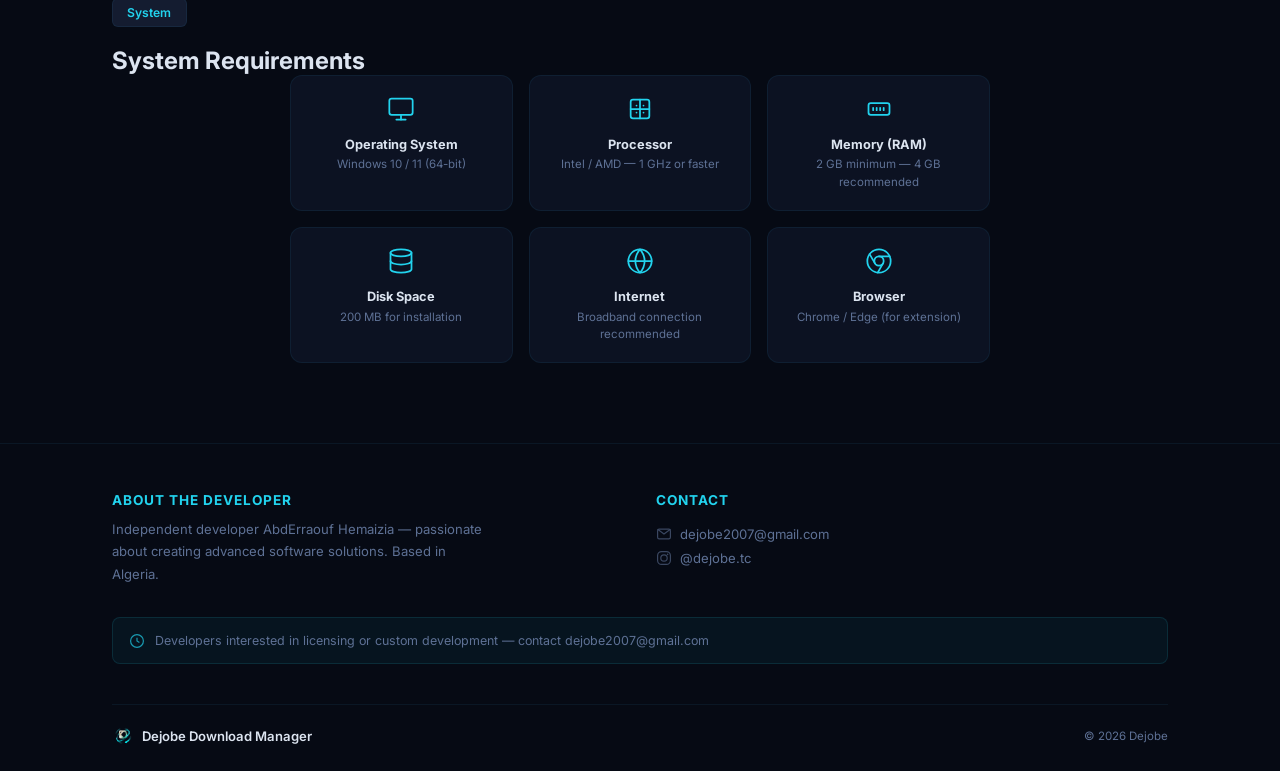
==== commit 28ebea26: "fix: use TOTAL path for visitor counter and fix rating URL format" ====
--- a/index.html
+++ b/index.html
@@ -460,7 +460,7 @@
         // ── Visitor Counter (GoatCounter API) ──
         var vEl = document.getElementById('visitorCount');
         if (vEl) {
-            fetch('https://dejobe.goatcounter.com/counter/' + encodeURIComponent('/') + '.json')
+            fetch('https://dejobe.goatcounter.com/counter/TOTAL.json')
                 .then(function(r) { return r.json(); })
                 .then(function(data) {
                     var count = parseInt(data.count.replace(/\u00a0/g, ''), 10) || 0;
@@ -481,7 +481,7 @@
             // Fetch each star level and sum totals
             var starPaths = [1,2,3,4,5];
             var fetches = starPaths.map(function(s) {
-                return fetch('https://dejobe.goatcounter.com/counter/' + encodeURIComponent('/app-rating/' + s + '-stars') + '.json')
+                return fetch('https://dejobe.goatcounter.com/counter//app-rating/' + s + '-stars.json')
                     .then(function(r) { return r.json(); })
                     .then(function(data) {
                         return parseInt((data.count || '0').replace(/\u00a0/g, ''), 10) || 0;
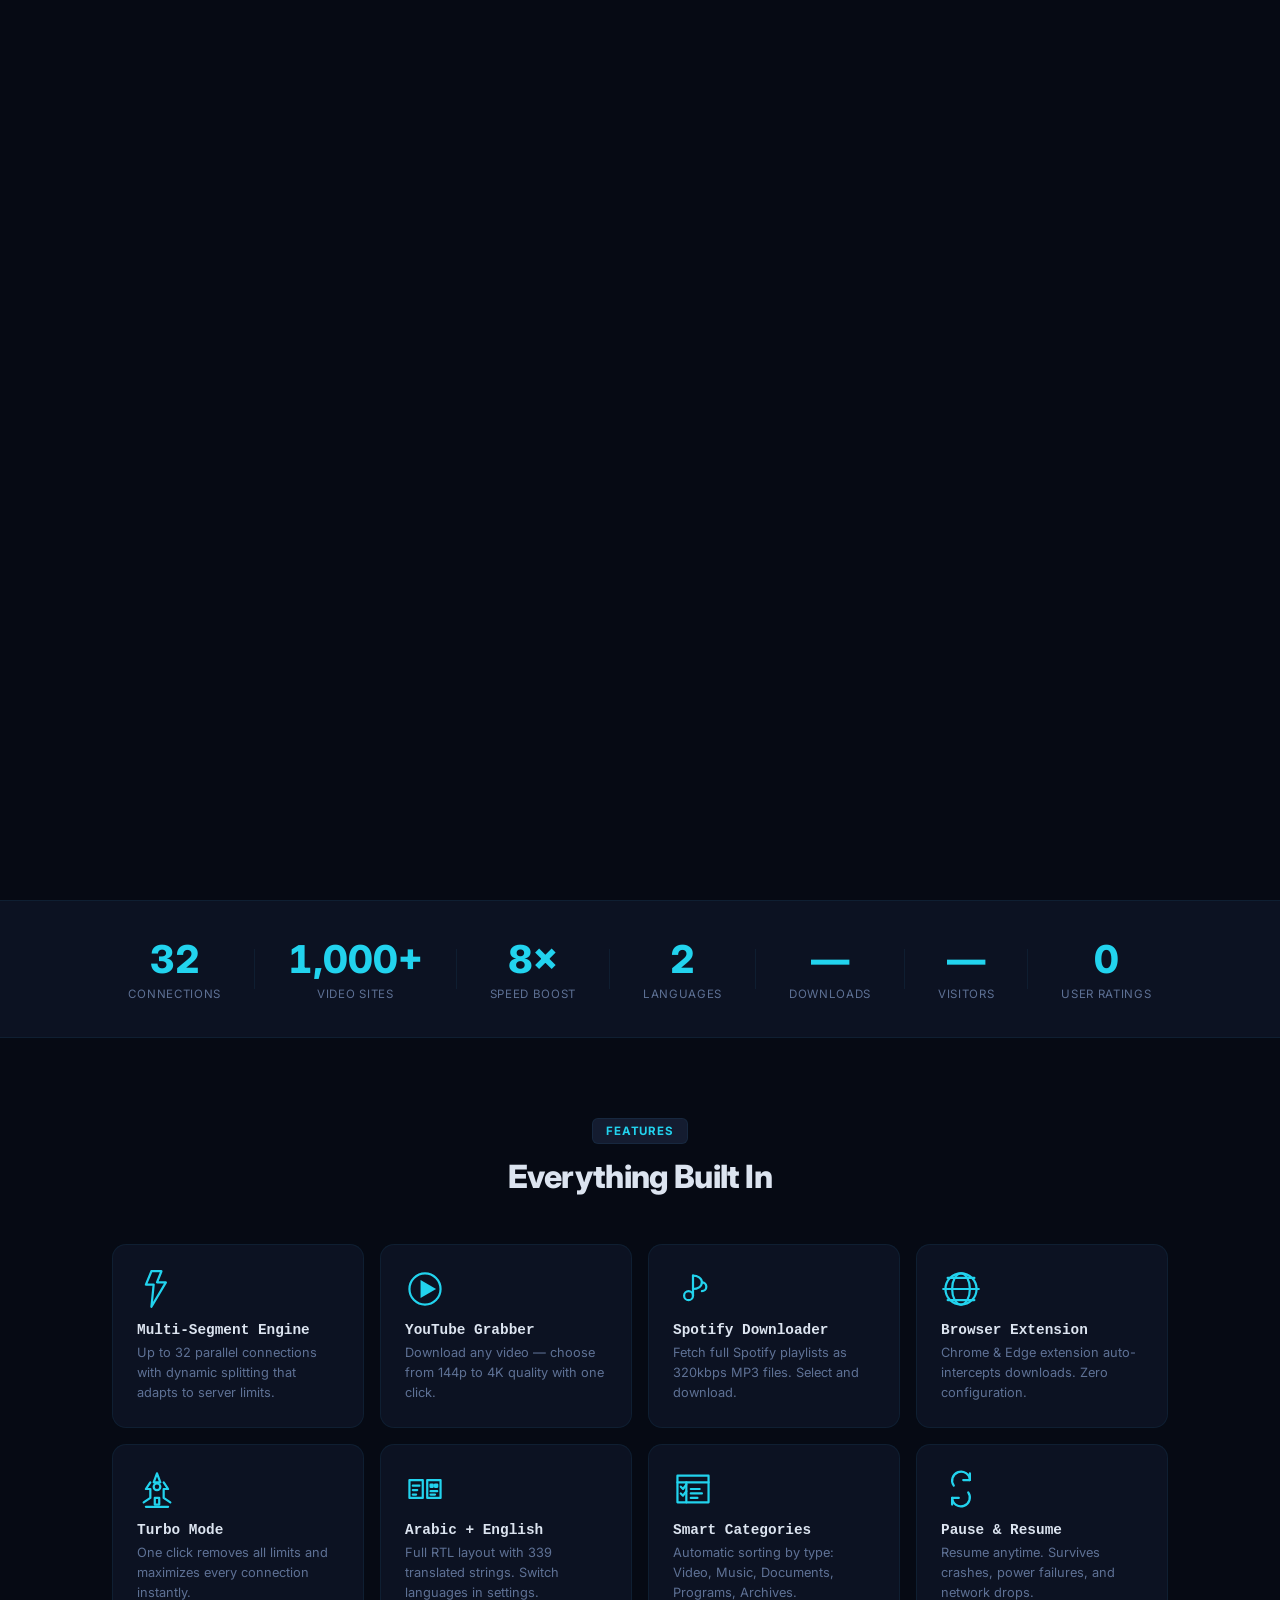
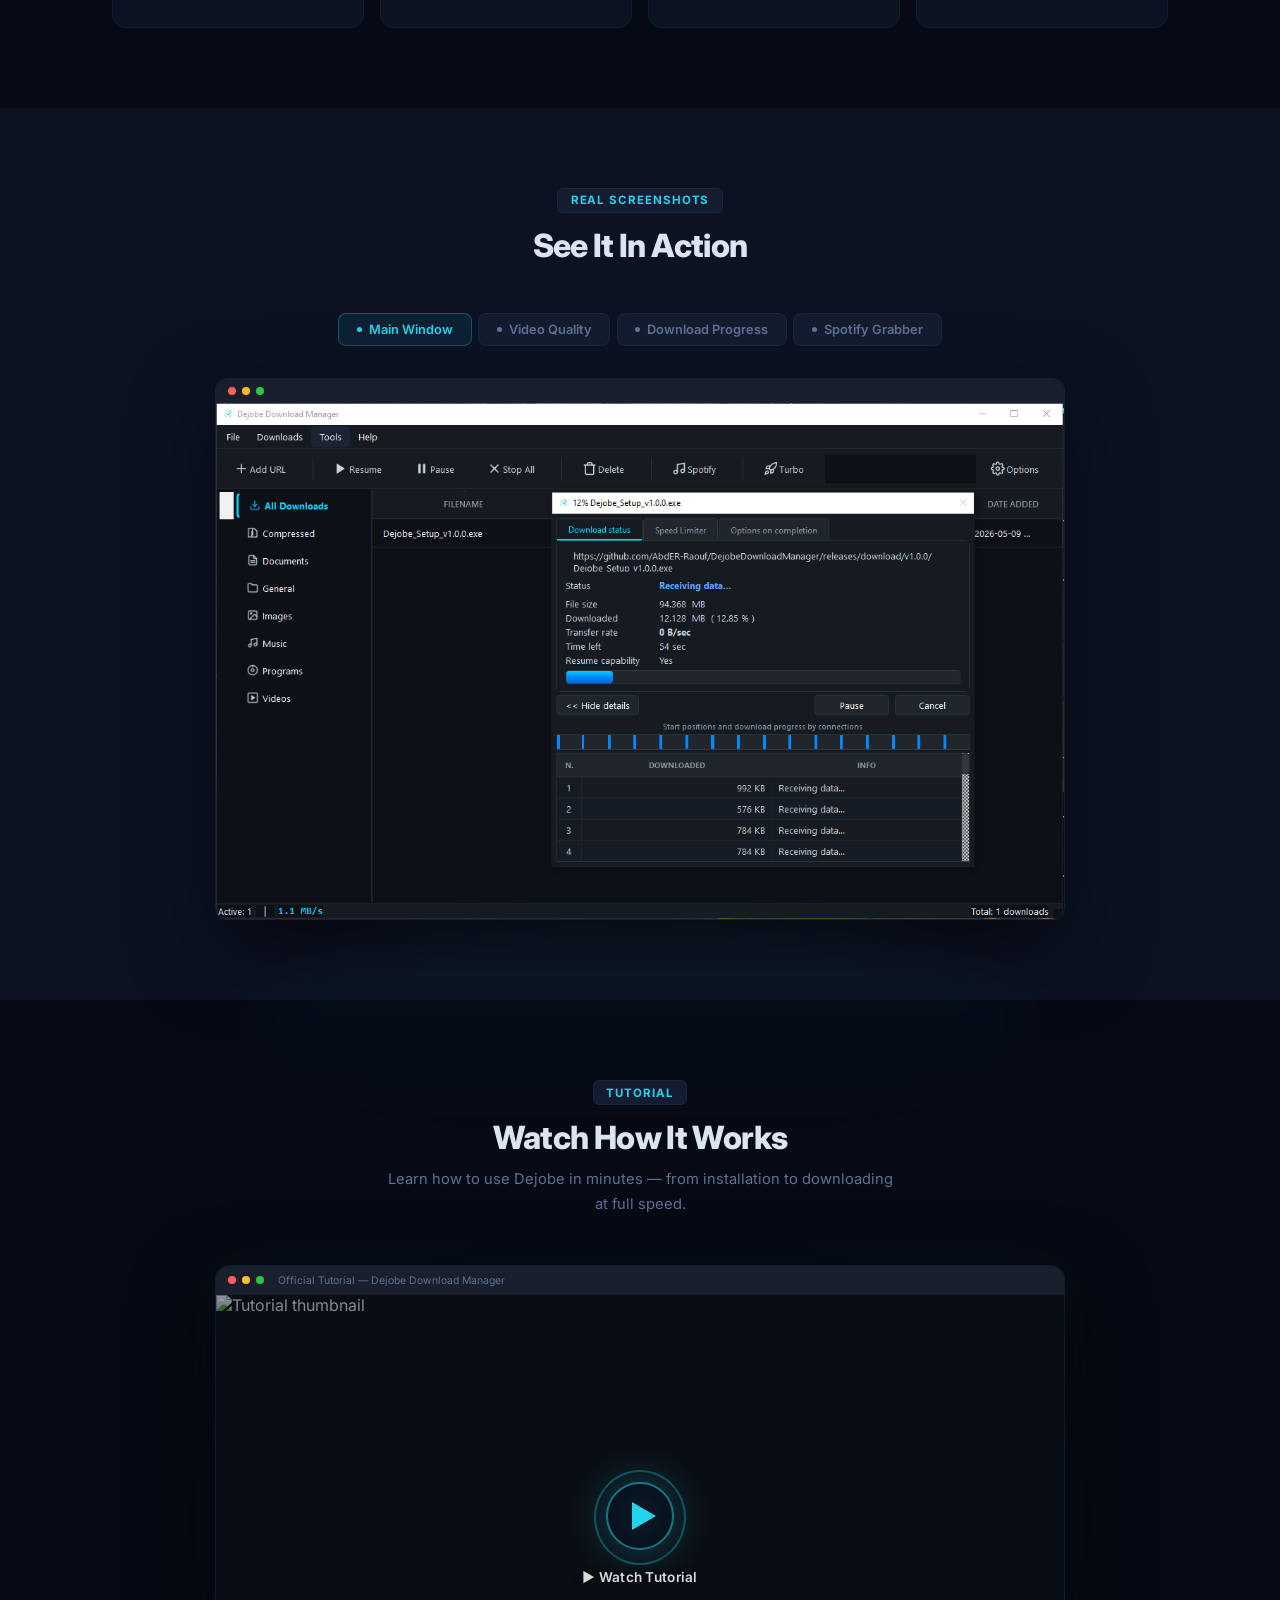
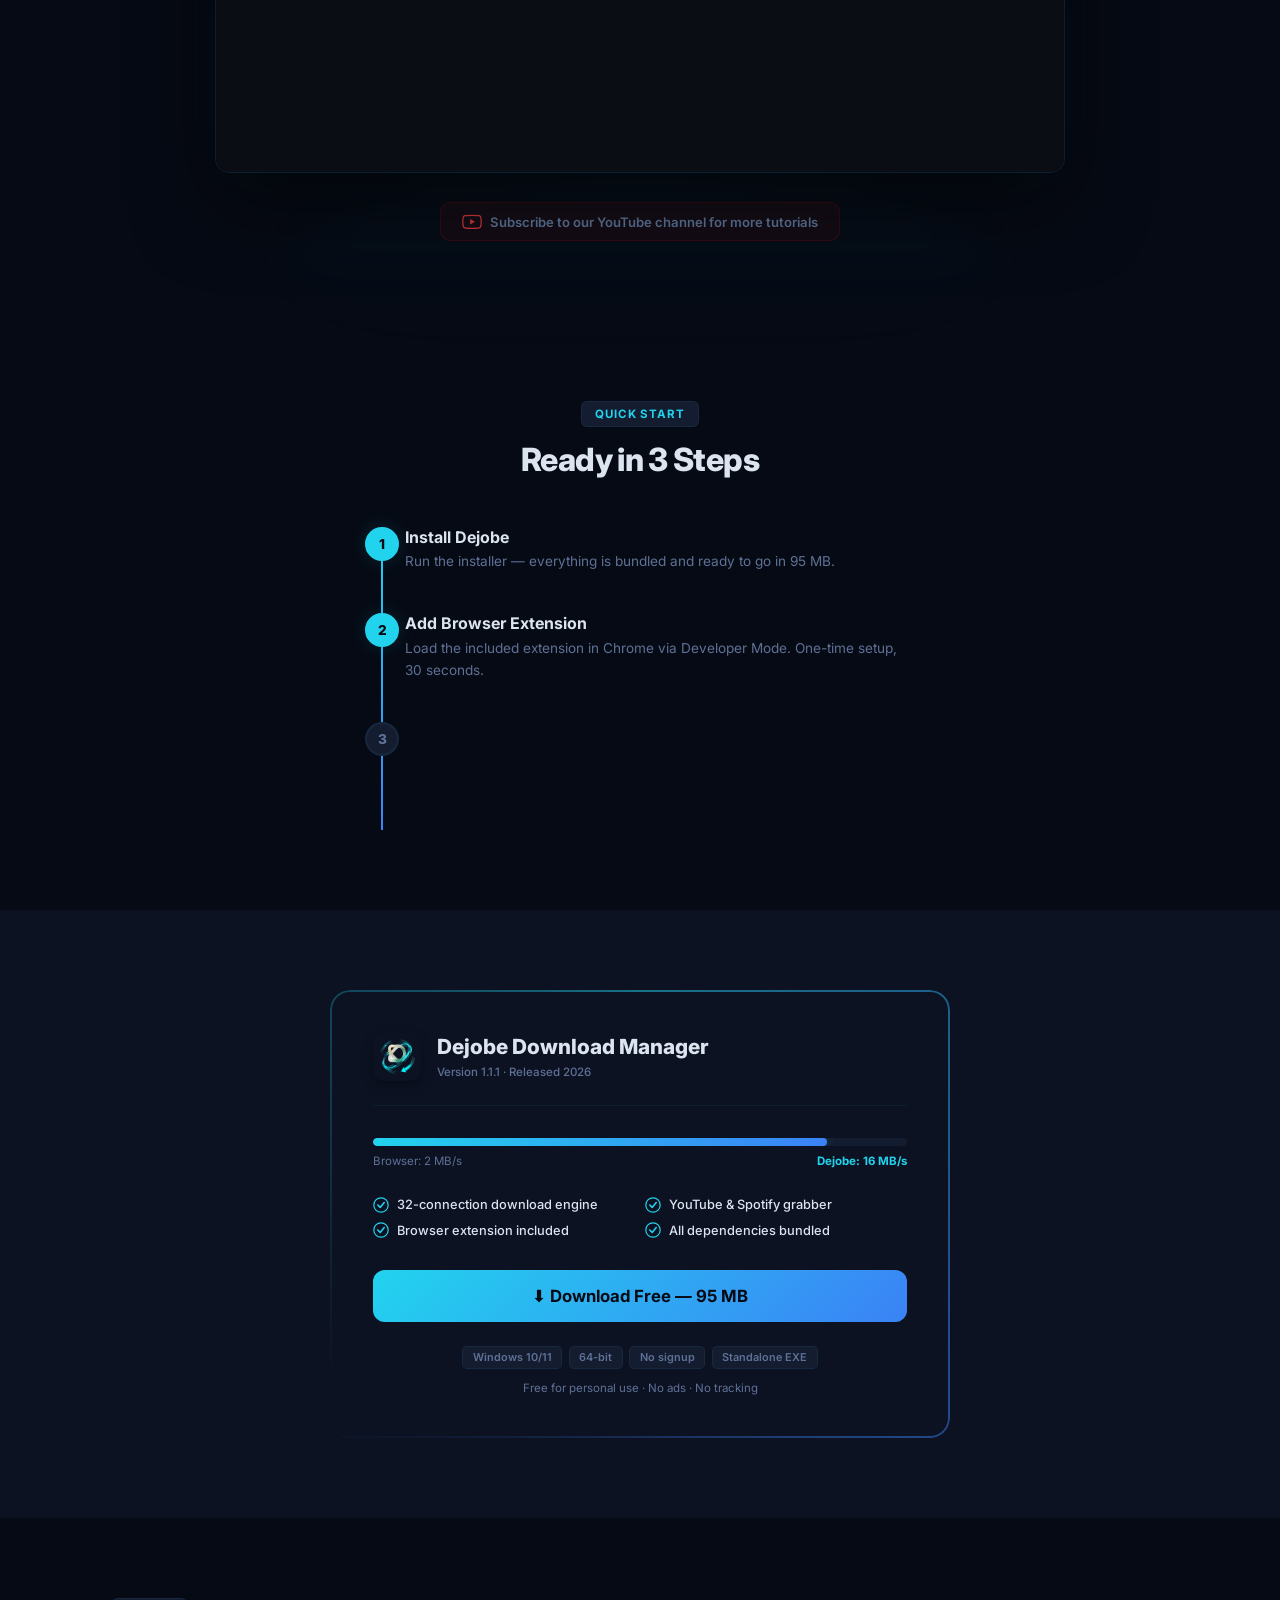
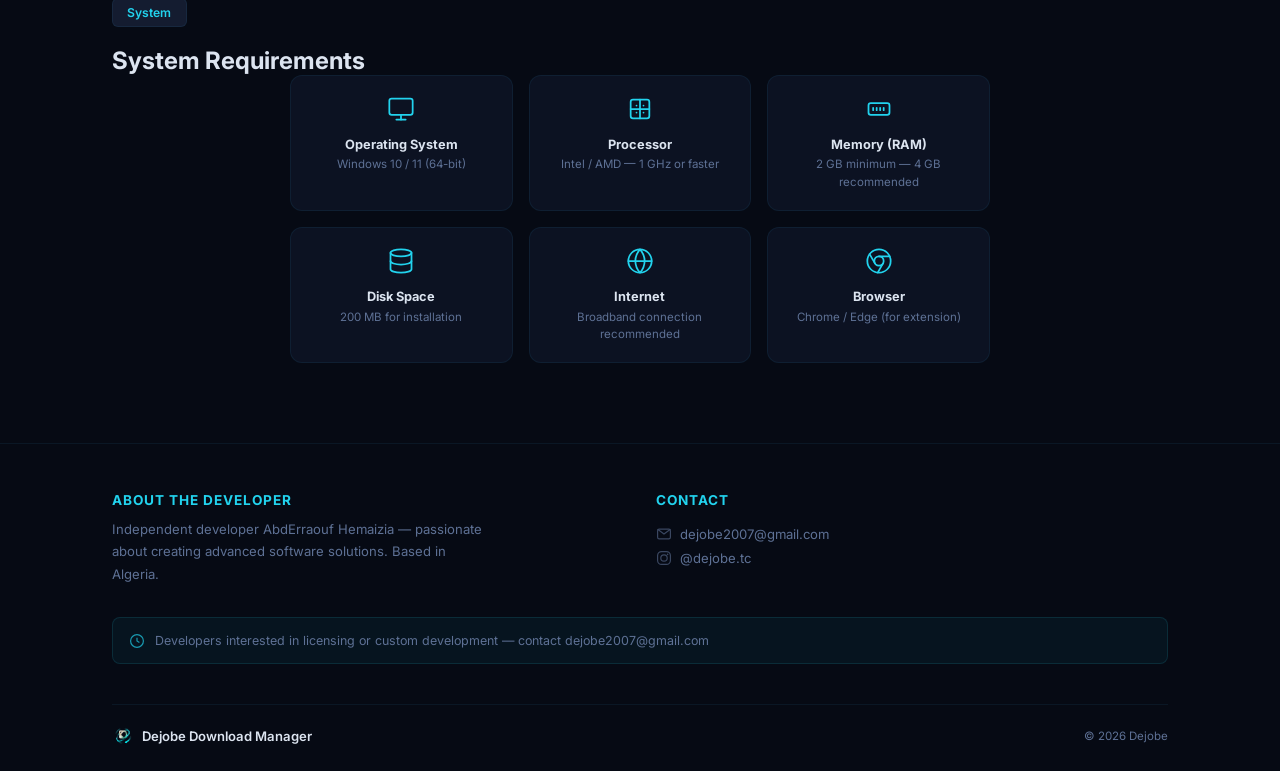
==== commit 6f889259: "chore: update version to v1.1.1 and download links" ====
--- a/index.html
+++ b/index.html
@@ -53,7 +53,7 @@
         <div class="hero-inner">
             <div class="hero-left">
                 <div class="chip" data-reveal>
-                    <span class="chip-dot"></span> <span data-i18n="chip">v1.1.0 - Available Now</span>
+                    <span class="chip-dot"></span> <span data-i18n="chip">v1.1.1 - Available Now</span>
                 </div>
                 <h1 data-reveal>
                     <span class="line"><span class="word" data-i18n="hero_l1">Download</span></span>
@@ -311,7 +311,7 @@
                         <img src="assets/logo.png" alt="" width="48" height="48" class="dl-logo">
                         <div>
                             <h2 data-i18n="dl_h">Dejobe Download Manager</h2>
-                            <span class="dl-ver" data-i18n="dl_ver">Version 1.1.0 · Released 2026</span>
+                            <span class="dl-ver" data-i18n="dl_ver">Version 1.1.1 · Released 2026</span>
                         </div>
                     </div>
                     <div class="dl-speed-demo">
@@ -329,7 +329,7 @@
                         <div class="dl-check"><svg viewBox="0 0 20 20" width="16" height="16"><circle cx="10" cy="10" r="9" fill="none" stroke="currentColor" stroke-width="1.5"/><path d="M6 10l3 3 5-6" fill="none" stroke="currentColor" stroke-width="2" stroke-linecap="round" stroke-linejoin="round"/></svg> <span data-i18n="dl_c3">Browser extension included</span></div>
                         <div class="dl-check"><svg viewBox="0 0 20 20" width="16" height="16"><circle cx="10" cy="10" r="9" fill="none" stroke="currentColor" stroke-width="1.5"/><path d="M6 10l3 3 5-6" fill="none" stroke="currentColor" stroke-width="2" stroke-linecap="round" stroke-linejoin="round"/></svg> <span data-i18n="dl_c4">All dependencies bundled</span></div>
                     </div>
-                    <a href="https://github.com/dejobe/dejobe-website/releases/download/v1.1.0/Dejobe_Setup_v1.1.0.exe" class="btn-glow btn-lg" id="dlBtn">
+                    <a href="https://github.com/dejobe/dejobe-website/releases/download/v1.1.1/Dejobe_Setup_v1.1.1.exe" class="btn-glow btn-lg" id="dlBtn">
                         <span class="btn-glow-bg"></span>
                         <span class="btn-glow-text" data-i18n="dl_btn">⬇ Download Free — 95 MB</span>
                     </a>
